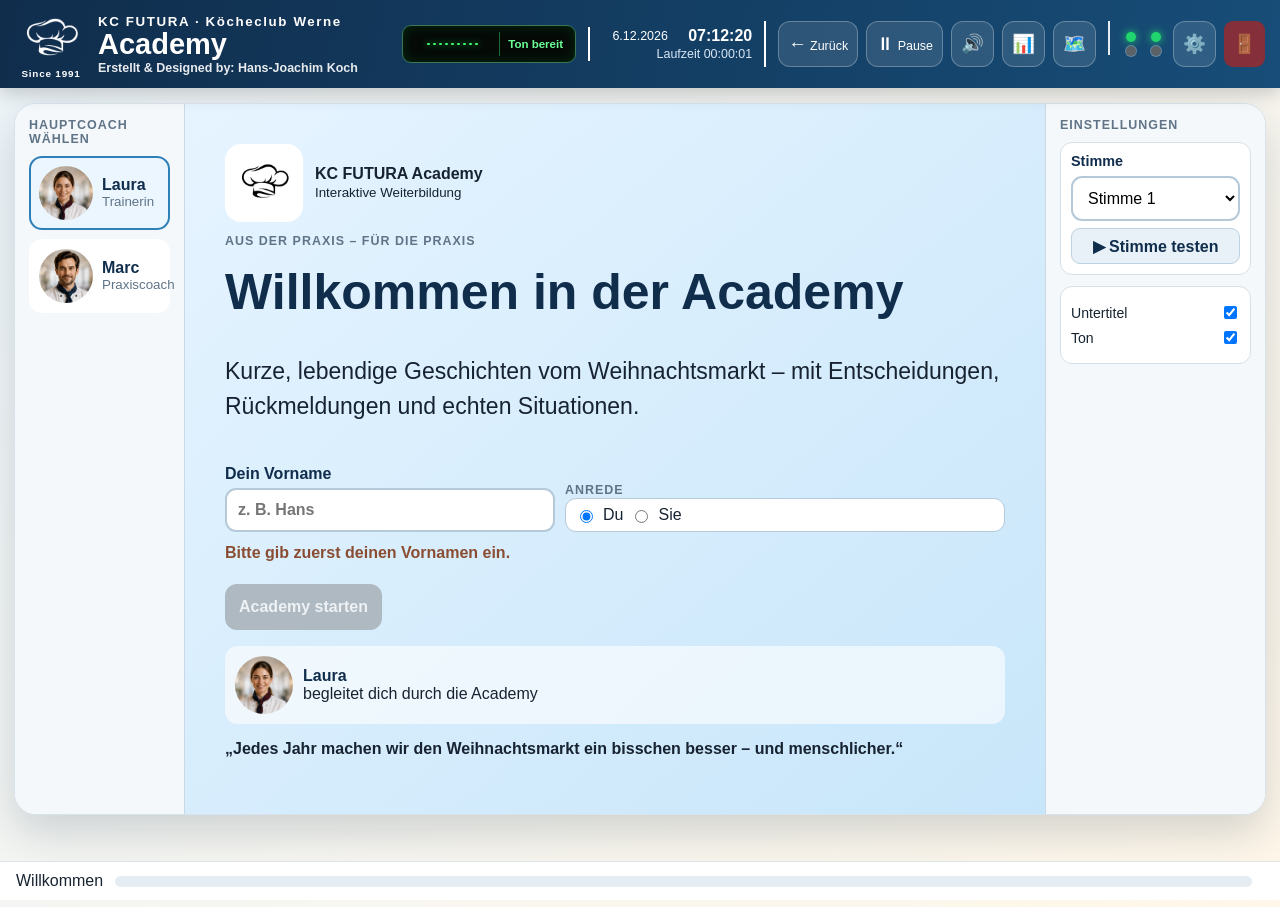
==== academy/index.html @ 73ff5594 "Add files via upload" ====
<!doctype html>
<html lang="de">
<head>
  <meta charset="utf-8">
  <meta name="viewport" content="width=device-width,initial-scale=1,viewport-fit=cover">
  <meta name="theme-color" content="#102d4c">
  <title>KC FUTURA Academy · Beta 1.6.6</title>
  <link rel="stylesheet" href="styles.css">
</head>
<body>
<div id="app" class="app-shell">
  <header class="topbar">
    <div class="brand">
      <div class="brand-logo"><img src="assets/kc_logo.webp" alt="Köcheclub Werne"><span>Since 1991</span></div>
      <div>
        <small>KC FUTURA · Köcheclub Werne</small>
        <h1>Academy</h1>
        <p>Erstellt &amp; Designed by: Hans-Joachim Koch</p>
      </div>
    </div>
    <div id="sceneProgress" class="scene-progress" aria-label="Szenenfortschritt" hidden></div>
    <div id="voiceMonitor" class="voice-monitor is-ready" role="status" aria-live="polite" aria-label="Audio- und Stimmenstatus">
      <div class="voice-scope" aria-hidden="true"><i></i><i></i><i></i><i></i><i></i><i></i><i></i><i></i><i></i></div>
      <span id="voiceMonitorText">Ton bereit</span>
    </div>
    <div class="time-core" aria-label="Zeitinformationen">
      <span id="dateDisplay">--.--.----</span>
      <strong id="clockDisplay">--:--:--</strong>
      <span id="elapsedDisplay">Laufzeit 00:00:00</span>
    </div>
    <div class="top-actions">
      <button id="backBtn" class="ghost" disabled>← Zurück</button>
      <button id="pauseBtn" class="ghost">⏸ Pause</button>
      <div class="sound-control-wrap"><button id="soundBtn" class="icon-btn" aria-label="Ton ein oder aus">🔊</button><div id="volumePopover" class="volume-popover" hidden><label for="headerVolume">Lautstärke <b id="headerVolumeValue">7/10</b></label><div class="volume-range-wrap"><input id="headerVolume" type="range" min="1" max="10" step="0.5" value="7" list="volumeTicks"><datalist id="volumeTicks"><option value="1"><option value="2"><option value="3"><option value="4"><option value="5"><option value="6"><option value="7"><option value="8"><option value="9"><option value="10"></datalist><div class="volume-ticks" aria-hidden="true"><i></i><i></i><i></i><i></i><i></i><i></i><i></i><i></i><i></i><i></i><i></i><i></i><i></i><i></i><i></i><i></i><i></i><i></i><i></i></div><div class="volume-scale"><span>1</span><span>2</span><span>3</span><span>4</span><span>5</span><span>6</span><span>7</span><span>8</span><span>9</span><span>10</span></div></div></div></div>
      <button id="dashboardBtn" class="icon-btn" aria-label="Mein Lernstand öffnen" title="Mein Lernstand">📊</button>
      <button id="roadmapBtn" class="icon-btn" aria-label="Academy-Roadmap öffnen" title="Academy-Roadmap">🗺️</button>
      
      <span class="status-separator" aria-hidden="true"></span><div class="db-status-cluster" aria-label="Datenbankstatus"><div class="db-status-pair" title="IndexedDB"><span id="indexedLed" class="status-led led-off"></span><span id="indexedTrafficLed" class="status-led traffic-led"></span></div><div class="db-status-pair" title="Supabase"><span id="supabaseLed" class="status-led led-off"></span><span id="supabaseTrafficLed" class="status-led traffic-led"></span></div></div><button id="settingsBtn" class="icon-btn" aria-label="Einstellungen öffnen" title="Einstellungen">⚙️</button>
      <button id="exitBtn" class="icon-btn danger" aria-label="Academy verlassen" title="Academy verlassen">🚪</button>
    </div>
  </header>
  <main id="screen" aria-live="polite"></main>
  <footer class="footerbar">
    <span id="progressLabel">Bereit</span>
    <div class="progress"><i id="progressBar"></i></div>
    <button id="repeatBtn" class="ghost" hidden>Noch einmal hören</button>
  </footer>
</div>

<div id="settingsModal" class="modal-shell" hidden>
  <div class="modal-card settings-modal" role="dialog" aria-modal="true" aria-labelledby="settingsTitle">
    <button id="settingsClose" class="modal-close" aria-label="Einstellungen schließen">×</button>
    <h2 id="settingsTitle">Meine Academy-Einstellungen</h2>
    <div class="settings-tabs user-settings-tabs">
      <button class="settings-tab active" data-tab="general">Lernen &amp; Ton</button>
      <button class="settings-tab" data-tab="design">Darstellung</button>
    </div>
    <section class="settings-pane active" data-pane="general">
      <div class="settings-grid">
        <label>Hauptcoach<select id="modalCoach"><option value="laura">Laura</option><option value="marc">Marc</option></select></label>
        <label>Anrede<select id="modalAddress"><option value="du">Du</option><option value="sie">Sie</option></select></label>
        <label>Sprechgeschwindigkeit<input id="modalRate" type="range" min="0.75" max="1.15" step="0.05" value="1"></label>
        <label class="checkline"><input id="modalSubtitles" type="checkbox"> Untertitel anzeigen</label>
        <label class="checkline"><input id="modalSound" type="checkbox"> Ton aktiv</label>
        <label>Lautstärke <b id="modalVolumeValue">7/10</b><input id="modalVolume" type="range" min="1" max="10" step="0.5" value="7"></label>
        <label>Quiz-Voreinstellung<select id="modalQuizMode"><option value="standard">Standard mit Ansage und 3-2-1</option><option value="short">Immer verkürzen und sofort freigeben</option></select></label>
        <label class="checkline"><input id="modalShuffleAnswers" type="checkbox"> Antworten pro Durchgang mischen</label>
        <label class="checkline"><input id="modalCountdown" type="checkbox"> Countdown 3-2-1 anzeigen</label>
        <label class="checkline"><input id="modalAutoContinue" type="checkbox"> Kapitel automatisch fortsetzen</label>
        <label class="checkline"><input id="modalSkipIntroductions" type="checkbox"> Figurenvorstellungen überspringen</label>
        <label class="checkline"><input id="modalOpenLast" type="checkbox"> Letzte Folge beim Start anbieten</label>
        <label>Startansicht<select id="modalEpisodeView"><option value="episodes">Nach Folgen</option><option value="categories">Nach Kategorien</option></select></label><label class="checkline"><input id="modalRememberView" type="checkbox"> Letzte Ansicht merken</label>
      </div>
      <div class="audio-tuv-card">
        <div><b>Programminterner Audio-TÜV</b><p id="audioTuvStatus" class="settings-note">Noch nicht geprüft.</p></div>
        <button id="runAudioTuv" class="secondary" type="button">Audio und Stimme prüfen</button>
      </div>
      <p class="settings-note">Änderungen gelten sofort und werden lokal gespeichert.</p>
    </section>
    <section class="settings-pane" data-pane="voice">
      <div class="voice-provider-row"><label>Sprachquelle<select id="voiceProvider"><option value="local">Gespeichertes Voice Pack / Aufnahme</option><option value="system">Gerätestimme (nur Notfall)</option><option value="elevenlabs">ElevenLabs</option><option value="openai">OpenAI TTS</option><option value="azure">Microsoft Azure Speech</option></select></label><button id="voiceExportConfig" class="secondary">Voice-Konfiguration exportieren</button></div>
      <div id="elevenLabsPanel" class="elevenlabs-panel" hidden>
        <h3>KC Voice Provider – vorbereitete Cloud-Anbindung</h3><p class="settings-note">Ein gemeinsamer Supabase-Zugang schützt die geheimen Anbieter-Schlüssel. In FUTURA werden nur Projekt-URL, veröffentlichbarer Schlüssel und die feste Stimme je Figur eingetragen.</p>
        <div class="elevenlabs-config-grid"><label>Supabase-Projekt-URL oder Funktions-URL<input id="elevenEndpoint" type="url" value="https://iddudrxuihdodnvejxcp.supabase.co" readonly title="Projekt-URL ist für Future Academy bereits eingetragen"></label><label>Supabase Publishable / Anon Key<input id="elevenAnonKey" type="password" autocomplete="off" placeholder="sb_publishable_… oder eyJ…"></label><label>Provider-Modell<select id="elevenModel"></select></label><label>Stimme der ausgewählten Figur<input id="elevenVoiceId" type="text" placeholder="Voice-ID oder Voice-Name"></label><label id="providerInstructionsLabel">Sprechregie / Stil<textarea id="providerInstructions" rows="3" placeholder="Natürlich, freundlich und klar auf Deutsch sprechen."></textarea></label><label>Ausgabeformat<select id="providerOutputFormat"></select></label></div>
        <div class="provider-summary" id="providerSummary"></div><div class="checkline-row"><label class="checkline"><input id="elevenAutoGenerate" type="checkbox"> Nach Textänderungen automatisch neu erzeugen</label></div><div class="provider-actions"><button id="elevenSaveConfig" class="secondary">Verbindung speichern</button><button id="elevenTest" class="secondary">Verbindung testen</button><button id="elevenGenerateCurrent" class="primary">Aktuelle Stimme neu erzeugen</button><button id="elevenGenerateAll" class="primary">Alle veralteten Stimmen aktualisieren</button></div><p id="elevenStatus" class="settings-note">Noch nicht eingerichtet. Anbieter-Schlüssel bleiben ausschließlich als Supabase Secrets gespeichert.</p>
      </div>
      <div class="voice-studio-grid">
        <div>
          <label>Figur<select id="voiceCharacter"></select></label>
          <label>Dialog<select id="voiceDialog"></select></label>
          <label>Text<textarea id="voiceText" rows="6" readonly></textarea></label>
        </div>
        <div class="recorder-card">
          <div id="recordingStatus" class="recording-status">Bereit</div>
          <div class="recorder-actions">
            <button id="recordStart" class="primary">● Aufnahme starten</button>
            <button id="recordStop" class="secondary" disabled>■ Stoppen</button>
            <button id="recordPlay" class="secondary" disabled>▶ Anhören</button>
            <button id="recordSave" class="primary" disabled>Speichern</button>
            <button id="recordDelete" class="ghost" disabled>Löschen</button>
          </div>
          <label class="upload-label">Audiodatei importieren<input id="audioUpload" type="file" accept="audio/*"></label>
          <p class="settings-note">Aufnahmen werden im Browser gespeichert und können später exportiert oder durch professionelle Audiodateien ersetzt werden. Bei fehlender Aufnahme nutzt FUTURA weiterhin die Gerätestimme.</p>
        </div>
      </div>
    </section>

    <section class="settings-pane" data-pane="character">
      <h3>KC Character Studio 1.0</h3>
      <p class="settings-note">Figurenprofile zentral prüfen und für spätere Folgen vorbereiten. Änderungen werden nur lokal in dieser Academy gespeichert.</p>
      <div class="character-studio-grid">
        <div class="character-list" id="characterStudioList"></div>
        <div class="character-editor">
          <img id="characterStudioImage" alt="Figurenvorschau">
          <label>Name<input id="characterStudioName" type="text"></label>
          <label>Rolle<input id="characterStudioRole" type="text"></label>
          <label>Vorstellung<textarea id="characterStudioIntro" rows="7"></textarea></label>
          <div class="actions"><button id="characterStudioPreview" class="secondary">▶ Vorstellung anhören</button><button id="characterStudioSave" class="primary">Profil speichern</button><button id="characterStudioReset" class="ghost-dark">Zurücksetzen</button></div>
        </div>
      </div>
    </section>
    <section class="settings-pane" data-pane="design">
      <h3>KC Design Core 0.1 – vorbereitet</h3>
      <p>Hier können später Farbschemata, Kontrast, Schriftgröße und saisonale Designs verwaltet werden.</p>
      <div class="theme-preview-row">
        <button class="theme-preview selected" data-theme="classic"><span></span>Klassisch Blau</button>
        <button class="theme-preview" data-theme="winter"><span></span>Winter</button>
        <button class="theme-preview" data-theme="contrast"><span></span>Hoher Kontrast</button>
      </div>
      <div class="design-controls"><label>Schriftgröße<input id="designFontScale" type="range" min="0.9" max="1.2" step="0.05" value="1"></label><label>Bewegungen reduzieren<input id="designReduceMotion" type="checkbox"></label></div>
    </section>
  </div>
</div>

<div id="dashboardModal" class="modal-shell" hidden>
  <div class="modal-card dashboard-modal" role="dialog" aria-modal="true" aria-labelledby="dashboardTitle">
    <button id="dashboardClose" class="modal-close" aria-label="Mein Lernstand schließen">×</button>
    <h2 id="dashboardTitle">Mein Lernstand</h2>
    <div id="dashboardContent"></div>
  </div>
</div>

<div id="roadmapModal" class="modal-shell" hidden>
  <div class="modal-card roadmap-modal" role="dialog" aria-modal="true" aria-labelledby="roadmapTitle">
    <button id="roadmapClose" class="modal-close" aria-label="Roadmap schließen">×</button>
    <h2 id="roadmapTitle">KC FUTURA Academy · Roadmap</h2>
    <p class="settings-note">Folgen, Entwicklungsstand und automatische Metadaten aus dem KC Scene Core.</p>
    <div id="roadmapContent"></div>
  </div>
</div>

<div id="docsModal" class="modal-shell" hidden>
  <div class="modal-card docs-modal" role="dialog" aria-modal="true" aria-labelledby="docsTitle">
    <button id="docsClose" class="modal-close" aria-label="Projektunterlagen schließen">×</button>
    <h2 id="docsTitle">KC FUTURA Academy · Projektunterlagen</h2>
    <p class="settings-note">Verbindliche Grundlagen für Entwicklung, Studio, TÜV und Roadmap.</p>
    <div id="docsContent" class="docs-grid"></div>
  </div>
</div>



<div id="kcUpdateBanner" class="kc-update-banner" hidden><b>Neue Academy-Version verfügbar.</b><span id="kcUpdateText"></span><button id="kcUpdateNow" class="primary">Neue Version laden</button></div>
<div id="diagnosticsModal" class="modal-shell" hidden><div class="modal-card compact diagnostics-modal" role="dialog" aria-modal="true" aria-labelledby="diagnosticsTitle"><button id="diagnosticsClose" class="modal-close" aria-label="Systemstatus schließen">×</button><h2 id="diagnosticsTitle">KC FUTURA · Systemstatus</h2><div id="diagnosticsContent" class="system-status-grid"></div><div class="actions diagnostics-actions"><button id="diagnosticsRun" class="primary">System prüfen</button><button id="diagnosticsSupportExport" class="secondary" hidden>Supportbericht erstellen</button><button id="diagnosticsSupportMail" class="secondary" hidden>Per E-Mail senden</button></div><p class="settings-note">Bei Problemen zuerst „System prüfen“ drücken. Danach den Supportbericht erstellen und per E-Mail senden.</p></div></div>
<div id="adminPinModal" class="modal-shell" hidden><div class="modal-card compact" role="dialog" aria-modal="true" aria-labelledby="adminPinTitle"><h2 id="adminPinTitle">Geschützter Academy-Bereich</h2><p>Bitte vierstelligen Superadmin-Code eingeben.</p><input id="adminPinInput" class="admin-pin-input" type="password" inputmode="numeric" pattern="[0-9]*" maxlength="4" autocomplete="off"><p id="adminPinError" class="admin-error" aria-live="polite"></p><div class="actions"><button id="adminPinCancel" class="secondary">Abbrechen</button><button id="adminPinConfirm" class="primary">Öffnen</button></div></div></div>
<div id="episodeEditorModal" class="modal-shell" hidden><div class="modal-card episode-editor-modal" role="dialog" aria-modal="true" aria-labelledby="episodeEditorTitle"><button id="episodeEditorClose" class="modal-close" aria-label="Baukasten schließen">×</button><h2 id="episodeEditorTitle">KC FUTURA Academy · Geschützter Bereich</h2><div class="admin-tabs"><button class="admin-tab active" data-admin-tab="episodes">Episoden</button><button class="admin-tab" data-admin-tab="systemtexts">Systemtexte</button><button class="admin-tab" data-admin-tab="voice">Einstellungen &amp; KC Voice Studio</button><button class="admin-tab" data-admin-tab="docs">Projektunterlagen</button><button class="admin-tab" data-admin-tab="reports">Teilnehmer &amp; Statistik</button><button class="admin-tab" data-admin-tab="system">Systemstatus</button><button class="admin-tab" data-admin-tab="database">Datenbank &amp; Sicherheit</button></div><section class="admin-pane active" data-admin-pane="episodes"><p class="settings-note">Folgen, Szenen, Sprecher, Texte, Fragen, Antworten und Extra-Tipps bearbeiten. Änderungen werden verschlüsselt lokal gespeichert.</p><div class="episode-editor-grid"><aside><h3>Episoden</h3><div id="episodeEditorList" class="episode-editor-list"></div></aside><aside><h3>Szenen</h3><div id="episodeEditorScenes" class="episode-editor-scenes"></div></aside><section id="episodeEditorForm" class="episode-editor-form"></section></div></section><section class="admin-pane" data-admin-pane="systemtexts"><div id="systemTextEditor"></div></section><section class="admin-pane" data-admin-pane="voice"><div class="admin-shortcuts"><button id="adminOpenSettings" class="primary">Einstellungen öffnen</button><button id="adminOpenVoice" class="secondary">Direkt zum KC Voice Studio</button></div><p class="settings-note">Provider, Voice-IDs, Testansagen und Voice Packs werden im vorhandenen Voice Studio verwaltet.</p></section><section class="admin-pane" data-admin-pane="docs"><div id="adminDocsContent" class="docs-grid"></div></section><section class="admin-pane" data-admin-pane="reports"><div id="adminLearningReport"></div></section><section class="admin-pane" data-admin-pane="database"><div id="databaseSecurityAdmin"></div></section><section class="admin-pane" data-admin-pane="system"><div id="adminSystemStatus" class="system-status-grid"></div><section class="performance-monitor" aria-labelledby="performanceMonitorTitle"><div class="performance-monitor-head"><h3 id="performanceMonitorTitle">Datenbank-Geschwindigkeit</h3><button id="performanceRefresh" class="secondary" type="button" title="Geschwindigkeit beider Datenbanken neu messen">Neu messen</button></div><div id="performanceGauges" class="performance-gauges" aria-live="polite"></div></section><section class="cloud-device-monitor" aria-labelledby="cloudDeviceMonitorTitle"><div class="performance-monitor-head"><div><h3 id="cloudDeviceMonitorTitle">Geräte &amp; Live-Synchronisation</h3><p class="settings-note">Gerätename, letzter Kontakt und Übertragungszähler der aktuellen Cloud-Sitzung.</p></div><button id="cloudDeviceRefresh" class="secondary" type="button" title="Geräteliste und Synchronisationswerte aktualisieren">Aktualisieren</button></div><div class="device-name-editor"><label>Gerätename<input id="cloudDeviceName" type="text" maxlength="60" placeholder="z. B. iPad Küche"></label><button id="cloudDeviceSave" class="primary" type="button" title="Gerätenamen verschlüsselt speichern und an Supabase melden">Gerätenamen speichern</button></div><div id="cloudSyncCounters" class="cloud-sync-counters" aria-live="polite"></div><div id="cloudDeviceList" class="cloud-device-list" aria-live="polite"></div><p class="settings-note">Hinweis: Ohne echtes Supabase-Superadmin-Konto zeigt RLS nur Geräte derselben anonymen Cloud-Sitzung. Eine vereinsweite Gesamtliste wird im nächsten Authentifizierungs-Sprint freigeschaltet.</p></section><div class="supabase-admin-card"><h3>Supabase-Onlineanbindung</h3><p class="settings-note status-ok"><b>Projekt erkannt:</b> Future Academy · iddudrxuihdodnvejxcp · Frankfurt</p><p class="settings-note">Hier werden nur die veröffentlichbare Projekt-URL und der Publishable Key gespeichert. Geheime Schlüssel gehören niemals in die Academy.</p><div class="cloud-assistant" id="cloudAssistant">
<div class="cloud-project-summary"><div><b>Projekt</b><span>Future Academy</span></div><div><b>Region</b><span>Frankfurt</span></div><div><b>Projekt-ID</b><span>iddudrxuihdodnvejxcp</span></div><div><b>Tabelle</b><span>academy_encrypted_events</span></div></div>
<div class="elevenlabs-config-grid cloud-config-grid"><label>Supabase-Projekt-URL<input id="supabaseProjectUrl" type="url" value="https://iddudrxuihdodnvejxcp.supabase.co" readonly title="Projekt-URL ist für Future Academy bereits eingetragen"></label><label>Supabase Publishable Key<div class="secret-input-wrap"><input id="supabasePublishableKey" type="password" autocomplete="off" placeholder="sb_publishable_…"><button id="supabaseKeyToggle" type="button" class="icon-button" title="Publishable Key anzeigen oder verbergen" aria-label="Publishable Key anzeigen oder verbergen">👁</button></div></label></div>
<div id="supabaseChecklist" class="cloud-checklist" aria-live="polite"><span data-check="url">○ Projekt-URL</span><span data-check="key">○ Publishable Key</span><span data-check="auth">○ Anonyme Anmeldung</span><span data-check="db">○ Datenbank</span><span data-check="rls">○ RLS</span><span data-check="sync">○ Synchronisation</span></div>
<div class="cloud-options"><label class="checkline"><input id="supabaseEnabled" type="checkbox"> Online-Synchronisation aktivieren</label><label class="checkline"><input id="supabaseAutoSync" type="checkbox" checked> Automatisch synchronisieren</label><label class="checkline"><input id="supabaseOfflineAllowed" type="checkbox" checked> Offline weiterarbeiten</label><label>Synchronisationsintervall<select id="supabaseSyncInterval"><option value="30">30 Sekunden</option><option value="60">1 Minute</option><option value="300">5 Minuten</option></select></label></div>
<div class="provider-actions"><button id="supabaseSave" class="primary" disabled>Verbindung speichern</button><button id="supabaseTest" class="secondary" disabled>Verbindung testen</button><button id="supabaseSyncNow" class="secondary" disabled>Jetzt synchronisieren</button></div>
<div id="supabaseTestDetails" class="cloud-test-details" hidden></div><p id="supabaseAdminMessage" class="settings-note" aria-live="polite">Bitte den Publishable Key einfügen.</p>
</div></div></section><p id="episodeEditorStatus" class="settings-note" aria-live="polite"></p></div></div>
<div id="participantChoiceModal" class="modal-shell" hidden><div class="modal-card compact participant-choice-modal" role="dialog" aria-modal="true" aria-labelledby="participantChoiceTitle"><h2 id="participantChoiceTitle">Teilnehmer auswählen</h2><p id="participantDuplicateCount"></p><p>Der Name ist nur eine Anzeige. Jede Person erhält intern eine eigene Teilnehmer-ID.</p><div class="participant-choice-actions"><button id="participantSame" class="secondary">Ich bin dieselbe Person</button><button id="participantDifferent" class="primary">Ich bin eine andere Person</button></div><div id="participantRecoveryArea" hidden><label>Wiederherstellungscode<input id="participantRecoveryCode" type="text" maxlength="20" placeholder="z. B. KALLE-4827"></label><button id="participantClaim" class="primary">Lernstand übernehmen</button></div><p id="participantChoiceError" class="admin-error" aria-live="polite"></p><button id="participantChoiceCancel" class="ghost-dark">Abbrechen</button></div></div><div id="participantCodeModal" class="modal-shell" hidden><div class="modal-card compact participant-code-modal" role="dialog" aria-modal="true" aria-labelledby="participantCodeTitle"><h2 id="participantCodeTitle">Dein persönlicher Wiederherstellungscode</h2><p>Bewahre diesen Code sicher auf. Damit kannst du deinen Lernstand später auf einem anderen Gerät übernehmen.</p><div id="participantCodeValue" class="participant-code-value"></div><div class="actions"><button id="participantCodeCopy" class="secondary">Code kopieren</button><button id="participantCodeContinue" class="primary">Weiter zur Academy</button></div></div></div><div id="exitModal" class="modal-shell" hidden>
  <div class="modal-card compact" role="dialog" aria-modal="true" aria-labelledby="exitTitle">
    <h2 id="exitTitle">Academy verlassen?</h2>
    <p>Der gespeicherte Fortschritt bleibt erhalten. Möchten Sie die Schulung wirklich verlassen?</p>
    <div class="actions">
      <button id="exitCancel" class="secondary">Zurück zur Academy</button>
      <button id="exitConfirm" class="danger-button">Ja, verlassen</button>
    </div>
  </div>
</div>

<script src="deployment-config.js?v=2.2.2"></script>
<script src="secure-storage-core.js?v=2.2.2"></script>
<script src="supabase-adapter.js?v=2.2.2"></script>
<script src="../cores/database-security-core/database-security-core.js?v=2.2.2"></script>
<script src="kc-voice-provider.js"></script>
<script>
KCSecureStorage.ready.then(()=>{
  const script=document.createElement('script');
  script.src='app.js?v=2.2.2';
  document.body.appendChild(script);
});
</script>

<script>
(function(){
 const LOCAL=window.KC_FUTURA_VERSION||{};
 const text=v=>`${v.academyVersion||'Academy'} · Core ${v.databaseCoreVersion||'—'} · Build ${v.build||'—'}`;
 window.KC_FUTURA_RELEASE=LOCAL;
 async function checkUpdate(){
   try{
     const r=await fetch('version.json?ts='+Date.now(),{cache:'no-store'}); if(!r.ok)return;
     const remote=await r.json(); window.KC_FUTURA_RELEASE=remote;
     document.querySelectorAll('[data-academy-release]').forEach(n=>n.textContent=remote.academyVersion||'Beta 2.2.2');
     const current=String(LOCAL.academyVersionNumber||'2.2.2');
     if(String(remote.academyVersionNumber||current)!==current){
       const b=document.getElementById('kcUpdateBanner'); if(b){b.hidden=false;document.getElementById('kcUpdateText').textContent=text(remote)}
     }
   }catch(e){console.warn('Updateprüfung nicht verfügbar',e)}
 }
 async function forceUpdate(){
   try{if('serviceWorker' in navigator){const regs=await navigator.serviceWorker.getRegistrations();for(const r of regs)await r.unregister()}}
   catch(e){}
   try{if('caches' in window){for(const k of await caches.keys())await caches.delete(k)}}catch(e){}
   const u=new URL(location.href);u.searchParams.set('update',Date.now());location.replace(u.toString());
 }
 document.addEventListener('DOMContentLoaded',()=>{checkUpdate();document.getElementById('kcUpdateNow')?.addEventListener('click',forceUpdate)});
 window.KCFuturaUpdater={checkUpdate,forceUpdate,version:LOCAL};
})();
</script>
</body>
</html>
---- academy/styles.css ----
:root{--navy:#102d4c;--navy2:#174d78;--blue:#dff0ff;--blue2:#b9dcf6;--gold:#d7a744;--green:#237a55;--ink:#172331;--muted:#607487;--line:#cbd9e5;--white:#fff;--shadow:0 18px 44px rgba(8,32,54,.17)}
*{box-sizing:border-box}html,body{margin:0;min-height:100%;font-family:Inter,Segoe UI,Arial,sans-serif;color:var(--ink);background:linear-gradient(135deg,#edf5fa,#fff7e9)}button,input,select{font:inherit;touch-action:manipulation}.app-shell{min-height:100vh}.topbar{display:flex;justify-content:space-between;align-items:center;gap:14px;padding:9px 15px;background:linear-gradient(100deg,var(--navy),var(--navy2));color:#fff;position:sticky;top:0;z-index:10;box-shadow:0 5px 18px #0003}.brand{display:flex;align-items:center;gap:10px}.brand img{width:46px;height:46px;object-fit:contain;background:#fff;border-radius:10px;padding:3px}.brand small{letter-spacing:.12em;font-weight:900}.brand h1{font-size:clamp(20px,2.8vw,29px);margin:0;line-height:1}.brand p{margin:2px 0 0;opacity:.84;font-size:.78rem}.top-actions{display:flex;gap:8px}.icon-btn,.ghost,.primary,.secondary,.choice{border:0;border-radius:12px;min-height:46px;padding:10px 14px;cursor:pointer}.icon-btn,.ghost{background:#ffffff1c;color:#fff;border:1px solid #ffffff45}.primary{background:linear-gradient(135deg,#2e8b61,#1e6848);color:#fff;font-weight:900;box-shadow:0 8px 20px #21704e47}.secondary{background:#eaf1f6;color:var(--navy);font-weight:800}.primary:disabled{background:#aeb9c2;color:#eef2f5;box-shadow:none;cursor:not-allowed;animation:none}.pulse{animation:pulse 1.55s infinite}@keyframes pulse{50%{box-shadow:0 0 0 9px #2b7a5724,0 8px 21px #21704e55;filter:brightness(1.08)}}
main{max-width:1440px;margin:auto;padding:15px 14px 92px}.panel{background:#fff;border:1px solid #d8e3eb;border-radius:22px;box-shadow:var(--shadow);overflow:hidden}.futura-start{display:grid;grid-template-columns:170px minmax(0,1fr) 220px;min-height:650px}.side-panel{padding:14px;background:#f5f8fb;border-right:1px solid var(--line)}.side-panel.right{border-right:0;border-left:1px solid var(--line)}.side-title{font-size:.78rem;text-transform:uppercase;letter-spacing:.08em;color:var(--muted);font-weight:900;margin:0 0 10px}.coach-option{display:grid;grid-template-columns:54px 1fr;gap:9px;align-items:center;width:100%;text-align:left;border:2px solid transparent;background:#fff;padding:8px;border-radius:13px;margin-bottom:9px;cursor:pointer}.coach-option img{width:54px;height:54px;border-radius:50%;object-fit:cover}.coach-option strong{display:block;color:var(--navy)}.coach-option small{display:block;color:var(--muted);line-height:1.25}.coach-option.selected{border-color:#2f80b7;background:#ebf6ff}.main-stage{background:linear-gradient(140deg,#e6f4ff,#c8e6fa);padding:clamp(22px,3.2vw,40px);display:flex;flex-direction:column;justify-content:center}.stage-brand{display:flex;align-items:center;gap:12px;margin-bottom:12px}.stage-brand img{width:78px;height:78px;object-fit:contain;background:#fff;border-radius:16px;padding:6px}.main-stage h2{font-size:clamp(29px,4.3vw,50px);color:var(--navy);margin:5px 0 10px}.lead{font-size:clamp(17px,2vw,23px);line-height:1.52}.identity-row{display:grid;grid-template-columns:minmax(180px,330px) auto;gap:10px;align-items:end;margin:18px 0 8px}.field{display:grid;gap:5px;font-weight:800;color:var(--navy)}.field input,.compact-select{width:100%;padding:11px;border:2px solid #b5c9d9;border-radius:11px;background:#fff}.address-row{display:flex;gap:7px;padding:7px 9px;border:1px solid #b5c9d9;border-radius:11px;background:#fff}.address-row label,.setting-line{display:flex;gap:7px;align-items:center}.name-hint{min-height:22px;color:#8a4d32;font-weight:700;margin:4px 0 10px}.name-hint.ready{color:var(--green)}.start-actions{display:flex;gap:10px;flex-wrap:wrap;margin-top:8px}.settings-stack{display:grid;gap:11px}.settings-card{background:#fff;border:1px solid #d5e0e8;border-radius:12px;padding:10px}.settings-card strong{display:block;color:var(--navy);margin-bottom:7px;font-size:.9rem}.setting-line{justify-content:space-between;font-size:.88rem;margin:6px 0}.coach-summary{margin-top:16px;display:flex;align-items:center;gap:10px;background:#ffffff9c;padding:10px;border-radius:13px}.coach-summary img{width:58px;height:58px;border-radius:50%;object-fit:cover}.coach-summary b{display:block;color:var(--navy)}
.hero{text-align:center;padding:clamp(22px,4vw,44px)}.hero h2{font-size:clamp(28px,4vw,46px);color:var(--navy);margin:5px 0}.cards{display:grid;grid-template-columns:repeat(auto-fit,minmax(235px,1fr));gap:15px;margin-top:20px}.card{background:#fff;border:1px solid #dce6ee;border-radius:17px;padding:16px;text-align:left;box-shadow:0 8px 24px #0d274214}.card img{width:100%;height:160px;object-fit:cover;border-radius:12px}.card.ready{border-top:6px solid var(--green)}.card.locked{opacity:.72}.tag{display:inline-block;margin-top:9px;padding:5px 9px;border-radius:99px;background:#e8f3ed;color:var(--green);font-size:12px;font-weight:900}.tag.build{background:#fff0d7;color:#986915}.card h3{color:var(--navy);margin:9px 0 6px}.characters{display:grid;grid-template-columns:repeat(auto-fit,minmax(120px,1fr));gap:10px}.character{background:#f4f8fb;border-radius:13px;padding:8px;text-align:center}.character img{width:100%;aspect-ratio:1/1;object-fit:cover;border-radius:10px}.character b{display:block;color:var(--navy);margin-top:6px}.overview-shell{padding:20px}.cast-intro{display:grid;grid-template-columns:repeat(auto-fit,minmax(130px,1fr));gap:12px;margin:16px 0}.cast-person{background:#f1f7fb;border:1px solid #d4e2ec;border-radius:14px;padding:9px;text-align:center}.cast-person img{width:92px;height:92px;border-radius:50%;object-fit:cover}.cast-person b{display:block;color:var(--navy);margin-top:6px}.cast-person small{display:block;color:var(--muted)}.overview-facts{display:grid;grid-template-columns:repeat(3,1fr);gap:10px;margin:14px 0}.overview-facts div{background:#eef5fa;border-radius:12px;padding:12px}.actions{display:flex;gap:10px;flex-wrap:wrap;margin-top:16px}
.scene-panel{padding:16px}.scene-grid{display:grid;grid-template-columns:minmax(180px,25%) minmax(290px,44%) minmax(210px,31%);gap:14px;align-items:start}.scene-portrait{width:100%;max-height:500px;aspect-ratio:4/5;object-fit:cover;border-radius:17px;box-shadow:0 12px 28px #0002}.scene-center,.coach-response{min-width:0}.speaker{font-weight:900;font-size:20px;color:var(--navy);margin-bottom:8px}.speech{font-size:clamp(18px,2vw,25px);line-height:1.45;background:#f8f3e9;border-left:6px solid var(--gold);padding:16px;border-radius:0 15px 15px 0}.choices{display:grid;gap:9px;margin-top:13px}.choice{background:#edf3f7;color:var(--ink);text-align:left;font-weight:800;border:2px solid transparent}.choice.correct{border-color:#4caf79;background:#e9f7ef}.choice.wrong{border-color:#d26b70;background:#fdecee}.coach-response{background:#eaf5fc;border:1px solid #b8d8ed;border-radius:16px;padding:13px;min-height:250px}.coach-response-head{display:flex;align-items:center;gap:9px;margin-bottom:9px}.coach-response-head img{width:58px;height:58px;border-radius:50%;object-fit:cover}.coach-response-head b{display:block;color:var(--navy)}.coach-response-head small{color:var(--muted)}.coach-response .placeholder{color:#607487;line-height:1.45}.feedback{padding:13px;border-radius:13px;background:#e9f7ef;border:2px solid #75b996;line-height:1.45}.feedback.bad{background:#fff4dd;border-color:#e2b65d}.guest-view{display:grid;grid-template-columns:58px 1fr;gap:9px;align-items:center;margin-top:10px;padding:10px;border-radius:12px;background:#fff}.guest-view img{width:58px;height:58px;object-fit:cover;border-radius:50%}.badge{font-size:38px}.footerbar{position:fixed;left:0;right:0;bottom:0;background:#fff;border-top:1px solid #dce4ea;padding:10px 16px;display:grid;grid-template-columns:auto 1fr auto;align-items:center;gap:12px;z-index:10}.progress{height:11px;background:#e6edf2;border-radius:99px;overflow:hidden}.progress i{display:block;height:100%;width:0;background:linear-gradient(90deg,var(--gold),var(--green));transition:width .35s}.footerbar .ghost{color:var(--navy);background:#eef3f7}.sr-only{position:absolute;width:1px;height:1px;padding:0;margin:-1px;overflow:hidden;clip:rect(0,0,0,0);white-space:nowrap;border:0}
@media(max-width:1050px){.futura-start{grid-template-columns:145px minmax(0,1fr) 190px}.side-panel{padding:10px}.coach-option{grid-template-columns:44px 1fr;padding:6px}.coach-option img{width:44px;height:44px}.main-stage{padding:24px}.scene-grid{grid-template-columns:180px minmax(300px,1fr) 230px}.speech{font-size:18px}}
@media(max-width:820px){.futura-start{grid-template-columns:120px minmax(0,1fr) 165px;min-height:590px}.coach-option{display:block;text-align:center}.coach-option img{width:48px;height:48px}.coach-option small{display:none}.side-title{font-size:.68rem}.main-stage h2{font-size:30px}.identity-row{grid-template-columns:1fr}.scene-grid{grid-template-columns:145px minmax(260px,1fr) 190px;gap:9px}.scene-panel{padding:10px}.coach-response{padding:9px}.coach-response-head img{width:44px;height:44px}.speech{padding:12px}.choice{padding:9px;min-height:42px}.overview-facts{grid-template-columns:1fr 1fr}}
@media(max-width:680px){.brand p{display:none}.futura-start{grid-template-columns:1fr}.side-panel{border:0!important;display:grid;grid-template-columns:1fr 1fr;gap:8px}.side-panel.right{grid-template-columns:repeat(2,1fr)}.side-title{grid-column:1/-1}.coach-option{display:grid;grid-template-columns:42px 1fr;text-align:left}.main-stage{order:-1}.scene-grid{grid-template-columns:110px 1fr}.coach-response{grid-column:1/-1;min-height:auto}.scene-portrait{max-height:260px}.overview-facts{grid-template-columns:1fr}.footerbar{grid-template-columns:1fr auto}.progress{grid-column:1/-1;grid-row:2}main{padding:10px 8px 112px}.topbar{padding:8px}.brand img{width:40px;height:40px}}

/* Academy 0.13: kompakte Kopfzeile, Time-Core, Szenenstatus und Quiz-Hervorhebung */
.topbar{display:grid;grid-template-columns:minmax(230px,1.2fr) auto auto auto;align-items:center}
.brand p{font-weight:700;opacity:.9}
.time-core{display:grid;grid-template-columns:auto auto;gap:2px 10px;align-items:center;text-align:right;font-size:.78rem;white-space:nowrap}
.time-core strong{font-size:1rem}.time-core span:last-child{grid-column:1/-1;color:#d9e8f5}
.scene-progress{display:flex;align-items:center;gap:5px;justify-content:center;min-width:190px;overflow:hidden}
.scene-progress small{margin-left:5px;white-space:nowrap;color:#d9e8f5}
.scene-dot{width:26px;height:26px;border-radius:50%;display:grid;place-items:center;background:#ffffff22;border:1px solid #ffffff66;color:#fff;font-size:.72rem;font-weight:900;flex:0 0 auto}
.scene-dot.active{background:var(--gold);color:#182536;border-color:#ffe5a6;box-shadow:0 0 0 3px #ffffff22}.scene-dot.done{background:#39a66d;border-color:#8fe0b5}
.fiction-note{font-size:.9rem;color:#536b7c;background:#f2f6f9;border-left:4px solid #8faabd;padding:8px 10px;border-radius:0 9px 9px 0}
.reading{outline:3px solid #f0bd4e!important;box-shadow:0 0 0 5px #f0bd4e33!important;transform:scale(1.015);transition:.18s ease}
.choice.reading{background:#fff7d9;border-color:#e0ad32}.choice.solution{box-shadow:0 0 0 4px #4caf7933}.choice:disabled{cursor:default}
.question-title{padding:8px;border-radius:9px;transition:.18s ease}
#solutionText,#guestText{display:inline-block;padding:2px 3px;border-radius:5px}
@media(max-width:1180px){.topbar{grid-template-columns:minmax(210px,1fr) auto auto}.scene-progress{grid-column:1/-1;grid-row:2;padding-top:4px}.time-core{font-size:.7rem}.top-actions{justify-self:end}}
@media(max-width:820px){.topbar{grid-template-columns:1fr auto}.time-core{display:none}.scene-progress{grid-column:1/-1;max-width:100%;justify-content:flex-start;overflow-x:auto}.top-actions{gap:4px}.top-actions .ghost,.icon-btn{min-height:40px;padding:7px 9px;font-size:.78rem}.brand p{font-size:.65rem}}
@media(max-width:560px){.topbar{position:sticky}.brand h1{font-size:19px}.brand small{font-size:.64rem}.scene-dot{width:23px;height:23px}.top-actions #homeBtn{display:none}}


/* Academy 0.14: anklickbare Szenen, echte Pause, Voice-Core */
.scene-dot{appearance:none;padding:0;cursor:pointer;font-family:inherit}
.scene-dot:hover,.scene-dot:focus-visible{transform:translateY(-1px);box-shadow:0 0 0 3px #ffffff33;outline:none}
.pause-overlay{position:fixed;inset:0;z-index:9999;background:#102d4ce8;display:grid;place-items:center;padding:20px;color:#fff;text-align:center;backdrop-filter:blur(5px)}
.pause-overlay>div{width:min(520px,92vw);background:#fff;color:#17324d;padding:30px;border-radius:20px;box-shadow:0 30px 70px #0006}
.pause-icon{font-size:54px}.academy-paused main,.academy-paused .footerbar{filter:blur(1px)}
@media(max-width:820px){.brand small{max-width:210px;display:block}.scene-dot{min-width:26px;min-height:26px}}


/* Academy 0.15: Character Core, Voice Core 2.0 und Logo-Freistellung */
.brand-logo{display:grid;justify-items:center;gap:1px;flex:0 0 auto}
.brand-logo img{width:72px!important;height:58px!important;object-fit:contain!important;background:transparent!important;border-radius:0!important;padding:0!important;filter:invert(1) brightness(2)}
.brand-logo span{font-size:.62rem;line-height:1;color:#fff;font-weight:900;letter-spacing:.08em;white-space:nowrap}
.brand{gap:11px}.brand>div:last-child{min-width:0}
.character{appearance:none;border:2px solid transparent;color:var(--ink);font:inherit;cursor:pointer;transition:.18s ease}
.character:hover,.character:focus-visible{transform:translateY(-2px);border-color:#8eb8d1;outline:none;box-shadow:0 8px 20px #0d27421f}
.character.selected{border-color:var(--gold);background:#fff8df;box-shadow:0 0 0 4px #f0bd4e2f}
.character em{display:block;margin-top:5px;color:#2b6d91;font-style:normal;font-weight:800;font-size:.76rem}
.character-intro{margin-top:13px;min-height:120px;border:1px solid #b9d2e2;background:#edf7fd;border-radius:15px;padding:12px;text-align:left}
.character-intro-inner{display:grid;grid-template-columns:82px 1fr;gap:12px;align-items:center}
.character-intro img{width:82px;height:82px;border-radius:50%;object-fit:cover}
.character-intro b{display:block;color:var(--navy);font-size:1.05rem}.character-intro small{display:block;color:var(--muted)}.character-intro p{margin:.4rem 0 0;line-height:1.45}
.mini-action{width:100%;margin-top:7px;padding:7px 8px;min-height:36px;border-radius:9px;background:#e7f1f7;color:var(--navy);font-weight:800;border:1px solid #bdd1df}
@media(max-width:820px){.brand-logo img{width:58px!important;height:46px!important}.brand-logo span{font-size:.52rem}.characters{grid-template-columns:repeat(4,minmax(92px,1fr))}.character-intro-inner{grid-template-columns:64px 1fr}.character-intro img{width:64px;height:64px}}
@media(max-width:560px){.characters{grid-template-columns:repeat(2,minmax(110px,1fr))}.brand-logo img{width:48px!important;height:38px!important}.brand-logo span{font-size:.45rem}}

/* Academy 0.16: Voice Studio, sichere Ausgangstür und vorbereiteter Design Core */
.icon-btn.danger{background:#842f39;color:#fff;border-color:#bd6c74}.icon-btn.danger:hover{background:#a13b47}
.modal-shell{position:fixed;inset:0;z-index:12000;background:#071a2bb8;display:grid;place-items:center;padding:18px;backdrop-filter:blur(5px)}
.modal-shell[hidden]{display:none}.modal-card{position:relative;width:min(980px,96vw);max-height:92vh;overflow:auto;background:#fff;color:var(--ink);border-radius:20px;padding:22px;box-shadow:0 30px 90px #0008}.modal-card.compact{width:min(520px,94vw)}
.modal-close{position:absolute;right:12px;top:10px;width:42px;height:42px;border-radius:50%;padding:0;background:#eaf0f4;color:#17324d;font-size:1.8rem;line-height:1}.modal-open{overflow:hidden}
.settings-tabs{display:flex;gap:8px;border-bottom:1px solid #d8e2e9;margin:10px 0 18px}.settings-tab{background:transparent;color:#38556c;border-radius:10px 10px 0 0;padding:10px 14px}.settings-tab.active{background:#173f65;color:#fff}.settings-pane{display:none}.settings-pane.active{display:block}
.settings-grid{display:grid;grid-template-columns:repeat(2,minmax(220px,1fr));gap:14px}.settings-grid label,.voice-studio-grid label{display:grid;gap:6px;font-weight:800;color:#24435d}.settings-grid select,.voice-studio-grid select,.voice-studio-grid textarea{width:100%;border:1px solid #b8cbd9;border-radius:10px;padding:10px;font:inherit;background:#fff}.checkline{display:flex!important;align-items:center;gap:9px}.checkline input{width:20px;height:20px}.settings-note{font-size:.88rem;color:#5d7180;line-height:1.45}
.voice-studio-grid{display:grid;grid-template-columns:minmax(280px,1fr) minmax(280px,.9fr);gap:18px}.recorder-card{background:#eef5fa;border:1px solid #c8dae6;border-radius:16px;padding:16px}.recording-status{font-weight:900;color:#173f65;padding:11px;background:#fff;border-radius:10px;margin-bottom:12px}.recorder-actions{display:grid;grid-template-columns:repeat(2,1fr);gap:8px}.upload-label{margin-top:12px;background:#fff;border:1px dashed #8ca8bb;border-radius:11px;padding:10px}.upload-label input{margin-top:7px;width:100%}
.danger-button{background:#9d3340;color:#fff}.danger-button:hover{background:#b63d4b}.theme-preview-row{display:grid;grid-template-columns:repeat(3,1fr);gap:10px}.theme-preview{background:#eef3f7;color:#17324d;border:2px solid transparent}.theme-preview span{display:block;height:38px;border-radius:8px;margin-bottom:7px;background:linear-gradient(135deg,#102d4c,#e2b34a)}.theme-preview[data-theme="winter"] span{background:linear-gradient(135deg,#e8f6ff,#2877a4)}.theme-preview[data-theme="contrast"] span{background:linear-gradient(135deg,#000 50%,#ffeb00 50%)}.theme-preview.selected{border-color:#e0ad32;background:#fff9df}
body[data-theme="winter"]{--navy:#17547a;--gold:#d7edf9;--green:#3a8ca5;background:#edf8ff}body[data-theme="contrast"]{--navy:#000;--gold:#ffeb00;--green:#00a84f;--ink:#000;background:#fff}body[data-theme="contrast"] .topbar{background:#000;color:#fff}body[data-theme="contrast"] button{border:2px solid currentColor}
@media(max-width:760px){.settings-grid,.voice-studio-grid{grid-template-columns:1fr}.settings-tabs{overflow-x:auto}.theme-preview-row{grid-template-columns:1fr}.modal-card{padding:18px 14px}.recorder-actions{grid-template-columns:1fr 1fr}}

/* Academy 0.17: Schulungsbild im Reklamationsmodul */
.training-media{margin:12px 0 14px;border-radius:14px;overflow:hidden;border:1px solid #b8d0df;background:#eef7fc}.training-media img{display:block;width:100%;max-height:300px;object-fit:contain}.card.ready{border-color:#78b894}.card.ready .tag{background:#dff6e8;color:#17623b}

/* Academy 0.19 Sprint 2: Dashboard, Character Studio, Design Core und Telemetrie */
.ghost-dark{background:#eef3f7;color:var(--navy);border:1px solid #b9cad6;font-weight:800}
.voice-provider-row{display:flex;gap:12px;align-items:end;justify-content:space-between;margin-bottom:14px;padding:12px;background:#f2f7fa;border-radius:13px}.voice-provider-row label{display:grid;gap:5px;font-weight:800;min-width:260px}.voice-provider-row select{padding:9px;border:1px solid #b8cbd9;border-radius:9px;background:#fff}
.character-studio-grid{display:grid;grid-template-columns:270px minmax(320px,1fr);gap:18px}.character-list{display:grid;gap:7px;max-height:590px;overflow:auto}.character-studio-item{display:grid;grid-template-columns:54px 1fr;gap:10px;align-items:center;text-align:left;padding:7px;border:2px solid transparent;border-radius:12px;background:#f1f6f9;color:var(--ink)}.character-studio-item img{width:54px;height:54px;border-radius:50%;object-fit:cover}.character-studio-item b,.character-studio-item small{display:block}.character-studio-item small{color:var(--muted)}.character-studio-item.selected{border-color:var(--gold);background:#fff8df}.character-editor{display:grid;grid-template-columns:130px 1fr;gap:12px;align-items:start}.character-editor>img{width:130px;height:160px;object-fit:cover;border-radius:15px;grid-row:1/4}.character-editor label{display:grid;gap:5px;font-weight:800;color:#24435d}.character-editor input,.character-editor textarea{width:100%;border:1px solid #b8cbd9;border-radius:10px;padding:9px;font:inherit}.character-editor .actions{grid-column:1/-1}
.design-controls{display:grid;grid-template-columns:1fr 1fr;gap:14px;margin-top:16px;padding:13px;background:#f2f6f9;border-radius:12px}.design-controls label{display:grid;gap:7px;font-weight:800}.design-controls input[type="checkbox"]{width:22px;height:22px}
.dashboard-modal{width:min(1120px,97vw)}.dashboard-kpis{display:grid;grid-template-columns:repeat(4,1fr);gap:12px;margin:12px 0 18px}.dashboard-kpis>div{background:linear-gradient(145deg,#eaf5fc,#fff);border:1px solid #c8dce9;border-radius:15px;padding:15px;text-align:center}.dashboard-kpis b{display:block;font-size:1.8rem;color:var(--navy)}.dashboard-kpis span{color:var(--muted);font-weight:700}.dashboard-grid{display:grid;grid-template-columns:repeat(2,minmax(300px,1fr));gap:14px}.dashboard-card{border:1px solid #cfdee8;border-radius:16px;padding:15px;background:#fbfdff}.dashboard-card h3{margin:0 0 12px;color:var(--navy)}.bar-row{display:grid;grid-template-columns:minmax(120px,1fr) minmax(120px,2fr) 45px;gap:8px;align-items:center;margin:9px 0}.bar-row>div{height:13px;background:#dfe9ef;border-radius:99px;overflow:hidden}.bar-row i{display:block;height:100%;background:linear-gradient(90deg,#2c7fab,#3fa36e);border-radius:99px}.donut{--value:0;width:170px;height:170px;border-radius:50%;margin:8px auto;display:grid;place-items:center;background:conic-gradient(var(--green) calc(var(--value)*1%),#e1e9ee 0);position:relative}.donut:after{content:"";position:absolute;inset:24px;border-radius:50%;background:#fff}.donut span{position:relative;z-index:1;font-size:1.55rem;font-weight:900;color:var(--navy);text-align:center}.donut small{display:block;font-size:.72rem;color:var(--muted)}.column-chart{height:165px;display:flex;align-items:end;gap:16px;justify-content:center;border-bottom:2px solid #adc0cd;padding:10px}.column-chart>div{height:100%;display:flex;flex-direction:column;justify-content:end;align-items:center;min-width:54px}.column-chart i{display:block;width:36px;background:linear-gradient(#56a6cb,#245e91);border-radius:7px 7px 0 0;min-height:8px}.column-chart span{font-weight:900;color:var(--navy)}.column-chart small{max-width:74px;overflow:hidden;text-overflow:ellipsis}.line-chart{width:100%;height:145px;color:#2e8b61;background:linear-gradient(#f4f9fb,#fff);border-radius:10px}.dashboard-recommendation{margin-top:14px;background:#fff8df;border-left:6px solid var(--gold);padding:13px;border-radius:10px}.dashboard-entry{justify-content:center;margin-bottom:4px}
.reduce-motion *,.reduce-motion *:before,.reduce-motion *:after{animation-duration:.001ms!important;animation-iteration-count:1!important;transition-duration:.001ms!important;scroll-behavior:auto!important}
body[data-theme="winter"] .main-stage{background:linear-gradient(145deg,#eaf8ff,#c5e9fb)}body[data-theme="winter"] .panel{border-color:#b4d8ea}body[data-theme="winter"] .card.ready{border-top-color:#3788a4}
body[data-theme="contrast"] .panel,body[data-theme="contrast"] .dashboard-card,body[data-theme="contrast"] .card{border:3px solid #000;box-shadow:none}body[data-theme="contrast"] .primary{background:#000;color:#ffeb00}body[data-theme="contrast"] .secondary{background:#ffeb00;color:#000}
@media(max-width:820px){.dashboard-kpis{grid-template-columns:1fr 1fr}.dashboard-grid{grid-template-columns:1fr}.character-studio-grid{grid-template-columns:1fr}.character-list{grid-template-columns:repeat(2,1fr);max-height:260px}.character-editor{grid-template-columns:90px 1fr}.character-editor>img{width:90px;height:112px}.voice-provider-row{align-items:stretch;flex-direction:column}.design-controls{grid-template-columns:1fr}}
@media(max-width:520px){.dashboard-kpis{grid-template-columns:1fr}.bar-row{grid-template-columns:1fr 45px}.bar-row>div{grid-column:1/-1;grid-row:2}.character-list{grid-template-columns:1fr}.character-editor{grid-template-columns:1fr}.character-editor>img{grid-row:auto;width:110px;height:135px}.top-actions #dashboardBtn{display:none}}


/* Academy 0.20 Sprint 3: Scene Core, Episoden-Roadmap und Dialogregie */
.roadmap-modal{width:min(1080px,97vw)}.roadmap-stats{display:grid;grid-template-columns:repeat(4,1fr);gap:10px;margin:12px 0 18px}.roadmap-stats>div{padding:13px;border-radius:14px;background:#edf6fb;border:1px solid #cadde8;text-align:center}.roadmap-stats b{display:block;font-size:1.55rem;color:var(--navy)}.roadmap-board{display:grid;grid-template-columns:repeat(4,1fr);gap:12px}.roadmap-column{background:#f4f8fb;border:1px solid #cfdee8;border-radius:15px;padding:12px;min-height:240px}.roadmap-column h3{margin:0 0 10px;color:var(--navy);font-size:1rem}.roadmap-item{background:#fff;border-radius:11px;padding:10px;margin:8px 0;border-left:5px solid #8ba5b8;box-shadow:0 3px 10px #0b2b4512}.roadmap-item.ready{border-color:#2f9965}.roadmap-item.progress{border-color:#d7a744}.roadmap-item.planned{border-color:#5d7ea0}.roadmap-item.idea{border-color:#9a82a7}.roadmap-item b,.roadmap-item small{display:block}.roadmap-item small{color:var(--muted);margin-top:4px}.episode-badge{display:inline-block;padding:3px 7px;border-radius:99px;background:#e5eff5;color:#284b66;font-size:.72rem;font-weight:900;margin-bottom:5px}.dialogue-indicator{display:inline-flex;gap:5px;align-items:center;font-size:.78rem;color:var(--muted);margin-top:6px}.metadata-strip{display:flex;gap:7px;flex-wrap:wrap;margin-top:8px}.metadata-strip span{padding:4px 7px;border-radius:8px;background:#edf4f8;font-size:.75rem;font-weight:800;color:#36566d}
@media(max-width:900px){.roadmap-board{grid-template-columns:1fr 1fr}.roadmap-stats{grid-template-columns:1fr 1fr}}@media(max-width:560px){.roadmap-board,.roadmap-stats{grid-template-columns:1fr}.top-actions #roadmapBtn{display:none}}


/* Sprint 4: Projektunterlagen */
.docs-modal{max-width:1040px;width:min(94vw,1040px)}
.docs-grid{display:grid;grid-template-columns:repeat(auto-fit,minmax(220px,1fr));gap:16px;margin-top:18px}
.doc-card{background:var(--card,#fff);border:1px solid rgba(16,45,76,.18);border-radius:18px;padding:18px;display:flex;flex-direction:column;min-height:220px;box-shadow:0 10px 24px rgba(0,0,0,.08)}
.doc-card h3{margin:.4rem 0}.doc-card p{flex:1;line-height:1.45}.doc-icon{font-size:2rem}.doc-link{text-align:center;text-decoration:none;display:inline-flex;justify-content:center;align-items:center;min-height:44px}
@media(max-width:820px){.docs-grid{grid-template-columns:1fr 1fr}.docs-modal{width:96vw}}
@media(max-width:560px){.docs-grid{grid-template-columns:1fr}}

/* Beta 1.0.2 – Reklamationsbilder mit gezielten Markierungen */
.reklamation-media-stack{display:grid;gap:15px;margin:14px 0}.reklamation-media{position:relative;margin:0;border:2px solid #c6d5df;border-radius:14px;overflow:hidden;background:#fff}.reklamation-media img{display:block;width:100%;height:auto}.reklamation-media figcaption{padding:9px 12px;background:#edf4f8;font-weight:800}.pulse-target{position:absolute;border:4px solid #ffc43d;border-radius:50%;animation:academyTargetPulse 1.25s ease-out infinite;pointer-events:none}.glow-target{position:absolute;border:4px solid #ffc43d;border-radius:10px;box-shadow:0 0 14px 5px rgba(255,196,61,.55);animation:academyTargetGlow 1.45s ease-in-out infinite;pointer-events:none}@keyframes academyTargetPulse{0%{box-shadow:0 0 0 0 rgba(255,196,61,.8)}70%{box-shadow:0 0 0 18px rgba(255,196,61,0)}100%{box-shadow:0 0 0 0 rgba(255,196,61,0)}}@keyframes academyTargetGlow{50%{box-shadow:0 0 25px 9px rgba(255,196,61,.85)}}


/* Beta 1.0.3 – echter Audio-Monitor und Audio-TÜV */
.voice-monitor{min-width:174px;height:38px;padding:5px 9px;border:1px solid #397854;border-radius:9px;background:#050a07;color:#6cff98;display:flex;align-items:center;gap:8px;box-shadow:inset 0 0 12px #00ff5522;font-size:.72rem;font-weight:900;white-space:nowrap}
.voice-scope{width:88px;height:24px;display:flex;align-items:center;justify-content:center;gap:3px;overflow:hidden;border-right:1px solid #1b6d38;padding-right:7px}
.voice-scope i{display:block;width:3px;height:2px;min-height:2px;border-radius:3px;background:#42ff74;box-shadow:0 0 6px #33ff66;transform-origin:center;animation:none}
.voice-monitor.is-speaking .voice-scope i{animation:voiceScopeWave .62s ease-in-out infinite alternate}
.voice-monitor.is-speaking .voice-scope i:nth-child(2n){animation-delay:-.18s}.voice-monitor.is-speaking .voice-scope i:nth-child(3n){animation-delay:-.34s}.voice-monitor.is-speaking .voice-scope i:nth-child(4n){animation-delay:-.46s}
.voice-monitor.is-pending .voice-scope i{height:4px;animation:voiceScopePending 1s ease-in-out infinite}
.voice-monitor.is-off{color:#aeb7b1;border-color:#4c5650}.voice-monitor.is-off .voice-scope i{background:#68736c;box-shadow:none;height:2px}
.voice-monitor.is-error{color:#ff8b8b;border-color:#a43c3c}.voice-monitor.is-error .voice-scope i{background:#ff4f4f;box-shadow:0 0 6px #ff3333;height:2px}
@keyframes voiceScopeWave{0%{height:3px}35%{height:20px}65%{height:8px}100%{height:15px}}
@keyframes voiceScopePending{0%,100%{opacity:.35}50%{opacity:1}}
.audio-tuv-card{margin-top:14px;padding:12px;border:1px solid #bfd2df;border-radius:12px;background:#f2f8fb;display:flex;align-items:center;justify-content:space-between;gap:16px}.audio-tuv-card p{margin:4px 0 0}.audio-tuv-card .tuv-pass{color:#13753b}.audio-tuv-card .tuv-fail{color:#a62424}
.card.ready{cursor:pointer}.card.ready:focus-within{outline:3px solid #f2c94c;outline-offset:3px}
@media(max-width:1100px){.voice-monitor{min-width:130px}.voice-monitor span{display:none}.voice-scope{border-right:0;padding-right:0}}
@media(max-width:760px){.voice-monitor{min-width:96px;padding:4px}.voice-scope{width:82px}.audio-tuv-card{align-items:stretch;flex-direction:column}}


/* Beta 1.1 – kompakte Academy, Extra-Tipp und tabletfreundliche Szenen */
.academy-home .characters{margin-bottom:12px}.character-strip{display:flex;gap:10px;overflow-x:auto;padding:6px 3px 12px;scroll-snap-type:x proximity}.character-strip .character{flex:0 0 132px;scroll-snap-align:start}.compact-cards{grid-template-columns:repeat(auto-fit,minmax(210px,1fr));gap:12px}.compact-cards .card{min-height:0;padding:10px;display:grid;grid-template-columns:70px 1fr;gap:10px;align-items:start;transition:transform .18s ease,box-shadow .18s ease}.compact-cards .card>img{width:70px;height:86px;object-fit:cover;border-radius:10px}.compact-cards .card h3{font-size:1rem;margin:4px 0}.compact-cards .card p{font-size:.83rem;margin:4px 0}.compact-cards .card button{padding:8px 10px}.compact-cards .card:hover,.compact-cards .card:focus-within{transform:scale(1.035);z-index:2;box-shadow:0 12px 28px #0a2d4928}.extra-tip{display:flex;gap:12px;align-items:flex-start;background:#fff8d8;border:2px solid #e4bd35;border-radius:14px;padding:12px}.tip-bulb{font-size:2rem;filter:grayscale(.5);opacity:.55}.extra-tip.active .tip-bulb{filter:none;opacity:1;animation:tipBulbPulse .85s ease-in-out infinite alternate}.extra-tip p{margin:4px 0}.extra-tip:not(.active){opacity:.85}@keyframes tipBulbPulse{from{transform:scale(.92);filter:drop-shadow(0 0 2px #ffd740)}to{transform:scale(1.14);filter:drop-shadow(0 0 13px #ffbf00)}}
.scene-grid{grid-template-columns:minmax(120px,18%) minmax(0,1fr) minmax(220px,27%);gap:14px}.scene-center .choices{display:grid;grid-template-columns:1fr;gap:8px}.scene-center .choice{padding:10px 12px}.scene-portrait{max-height:360px;object-fit:cover}.reklamation-media-stack{grid-template-columns:repeat(2,minmax(0,1fr));align-items:start}.reklamation-media figcaption{font-size:.8rem}.overview-shell{max-width:1080px}.cast-intro{display:flex;overflow-x:auto;gap:10px}.cast-person{min-width:115px}
@media(max-width:1050px){.scene-grid{grid-template-columns:120px minmax(0,1fr) 230px}.compact-cards{grid-template-columns:repeat(auto-fit,minmax(195px,1fr))}}
@media(max-width:820px){.scene-grid{grid-template-columns:105px minmax(0,1fr)}.scene-grid .coach-response{grid-column:1/-1}.reklamation-media-stack{grid-template-columns:1fr 1fr}.compact-cards{grid-template-columns:repeat(2,minmax(0,1fr))}}
@media(max-width:590px){.scene-grid{grid-template-columns:82px minmax(0,1fr);gap:9px}.scene-portrait{height:130px}.reklamation-media-stack,.compact-cards{grid-template-columns:1fr}.character-strip .character{flex-basis:112px}}
\n/* Beta 1.2 – ruhiges Kartenraster, rechte Werkzeugleiste */
.compact-cards{display:grid;grid-template-columns:repeat(auto-fill,minmax(245px,1fr));align-items:stretch}
.compact-cards .card{height:250px;min-height:250px;grid-template-columns:72px minmax(0,1fr);overflow:hidden}
.compact-cards .card-body{height:100%;display:grid;grid-template-rows:auto auto minmax(52px,1fr) auto 7px auto;align-content:stretch;min-width:0}
.compact-cards .card h3,.compact-cards .card p{overflow-wrap:anywhere}.compact-cards .card button{width:100%;min-height:42px;margin-top:0}
.card-duration{align-self:end}.card-progress{height:7px;background:#d9e2e8;border-radius:99px;overflow:hidden}.card-progress i{display:block;height:100%;background:#31a76b;border-radius:inherit}
@media(min-width:1120px){.topbar{padding-right:84px}.top-actions{position:fixed;right:10px;top:86px;z-index:80;display:flex;flex-direction:column;width:58px;background:#07111c;border:1px solid #35485b;border-radius:14px;padding:7px;box-shadow:0 10px 30px #0006}.top-actions button{width:44px;height:42px;padding:4px;font-size:0}.top-actions button::first-letter{font-size:1.25rem}.top-actions #backBtn,.top-actions #pauseBtn{font-size:0}.top-actions #backBtn::before{content:'←';font-size:1.3rem}.top-actions #pauseBtn::before{content:'⏸';font-size:1.15rem}.app-shell{padding-right:68px}}
@media(max-width:700px){.compact-cards{grid-template-columns:1fr}.compact-cards .card{height:230px;min-height:230px}}


/* Beta 1.3 – kompakter Start, einklappbare Figuren, aussagekräftige Diagramme */
.compact-home{padding:12px 16px 24px}.home-intro{display:flex;align-items:center;justify-content:space-between;gap:12px;margin-bottom:8px}.home-intro h2{font-size:clamp(1.65rem,3vw,2.35rem);margin:0;color:var(--navy)}.home-intro p{margin:.35rem 0;color:var(--muted);font-size:1rem}.character-collapsible{border:1px solid #cad9e4;border-radius:15px;background:#f8fbfd;margin:8px 0 14px;overflow:hidden}.character-section-head{display:flex;align-items:center;justify-content:space-between;background:#eaf2f7;padding:7px 10px}.section-toggle,.section-lock{border:0;background:transparent;color:var(--navy);font-weight:900;cursor:pointer;min-height:34px}.section-toggle{flex:1;text-align:left}.section-lock{font-size:1.1rem}.character-collapsible .fiction-note{margin:0;padding:8px 12px}.character-collapsible #characterArea{padding:0 10px 10px}.character-strip .character{height:278px;display:grid;grid-template-rows:122px auto auto auto;align-content:start}.character-strip .character img{width:100%;height:122px;aspect-ratio:auto;object-fit:cover;object-position:center 22%}.character-strip .character span{min-height:40px}.compact-cards .card{height:270px;min-height:270px}.card-topline{display:flex;align-items:center;justify-content:space-between;gap:6px;min-height:24px}.episode-number,.view-count{font-size:.72rem;font-weight:900;color:#365a74;background:#edf4f8;border-radius:99px;padding:3px 7px}.view-count{color:#17623b;background:#e4f5eb}.compact-cards .card-body{grid-template-rows:auto auto auto minmax(52px,1fr) auto 7px auto}.compact-cards .card h3{min-height:38px}.compact-cards .card p:not(.card-duration){min-height:52px}.dashboard-card{min-width:0;overflow:hidden}.chart-card{overflow:hidden}.column-chart{width:100%;max-width:100%;justify-content:flex-start;overflow-x:auto;overflow-y:hidden;padding:12px 8px 10px;gap:12px}.column-chart>div{flex:0 0 78px;min-width:78px}.column-chart small{display:block;width:76px;white-space:nowrap;overflow:hidden;text-overflow:ellipsis;text-align:center}.line-chart.meaningful{height:210px;overflow:visible}.line-chart.meaningful line{stroke:#cbdbe5;stroke-width:1}.line-chart.meaningful text{font-size:11px;fill:#526b7c}.line-chart.meaningful circle{fill:#fff;stroke:#2e8b61;stroke-width:4}.chart-explain{margin:-4px 0 8px;color:var(--muted);font-size:.86rem}.chart-legend{display:flex;justify-content:space-between;gap:8px;font-size:.78rem;color:var(--muted);font-weight:700}.top-actions{flex-wrap:nowrap}
@media(min-width:1120px){.topbar{padding-right:15px}.top-actions{position:static;display:flex;flex-direction:row;width:auto;background:transparent;border:0;border-radius:0;padding:0;box-shadow:none;margin-left:auto}.top-actions button{width:auto;height:auto;padding:9px 10px;font-size:0}.top-actions button::first-letter{font-size:1.15rem}.top-actions #backBtn,.top-actions #pauseBtn{font-size:.83rem}.top-actions #backBtn::before,.top-actions #pauseBtn::before{content:none}.app-shell{padding-right:0}}
@media(max-width:900px){.character-strip .character{flex-basis:124px;height:258px}.character-strip .character img{height:112px}.compact-cards .card{height:255px;min-height:255px}.top-actions{overflow-x:auto;max-width:50vw}}


/* Beta 1.4 – klare Kopfzeile, ruhige Karten, Quiz-Countdown und geschützter Baukasten */
.topbar{display:flex!important;align-items:center!important;flex-wrap:nowrap!important;min-height:88px;gap:12px}.brand{flex:1 1 auto;min-width:270px}.scene-progress{position:absolute;left:50%;bottom:3px;transform:translateX(-50%)}.voice-monitor{order:2;margin-left:auto}.time-core{order:3;border-left:2px solid #fff;padding-left:12px;min-width:164px}.top-actions{order:4!important;border-left:2px solid #fff;padding-left:12px;margin-left:0!important;display:flex!important;flex-direction:row!important;position:static!important;width:auto!important;background:transparent!important;border-radius:0!important;box-shadow:none!important}.top-actions button{min-width:40px!important;height:40px!important;padding:7px 9px!important}.top-actions #backBtn,.top-actions #pauseBtn{font-size:.78rem!important}.compact-cards .card{grid-template-columns:78px minmax(0,1fr)!important;height:260px;min-height:260px}.card-media{display:flex;flex-direction:column;align-items:center;gap:7px}.card-media img{width:70px!important;height:86px!important;object-fit:cover;border-radius:10px}.episode-play{width:38px;height:34px;min-height:34px;border-radius:9px;border:2px solid #1b6d46;background:#fff;color:#17623b;font-size:1.1rem;font-weight:900;cursor:pointer}.episode-play.repeat{color:#705b00;border-color:#b89a13}.episode-play:disabled{opacity:.45;cursor:not-allowed}.episode-views{font-size:.67rem;font-weight:800;color:#526b7c;text-align:center;line-height:1.2}.card-action-label{font-size:.78rem;font-weight:900;color:#31536a;align-self:end}.compact-cards .card-body{grid-template-rows:auto auto auto minmax(52px,1fr) auto 7px auto!important}.question-row{display:flex;align-items:center;justify-content:space-between;gap:10px}.question-row h3{margin-right:auto}.shorten-btn{border:1px solid #d0a326;background:#fff7d6;color:#6d5400;border-radius:9px;padding:6px 9px;font-weight:900;white-space:nowrap;cursor:pointer}.shorten-btn.active{background:#ffe14f}.quiz-countdown{height:0;display:grid;place-items:center;font-size:0;font-weight:1000;color:#fff;transition:.15s}.quiz-countdown.show{height:56px;font-size:2.5rem;background:#102d4c;border-radius:12px;margin:6px 0}.quiz-countdown.ready{height:42px;font-size:1.15rem;background:#237a55;border-radius:12px;margin:6px 0}.admin-pin-input{width:100%;font-size:2rem;letter-spacing:.5em;text-align:center;padding:12px;border:2px solid #9db4c4;border-radius:12px}.admin-error{color:#a62424;font-weight:900;min-height:24px}.episode-editor-modal{width:min(1380px,98vw)}.episode-editor-grid{display:grid;grid-template-columns:280px 230px minmax(420px,1fr);gap:14px}.episode-editor-list,.episode-editor-scenes{display:grid;gap:7px;max-height:68vh;overflow:auto}.episode-editor-module,.episode-editor-scene{display:grid;text-align:left;gap:3px;padding:9px;border:2px solid transparent;border-radius:10px;background:#eef4f8;color:#17324d}.episode-editor-module small{color:#607487}.episode-editor-module.selected,.episode-editor-scene.selected{border-color:#d7a744;background:#fff7db}.episode-editor-form{display:grid;gap:9px;max-height:72vh;overflow:auto;padding-right:6px}.episode-editor-form label{display:grid;gap:4px;font-weight:800;color:#24435d}.episode-editor-form input,.episode-editor-form select,.episode-editor-form textarea{width:100%;padding:9px;border:1px solid #adc1cf;border-radius:9px;font:inherit}.brand-logo{cursor:default;user-select:none;-webkit-user-select:none}
@media(max-width:1050px){.topbar{flex-wrap:wrap!important}.brand{min-width:230px}.voice-monitor{margin-left:0}.time-core{font-size:.72rem}.top-actions{overflow-x:auto;max-width:100%;order:5!important}.episode-editor-grid{grid-template-columns:220px 190px minmax(340px,1fr)}}
@media(max-width:760px){.topbar{align-items:flex-start!important}.voice-monitor{order:3}.time-core{order:4}.top-actions{order:5!important;width:100%!important;border-left:0!important;border-top:1px solid #fff;padding:7px 0 0!important}.episode-editor-grid{grid-template-columns:1fr}.episode-editor-list,.episode-editor-scenes{max-height:210px}.question-row{align-items:flex-start;flex-direction:column}.compact-cards .card{height:245px;min-height:245px}}

/* Beta 1.5.0 – gezielte Karten- und Quizkorrektur */
.compact-cards{grid-template-columns:repeat(auto-fill,minmax(190px,1fr))!important;align-items:stretch!important}
.compact-cards .card{display:grid!important;grid-template-columns:1fr!important;grid-template-rows:30px 150px minmax(132px,1fr)!important;height:330px!important;min-height:330px!important;max-height:330px!important;padding:10px!important;overflow:hidden!important;gap:6px!important}
.compact-cards .card-topline{display:flex!important;align-items:center!important;justify-content:space-between!important;min-width:0!important}
.episode-number{white-space:nowrap!important}.episode-views{font-size:.75rem!important;font-weight:900!important;color:#31536a!important;white-space:nowrap!important}
.compact-cards .card-media{display:grid!important;grid-template-rows:96px 32px 20px!important;justify-items:center!important;align-items:center!important;gap:2px!important}
.compact-cards .card-media img{width:104px!important;height:96px!important;object-fit:cover!important;border-radius:10px!important}
.compact-cards .episode-play{width:38px!important;height:30px!important;min-height:30px!important;padding:0!important;border-radius:9px!important}
.compact-cards .card-duration{font-size:.76rem!important;font-weight:900!important;color:#263f53!important;line-height:1!important;margin:0!important}
.compact-cards .card-body{display:grid!important;grid-template-rows:30px minmax(40px,auto) 1fr!important;align-content:start!important;gap:5px!important;min-width:0!important;overflow:hidden!important}
.compact-cards .card-body h3{font-size:1rem!important;line-height:1.12!important;margin:0!important;overflow-wrap:anywhere!important}
.compact-cards .card-body>p{font-size:.82rem!important;line-height:1.28!important;margin:0!important;overflow:hidden!important}
.compact-cards .card-progress,.compact-cards .card-action-label{display:none!important}
.choices-wrap{position:relative;min-height:160px}.quiz-countdown{position:absolute!important;right:10px!important;top:50%!important;transform:translateY(-50%)!important;width:64px!important;height:64px!important;margin:0!important;border-radius:50%!important;z-index:4!important;display:grid!important;place-items:center!important;font-size:0!important;pointer-events:none!important;opacity:0!important}
.quiz-countdown.show{height:64px!important;font-size:2.4rem!important;background:#102d4c!important;opacity:1!important}.quiz-countdown.ready{height:48px!important;width:96px!important;font-size:.95rem!important;border-radius:12px!important;background:#237a55!important;opacity:1!important}
.choices{padding-right:80px!important}
@media(max-width:900px){.compact-cards{grid-template-columns:repeat(auto-fill,minmax(170px,1fr))!important}.compact-cards .card{height:320px!important;min-height:320px!important;max-height:320px!important}.choices{padding-right:68px!important}}

/* Beta 1.6.0 – Folgen-/Kategorienansicht, Filter und konsolidierte Karten */
.home-intro{align-items:flex-start!important}.browse-controls{display:flex;align-items:center;gap:8px;flex-wrap:wrap;justify-content:flex-end}.view-toggle{display:inline-flex;border:1px solid #9eb4c4;border-radius:11px;overflow:hidden;background:#fff}.view-toggle button{border:0;background:#fff;color:#24435d;font-weight:900;padding:9px 12px;min-height:40px;cursor:pointer}.view-toggle button+button{border-left:1px solid #9eb4c4}.view-toggle button.active{background:#123b5c;color:#fff}.filter-toggle{border:2px solid #183c58;background:#fff;color:#183c58;border-radius:11px;padding:8px 12px;font-weight:900;min-height:40px;cursor:pointer}.filter-panel{display:grid;grid-template-columns:minmax(180px,1.4fr) repeat(4,minmax(140px,1fr)) auto;gap:9px;align-items:end;padding:10px;margin:6px 0 12px;border:1px solid #bad0dd;border-radius:13px;background:#f4f9fc}.filter-panel label{display:grid;gap:4px;font-size:.75rem;font-weight:900;color:#31536a}.filter-panel input,.filter-panel select{width:100%;min-width:0;padding:8px;border:1px solid #9eb4c4;border-radius:8px;background:#fff;font:inherit}.episode-results-head{display:flex;align-items:center;justify-content:space-between;margin:8px 1px;color:#36566d;font-size:.85rem}.episode-results-head span{background:#fff1b8;color:#6d5300;padding:4px 8px;border-radius:99px;font-weight:900}.empty-results{padding:24px;text-align:center;border:1px dashed #9db4c4;border-radius:14px;color:#526b7c;background:#f8fbfd}.category-group{margin:10px 0 16px}.category-group details{border:1px solid #b9ccd8;border-radius:14px;background:#f8fbfd;overflow:hidden}.category-group summary{display:flex;align-items:center;justify-content:space-between;gap:12px;padding:10px 13px;background:#e9f2f7;color:#153c58;font-weight:1000;cursor:pointer;list-style:none}.category-group summary::-webkit-details-marker{display:none}.category-group summary small{font-size:.78rem;background:#fff;padding:3px 8px;border-radius:99px;color:#49667a}.category-group .compact-cards{padding:12px}
.compact-cards{display:grid!important;grid-template-columns:repeat(auto-fill,minmax(310px,310px))!important;gap:12px!important;align-items:stretch!important;justify-content:start!important}.compact-cards .episode-card{width:310px!important;min-width:310px!important;max-width:310px!important;height:252px!important;min-height:252px!important;max-height:252px!important;display:grid!important;grid-template-rows:28px 1fr!important;padding:10px!important;gap:7px!important;overflow:hidden!important}.card-topline{display:flex!important;align-items:center!important;justify-content:space-between!important;gap:8px!important;min-width:0!important}.card-top-right{display:flex;align-items:center;gap:5px}.episode-done{font-size:.9rem}.episode-card-main{display:grid;grid-template-columns:82px minmax(0,1fr);gap:10px;min-height:0}.compact-cards .card-media{display:grid!important;grid-template-rows:92px 31px 20px 7px!important;align-content:start!important;justify-items:center!important;gap:4px!important;min-width:0}.compact-cards .card-media img{width:76px!important;height:92px!important;min-width:76px!important;max-width:76px!important;object-fit:cover!important;object-position:center 22%!important;border-radius:9px!important}.compact-cards .episode-play{width:38px!important;height:30px!important;min-height:30px!important;margin:0!important;padding:0!important}.compact-cards .card-duration{font-size:.72rem!important;line-height:1!important;font-weight:900!important;color:#314c60!important;white-space:nowrap}.compact-cards .card-progress{display:block!important;width:72px!important;height:7px!important;background:#d9e2e8!important;border-radius:99px!important;overflow:hidden!important}.compact-cards .card-progress i{display:block;height:100%;background:#30a76b;border-radius:99px}.compact-cards .card-body{display:grid!important;grid-template-rows:auto minmax(70px,1fr) auto!important;gap:6px!important;min-width:0!important;overflow:hidden!important;align-content:start!important}.compact-cards .card-body h3{font-size:1rem!important;line-height:1.15!important;margin:0!important;min-height:0!important;overflow-wrap:anywhere!important}.compact-cards .card-body>p{font-size:.82rem!important;line-height:1.28!important;margin:0!important;min-height:0!important;overflow:hidden!important;display:-webkit-box;-webkit-line-clamp:4;-webkit-box-orient:vertical}.category-chips{display:flex;gap:4px;flex-wrap:wrap;align-self:end}.category-chips span{font-size:.62rem;line-height:1.1;background:#edf4f8;color:#416176;border-radius:99px;padding:3px 6px;font-weight:800;max-width:100%;white-space:nowrap;overflow:hidden;text-overflow:ellipsis}.character-strip .character{flex:0 0 132px!important;width:132px!important;min-width:132px!important;max-width:132px!important;height:278px!important}.character-strip .character img{width:112px!important;height:122px!important;min-width:112px!important;max-width:112px!important;justify-self:center!important}
@media(max-width:1180px){.filter-panel{grid-template-columns:repeat(3,minmax(150px,1fr))}.compact-cards{grid-template-columns:repeat(auto-fill,minmax(290px,290px))!important}.compact-cards .episode-card{width:290px!important;min-width:290px!important;max-width:290px!important}}
@media(max-width:760px){.home-intro{flex-direction:column}.browse-controls{width:100%;justify-content:space-between}.filter-panel{grid-template-columns:1fr 1fr}.compact-cards{grid-template-columns:1fr!important}.compact-cards .episode-card{width:100%!important;min-width:0!important;max-width:none!important}.category-group .compact-cards{padding:8px}.category-chips{display:none}}
@media(max-width:480px){.filter-panel{grid-template-columns:1fr}.view-toggle button{padding:8px 9px}.episode-card-main{grid-template-columns:76px minmax(0,1fr)}}
/* Academy 1.6.2: einfache ElevenLabs-Voice-Pack-Anbindung */
.elevenlabs-panel{margin:0 0 16px;padding:15px;border:1px solid #bfd4e3;border-radius:14px;background:#f4f9fc}.elevenlabs-panel h3{margin:0 0 12px;color:#173f65}.elevenlabs-config-grid{display:grid;grid-template-columns:repeat(2,minmax(240px,1fr));gap:12px}.elevenlabs-config-grid label{display:grid;gap:6px;font-weight:800;color:#24435d}.elevenlabs-config-grid input,.elevenlabs-config-grid select{width:100%;border:1px solid #b8cbd9;border-radius:10px;padding:10px;font:inherit;background:#fff}.provider-actions{display:flex;gap:8px;flex-wrap:wrap;margin:12px 0}.checkline-row{margin-top:12px}.voice-stale{color:#a15a00!important;background:#fff6df!important}.voice-current{color:#176b3a!important;background:#e9f8ef!important}.voice-working{color:#173f65!important;background:#e7f2fa!important}@media(max-width:760px){.elevenlabs-config-grid{grid-template-columns:1fr}.provider-actions button{flex:1 1 210px}}

/* Beta 1.6.3 – Provider-Hub */
.provider-summary{display:flex;gap:10px;flex-wrap:wrap;margin:12px 0;padding:10px;border-radius:10px;background:#eaf3f8;color:#24435d}.provider-summary span{background:#fff;padding:6px 9px;border-radius:8px}.provider-summary code{font-weight:800}.elevenlabs-config-grid textarea{width:100%;resize:vertical;border:1px solid #b8cbd9;border-radius:10px;padding:10px;font:inherit;background:#fff}
.status-separator{width:2px;height:34px;background:#fff;opacity:.9;margin:0 4px}.db-status-cluster{display:flex;gap:7px;align-items:center}.db-status-pair{display:grid;grid-template-rows:10px 10px;gap:4px;padding:4px}.status-led{width:10px;height:10px;border-radius:50%;display:block;background:#5a6268;box-shadow:0 0 0 1px #ffffff55}.status-led.led-ok{background:#20d56d;box-shadow:0 0 8px #20d56d}.traffic-led{background:#5a6268}.traffic-led.is-active{background:#ffd33d;box-shadow:0 0 10px #ffd33d;animation:trafficFlash .22s steps(2) 3}@keyframes trafficFlash{50%{opacity:.22}}.admin-tabs{display:flex;gap:6px;flex-wrap:wrap;margin:8px 0 14px}.admin-tab{border:1px solid #9eb4c3;background:#edf4f8;color:#17324d;border-radius:9px;padding:8px 11px;font-weight:900;cursor:pointer}.admin-tab.active{background:#102d4c;color:#fff}.admin-pane{display:none}.admin-pane.active{display:block}.admin-shortcuts{display:flex;gap:10px;flex-wrap:wrap}.system-status-grid{display:grid;grid-template-columns:repeat(auto-fit,minmax(210px,1fr));gap:10px}.system-status-grid article{border:1px solid #cad9e4;border-radius:12px;padding:12px;background:#f8fbfd;display:grid;gap:5px}.status-ok{color:#17834d;font-weight:900}.status-warn{color:#a06b00;font-weight:900}#systemTextEditor{display:grid;gap:10px}#systemTextEditor label{display:grid;gap:4px;font-weight:800}#systemTextEditor textarea{width:100%;border:1px solid #adc1cf;border-radius:9px;padding:9px;font:inherit}

/* Beta 1.6.5: datengetriebene Figurengalerie in zwei Reihen */
.character-strip{display:grid!important;grid-template-columns:repeat(7,minmax(0,1fr))!important;gap:9px!important;overflow:visible!important;padding:6px 3px 10px!important}.character-strip .character{width:100%!important;min-width:0!important;max-width:none!important;height:242px!important;grid-template-rows:105px auto auto auto!important}.character-strip .character img{width:96px!important;min-width:96px!important;max-width:96px!important;height:105px!important}.character-strip .character span{min-height:34px!important;font-size:.77rem!important}.character-strip .character b{font-size:.9rem!important}.character-strip .character em{font-size:.72rem!important}@media(max-width:1150px){.character-strip{grid-template-columns:repeat(5,minmax(0,1fr))!important}}@media(max-width:820px){.character-strip{grid-template-columns:repeat(4,minmax(0,1fr))!important}.character-strip .character{height:228px!important}}@media(max-width:560px){.character-strip{grid-template-columns:repeat(2,minmax(0,1fr))!important}}

/* Beta 1.6.7 – konsolidierte Benutzersteuerung */
.sound-control-wrap{position:relative;display:inline-flex;align-items:center}.volume-popover{position:absolute;top:calc(100% + 9px);right:0;width:300px;padding:12px 14px;background:#0b1118;color:#fff;border:1px solid #4bd889;border-radius:12px;box-shadow:0 12px 30px #0008;z-index:80}.volume-popover label{display:flex;justify-content:space-between;font-weight:900;margin-bottom:7px}.volume-popover input{width:100%;accent-color:#43d47f}.volume-scale{display:grid;grid-template-columns:repeat(10,1fr);font-size:.68rem;color:#cfe6d9;text-align:center;margin-top:3px}.settings-grid label{align-content:start}.billiard-countdown{right:12px!important;top:calc(100% + 8px)!important;transform:none!important;width:112px!important;height:84px!important;background:transparent!important;overflow:visible}.billiard-countdown.show{width:112px!important;height:84px!important;background:transparent!important;opacity:1!important}.billiard-countdown span{width:62px;height:62px;border-radius:50%;display:grid;place-items:center;margin:auto;background:radial-gradient(circle at 34% 28%,#fff 0 14%,#f6e8c6 15% 34%,#142c4a 35% 100%);border:3px solid #fff;box-shadow:0 5px 15px #0006;color:#fff;font-size:2.2rem;text-shadow:0 2px 3px #000}.billiard-countdown small{display:block;margin-top:5px;background:#237a55;color:#fff;border-radius:8px;padding:5px 7px;font-size:.76rem;white-space:nowrap;box-shadow:0 3px 10px #0003}.diagnostics-modal{width:min(760px,94vw)}.user-settings-tabs{justify-content:flex-start}.tip-bulb{filter:drop-shadow(0 0 12px #ffd400)}.extra-tip.active .tip-bulb{animation:tipGlow .7s ease-in-out infinite alternate}@keyframes tipGlow{to{transform:scale(1.2);filter:brightness(1.7) drop-shadow(0 0 20px #ffd400)}}
@media(max-width:820px){.volume-popover{position:fixed;right:12px;top:72px;width:min(330px,calc(100vw - 24px))}.billiard-countdown{right:6px!important}.settings-grid{grid-template-columns:1fr!important}}

/* Beta 1.6.8 – aktive Filter, Kategorienfelder und ausgerichtete Lautstaerkeskalen */
.filter-toggle span{display:inline-grid;place-items:center;min-width:42px;margin-left:5px;padding:2px 7px;border-radius:99px;background:#e8eef2;color:#24435d;font-size:.75rem}.filter-toggle.has-active{background:#fff4c7;border-color:#d19b00;color:#6b4d00}.filter-toggle.has-active span{background:#d19b00;color:#fff}.filter-panel label{padding:7px;border-radius:10px;transition:background .16s,outline-color .16s;outline:1px solid transparent}.filter-panel label.filter-active{background:#fff1b8;outline-color:#d7a41c;color:#624900}.filter-panel label.filter-active input,.filter-panel label.filter-active select{border-color:#c79300;background:#fffdf3}.category-group{border:1px solid #b9ccd8;border-radius:14px;background:#f8fbfd;overflow:hidden}.category-head{display:grid;grid-template-columns:minmax(0,1fr) 46px;align-items:stretch;background:#e9f2f7}.category-toggle{border:0;background:transparent;color:#153c58;display:grid;grid-template-columns:24px minmax(0,1fr) auto;align-items:center;gap:7px;padding:10px 13px;text-align:left;font-weight:1000;cursor:pointer}.category-toggle small{font-size:.78rem;background:#fff;padding:3px 8px;border-radius:99px;color:#49667a}.category-lock{border:0;border-left:1px solid #bfd0dc;background:#f4f8fa;font-size:1.05rem;cursor:pointer}.category-group.is-locked .category-lock{background:#fff0bd}.category-group.is-collapsed .category-content{display:none}.category-content{padding:12px}.volume-range-wrap,.training-volume-range-wrap{position:relative;padding:0 8px}.volume-range-wrap input,.training-volume-range-wrap input{display:block;width:100%;margin:0}.volume-ticks,.training-volume-ticks{position:absolute;left:8px;right:8px;top:22px;height:7px;display:flex;justify-content:space-between;pointer-events:none}.volume-ticks i,.training-volume-ticks i{display:block;width:1px;height:4px;background:#9fc9ae}.volume-ticks i:nth-child(odd),.training-volume-ticks i:nth-child(odd){height:7px;background:#d8f1df}.volume-scale,.training-volume-scale{display:flex!important;justify-content:space-between!important;padding:0!important;margin-top:5px!important;text-align:center}.volume-scale span,.training-volume-scale span{width:1ch;transform:translateX(-.5ch)}.volume-scale span:first-child,.training-volume-scale span:first-child,.volume-scale span:last-child,.training-volume-scale span:last-child{transform:none}

/* Beta 1.7.1 – compact character cards, visible countdown and robust controls */
.character-strip .character{height:210px!important;grid-template-rows:92px auto auto 24px!important;padding:7px!important}
.character-strip .character img{height:92px!important;width:88px!important;min-width:88px!important;max-width:88px!important}
.character-strip .character span{min-height:28px!important;line-height:1.18!important}
.character-strip .character em{margin-top:1px!important}
.choices-wrap{padding-right:82px!important;min-height:150px!important}
.billiard-countdown{top:8px!important;right:8px!important;transform:none!important;width:68px!important;height:68px!important}
.billiard-countdown.show{width:68px!important;height:68px!important}
.billiard-countdown span{width:58px!important;height:58px!important;font-size:2rem!important}
.billiard-countdown small{position:absolute;top:64px;right:0;min-width:132px;text-align:center}
.category-toggle,.category-lock,.episode-play,.character{touch-action:manipulation}
@media(max-width:820px){.character-strip .character{height:198px!important}.choices-wrap{padding-right:70px!important}.billiard-countdown{right:2px!important;width:60px!important;height:60px!important}.billiard-countdown span{width:52px!important;height:52px!important}}
.supabase-admin-card{margin-top:18px;padding:18px;border:1px solid rgba(16,55,96,.18);border-radius:16px;background:#f7fbff}.supabase-admin-card h3{margin-top:0}.supabase-admin-card .checkline{display:flex;align-items:center;gap:8px;min-height:42px}.sync-status-ok{color:#087a3d;font-weight:800}.sync-status-error{color:#b42318;font-weight:800}.sync-status-warn{color:#9a6700;font-weight:800}
.cloud-assistant{display:grid;gap:16px}.cloud-project-summary{display:grid;grid-template-columns:repeat(4,minmax(0,1fr));gap:10px}.cloud-project-summary>div{padding:12px;border:1px solid rgba(16,55,96,.16);border-radius:12px;background:#fff;display:grid;gap:4px}.cloud-project-summary b{font-size:.78rem;text-transform:uppercase;color:#52677b}.cloud-project-summary span{font-weight:800;overflow-wrap:anywhere}.cloud-config-grid{grid-template-columns:minmax(260px,1fr) minmax(320px,1fr)}.secret-input-wrap{display:grid;grid-template-columns:1fr auto;gap:8px}.icon-button{min-width:44px;border:2px solid #173b5f;border-radius:10px;background:#fff;font-size:1.05rem}.cloud-options{display:grid;grid-template-columns:repeat(4,minmax(0,1fr));gap:12px;align-items:end}.cloud-checklist{display:grid;grid-template-columns:repeat(6,minmax(0,1fr));gap:8px}.cloud-checklist span{padding:9px 10px;border-radius:999px;background:#edf2f6;border:1px solid #cad5df;font-weight:800;text-align:center;font-size:.82rem}.cloud-checklist .check-ok{background:#e4f7eb;border-color:#55ad74;color:#087a3d}.cloud-checklist .check-error{background:#ffeded;border-color:#d66;color:#a4161a}.cloud-checklist .check-working{background:#fff4cf;border-color:#deb848;color:#805f00}.cloud-test-details{display:grid;gap:7px;padding:12px;border:1px solid #cbd7e3;border-radius:12px;background:#fff}.cloud-test-row{display:grid;grid-template-columns:minmax(190px,.8fr) 1.2fr;gap:12px;padding:7px 9px;border-radius:8px}.cloud-test-row.ok{background:#eaf8ef;color:#126b36}.cloud-test-row.fail{background:#fff0f0;color:#a4161a}.provider-actions button:disabled{opacity:.45;cursor:not-allowed;filter:grayscale(.35)}
@media(max-width:900px){.cloud-project-summary,.cloud-options{grid-template-columns:repeat(2,minmax(0,1fr))}.cloud-checklist{grid-template-columns:repeat(3,minmax(0,1fr))}.cloud-config-grid{grid-template-columns:1fr}}
@media(max-width:560px){.cloud-project-summary,.cloud-options,.cloud-checklist{grid-template-columns:1fr}.cloud-test-row{grid-template-columns:1fr}}

.performance-monitor{margin:14px 0 18px;padding:14px;border:1px solid #cad9e4;border-radius:16px;background:#f8fbfd}.performance-monitor-head{display:flex;justify-content:space-between;align-items:center;gap:12px;margin-bottom:10px}.performance-monitor-head h3{margin:0;color:var(--navy)}.performance-gauges{display:grid;grid-template-columns:repeat(2,minmax(220px,1fr));gap:16px}.speed-gauge-card{display:grid;grid-template-columns:150px 1fr;gap:16px;align-items:center;padding:14px;border:1px solid #cbd9e3;border-radius:14px;background:#fff}.speed-gauge{--gauge:0deg;position:relative;width:144px;height:144px;border-radius:50%;background:conic-gradient(from 225deg,#2fa66a 0 var(--gauge),#e7edf2 var(--gauge) 270deg,transparent 270deg 360deg);display:grid;place-items:center;box-shadow:inset 0 0 0 1px #c7d3dc,0 8px 18px #17324d18}.speed-gauge:before{content:"";position:absolute;width:104px;height:104px;border-radius:50%;background:#fff;box-shadow:inset 0 0 0 1px #d7e1e8}.speed-gauge-value{position:relative;z-index:1;text-align:center;display:grid;gap:2px}.speed-gauge-value b{font-size:1.65rem;color:var(--navy)}.speed-gauge-value small{font-size:.72rem;color:#607487}.speed-gauge-copy{display:grid;gap:6px}.speed-gauge-copy h4{margin:0;color:var(--navy);font-size:1.05rem}.speed-gauge-copy p{margin:0;color:#52677b}.speed-gauge-copy dl{margin:3px 0 0;display:grid;grid-template-columns:auto 1fr;gap:4px 9px;font-size:.84rem}.speed-gauge-copy dt{font-weight:800}.speed-gauge-copy dd{margin:0;overflow-wrap:anywhere}.speed-status-fast{color:#17834d;font-weight:900}.speed-status-medium{color:#a06b00;font-weight:900}.speed-status-slow{color:#b42318;font-weight:900}@media(max-width:760px){.performance-gauges{grid-template-columns:1fr}.speed-gauge-card{grid-template-columns:120px 1fr}.speed-gauge{width:116px;height:116px}.speed-gauge:before{width:82px;height:82px}.speed-gauge-value b{font-size:1.25rem}}

/* Beta 1.8.5 · Geräte- und Live-Synchronisationsmonitor */
.cloud-device-monitor{margin:14px 0 18px;padding:14px;border:1px solid #cad9e4;border-radius:16px;background:#f8fbfd}.device-name-editor{display:grid;grid-template-columns:minmax(220px,1fr) auto;gap:10px;align-items:end;margin:10px 0 14px}.device-name-editor label{display:grid;gap:5px;font-weight:800}.device-name-editor input{min-height:42px;border:1px solid #adc1cf;border-radius:9px;padding:8px 10px;font:inherit}.cloud-sync-counters{display:grid;grid-template-columns:repeat(4,minmax(120px,1fr));gap:10px;margin-bottom:12px}.cloud-counter{border:1px solid #cad9e4;border-radius:12px;background:#fff;padding:12px;display:grid;gap:3px}.cloud-counter b{font-size:1.35rem;color:var(--navy)}.cloud-counter span{font-size:.82rem;color:#607487;font-weight:800}.cloud-device-list{display:grid;gap:8px}.cloud-device-card{display:grid;grid-template-columns:auto minmax(150px,1fr) auto;gap:10px;align-items:center;border:1px solid #cad9e4;border-radius:12px;background:#fff;padding:10px 12px}.cloud-device-icon{font-size:1.55rem}.cloud-device-copy{display:grid;gap:2px}.cloud-device-copy b{color:var(--navy)}.cloud-device-copy small{color:#607487}.cloud-device-state{font-weight:900;color:#17834d}.cloud-device-state.offline{color:#a06b00}@media(max-width:760px){.device-name-editor{grid-template-columns:1fr}.cloud-sync-counters{grid-template-columns:repeat(2,minmax(110px,1fr))}.cloud-device-card{grid-template-columns:auto 1fr}.cloud-device-state{grid-column:2}}

/* Beta 1.8.5 · Teilnehmer-Assistent und Admin-Lernstatistik */
.participant-choice-actions{display:grid;grid-template-columns:1fr 1fr;gap:10px;margin:14px 0}.participant-choice-modal label{display:grid;gap:6px;font-weight:800;margin:12px 0}.participant-choice-modal input{min-height:44px;border:1px solid #adc1cf;border-radius:9px;padding:9px 11px;font:inherit;text-transform:uppercase}.participant-code-value{font-size:1.7rem;font-weight:1000;letter-spacing:.08em;text-align:center;padding:16px;border:2px dashed #2d7b59;border-radius:14px;background:#ecfaf2;color:#164d35;margin:14px 0}.admin-report-head{display:flex;justify-content:space-between;align-items:center;gap:12px}.admin-report-head h3{margin:0}.admin-report-filters{display:grid;grid-template-columns:repeat(5,minmax(140px,1fr)) auto;gap:9px;align-items:end;margin:12px 0}.admin-report-filters label{display:grid;gap:5px;padding:8px;border-radius:10px;font-weight:800;border:1px solid transparent}.admin-report-filters label.filter-active{background:#fff1b8;border-color:#d7a41c;color:#624900}.admin-report-filters select{min-height:40px;border:1px solid #adc1cf;border-radius:8px;padding:7px;background:#fff}.admin-report-kpis{display:grid;grid-template-columns:repeat(6,minmax(100px,1fr));gap:9px;margin:12px 0}.admin-report-kpis article{display:grid;gap:3px;padding:11px;border:1px solid #cad9e4;border-radius:12px;background:#fff}.admin-report-kpis b{font-size:1.3rem;color:var(--navy)}.admin-report-kpis span{font-size:.78rem;color:#607487;font-weight:800}.admin-report-table-wrap{overflow:auto;border:1px solid #cad9e4;border-radius:12px}.admin-report-table{width:100%;border-collapse:collapse;min-width:820px;background:#fff}.admin-report-table th,.admin-report-table td{padding:9px 10px;border-bottom:1px solid #e1e8ed;text-align:left;vertical-align:top}.admin-report-table th{background:#eaf2f7;color:#173b5f;position:sticky;top:0}.admin-report-table td small{display:block;color:#718493;margin-top:2px}@media(max-width:980px){.admin-report-filters{grid-template-columns:repeat(2,minmax(150px,1fr))}.admin-report-kpis{grid-template-columns:repeat(3,1fr)}}@media(max-width:560px){.participant-choice-actions,.admin-report-filters{grid-template-columns:1fr}.admin-report-kpis{grid-template-columns:repeat(2,1fr)}}

.db-admin-head{display:flex;justify-content:space-between;gap:12px;align-items:center}.db-kpis{display:grid;grid-template-columns:repeat(6,minmax(110px,1fr));gap:9px;margin:12px 0}.db-kpis article,.db-tool-card{border:1px solid #cad9e4;border-radius:12px;background:#fff;padding:12px}.db-kpis article{display:grid;gap:4px}.db-kpis b{font-size:1.25rem;color:#173b5f}.db-kpis span{font-size:.76rem;font-weight:800;color:#607487}.db-tools-grid{display:grid;grid-template-columns:repeat(2,minmax(280px,1fr));gap:12px}.db-tool-card{display:grid;gap:9px;align-content:start}.db-tool-card h4{margin:0;color:#173b5f}.db-tool-card label{display:grid;gap:5px;font-weight:800}.db-tool-card input,.db-tool-card select{padding:9px;border:1px solid #adc1cf;border-radius:8px}.danger-zone{border-color:#d99191;background:#fff8f8}.danger{background:#a4161a;color:#fff;border:0;border-radius:9px;padding:10px;font-weight:900}.db-bars{display:grid;gap:8px}.db-bars>div{display:grid;grid-template-columns:100px 1fr 55px;gap:8px;align-items:center}.db-bars i{height:14px;background:#e5edf2;border-radius:99px;overflow:hidden}.db-bars i b{display:block;height:100%;background:#245b84;border-radius:99px}.security-lock{min-height:100vh;display:grid;place-content:center;text-align:center;padding:30px;background:#102d4c;color:#fff}@media(max-width:950px){.db-kpis{grid-template-columns:repeat(3,1fr)}.db-tools-grid{grid-template-columns:1fr}}

/* Database operation feedback */
.kc-operation-overlay{position:fixed;inset:0;background:rgba(10,18,28,.62);display:flex;align-items:center;justify-content:center;z-index:100000;padding:18px}
.kc-operation-dialog{width:min(620px,96vw);background:#fff;border-radius:18px;box-shadow:0 24px 80px rgba(0,0,0,.35);padding:24px;color:#142033}
.kc-operation-dialog h3{margin:0 0 8px;font-size:1.35rem}
.kc-operation-message{margin:0 0 16px;color:#4b5d73}
.kc-operation-progress-track{height:18px;background:#e4ebf1;border-radius:999px;overflow:hidden;border:1px solid #c6d3df}
.kc-operation-progress-bar{height:100%;width:0;background:linear-gradient(90deg,#17689a,#2b8bbf);transition:width .2s ease}
.kc-operation-progress-row{display:flex;justify-content:space-between;gap:16px;margin-top:8px;font-weight:700}
.kc-operation-details{display:grid;grid-template-columns:repeat(3,1fr);gap:10px;margin-top:16px}
.kc-operation-details div{background:#f3f6f8;border-radius:10px;padding:10px;text-align:center}
.kc-operation-details small{display:block;color:#65768a;margin-bottom:4px}
.kc-operation-result{margin-top:16px;padding:12px 14px;border-radius:10px;font-weight:700}
.kc-operation-result.ok{background:#e7f7ed;color:#176331;border:1px solid #a8dbb9}
.kc-operation-result.error{background:#fdeaea;color:#8c1b1b;border:1px solid #efb0b0}
.kc-operation-result.partial{background:#fff5d8;color:#745600;border:1px solid #ead28c}
.kc-operation-actions{display:flex;justify-content:flex-end;margin-top:18px}
.kc-operation-actions button{min-width:140px}
.kc-operation-tech{margin-top:12px}
.kc-operation-tech pre{white-space:pre-wrap;max-height:180px;overflow:auto;background:#111923;color:#eef6ff;padding:10px;border-radius:8px;font-size:.82rem}
@media(max-width:600px){.kc-operation-details{grid-template-columns:1fr}.kc-operation-dialog{padding:18px}}
.db-live-monitor{display:grid;grid-template-columns:repeat(4,minmax(150px,1fr));gap:10px;margin:12px 0}.db-live-monitor>div{display:grid;grid-template-columns:18px 1fr;column-gap:8px;align-items:center;background:#f7fafc;border:1px solid #cad9e4;border-radius:12px;padding:12px}.db-live-monitor b{color:#173b5f}.db-live-monitor small{grid-column:2;color:#607487;margin-top:3px}.db-light{width:13px;height:13px;border-radius:50%;display:inline-block;box-shadow:0 0 0 3px rgba(0,0,0,.05)}.db-light.green{background:#1ea65a}.db-light.yellow{background:#e3a008}.db-light.red{background:#c53030}.db-test-history{display:grid;gap:8px}.db-test-history article{display:grid;grid-template-columns:16px 1fr auto;gap:10px;align-items:center;border:1px solid #d8e2ea;border-radius:10px;padding:10px;background:#fbfdff}.db-test-history small{display:block;color:#64768a;margin-top:2px}.db-test-history p{margin:4px 0 0}.kc-operation-actions{gap:10px;flex-wrap:wrap}.kc-op-export{margin-right:auto}@media(max-width:800px){.db-live-monitor{grid-template-columns:1fr 1fr}}@media(max-width:520px){.db-live-monitor{grid-template-columns:1fr}.db-test-history article{grid-template-columns:16px 1fr}.db-test-history button{grid-column:2}}

/* Database Cockpit 0.4 – geführte Prüfstrecke */
.db-guided-tests{display:grid;grid-template-columns:150px 1fr;gap:18px;align-items:center;border:1px solid #b9cedd;border-radius:16px;padding:16px;background:#f8fbfd;margin:12px 0}.db-health-ring{--score:0;width:128px;height:128px;border-radius:50%;display:grid;place-content:center;text-align:center;background:conic-gradient(#1f7a4d calc(var(--score)*1%),#dce7ed 0);position:relative}.db-health-ring:before{content:"";position:absolute;inset:11px;border-radius:50%;background:#fff}.db-health-ring strong,.db-health-ring span{position:relative;z-index:1}.db-health-ring strong{font-size:1.65rem;color:#173b5f}.db-health-ring span{font-size:.72rem;font-weight:800;color:#607487;max-width:90px}.db-guided-main{display:grid;gap:8px}.db-guided-main h4,.db-guided-main p{margin:0}.db-run-all{font-size:1.05rem;padding:13px}.db-test-sequence{display:grid;grid-template-columns:repeat(5,1fr);gap:8px;margin:10px 0 14px}.db-test-sequence article{display:flex;align-items:center;gap:8px;border:1px solid #cad9e4;border-radius:10px;padding:9px;background:#fff;font-size:.8rem;font-weight:800}.db-test-sequence b,.numbered>span{display:inline-grid;place-items:center;min-width:25px;height:25px;border-radius:50%;background:#173b5f;color:#fff}.numbered{display:flex!important;align-items:center;gap:8px;text-align:left}.numbered>span{flex:0 0 25px}.db-health-ring[style*="--score:100"]{background:conic-gradient(#1f7a4d 100%,#dce7ed 0)}
@media(max-width:900px){.db-test-sequence{grid-template-columns:1fr 1fr}.db-guided-tests{grid-template-columns:1fr}.db-health-ring{margin:auto}}@media(max-width:520px){.db-test-sequence{grid-template-columns:1fr}}

/* Database & Security Control Center 2.1 */
.db-maintenance{margin-top:1rem}.db-maintenance-grid{display:grid;grid-template-columns:repeat(2,minmax(0,1fr));gap:.65rem}.db-maintenance-grid button{width:100%}.db-recommendations{margin-top:.8rem;padding:.8rem 1rem;border:1px solid var(--line,#d7dde5);border-radius:12px;background:rgba(255,193,7,.08)}.db-recommendations p{margin:.3rem 0 0}.diagnostics-result{grid-column:1/-1;border-width:2px}.db-test-sequence{grid-template-columns:repeat(5,minmax(0,1fr))}.db-test-sequence article{min-width:0}.db-test-sequence article span{font-size:.78rem}@media(max-width:720px){.db-maintenance-grid{grid-template-columns:1fr}.db-test-sequence{grid-template-columns:repeat(2,minmax(0,1fr))}.db-guided-tests{grid-template-columns:1fr}.db-live-monitor{grid-template-columns:1fr 1fr}}

/* Beta 2.2.2 – Tablet-Stabilisierung und Updatehinweis */
.kc-update-banner{position:fixed;left:50%;top:14px;transform:translateX(-50%);z-index:9999;display:flex;align-items:center;gap:12px;max-width:min(92vw,760px);padding:12px 16px;border:2px solid #d59b00;border-radius:14px;background:#fff8dc;color:#17283a;box-shadow:0 8px 28px rgba(0,0,0,.22)}
.kc-update-banner[hidden]{display:none}.kc-update-banner span{flex:1;font-size:.92rem}.kc-update-banner button{white-space:nowrap}
@media (pointer:coarse) and (min-width:700px){button,.primary,.secondary,input,select{min-height:48px}.choice-card{min-height:92px}.welcome-grid{gap:20px}.modal-card{max-width:min(94vw,980px)}.diagnostics-modal{max-width:720px}.system-status-grid{gap:14px}.system-status-grid>article{padding:16px}.actions{gap:14px}.settings-note{font-size:.96rem}}
@media (max-width:900px) and (orientation:landscape){.welcome-grid{grid-template-columns:minmax(0,1.35fr) minmax(280px,.85fr)}.welcome-card{padding:20px}.club-card{align-self:stretch}.start-actions{flex-wrap:wrap}}
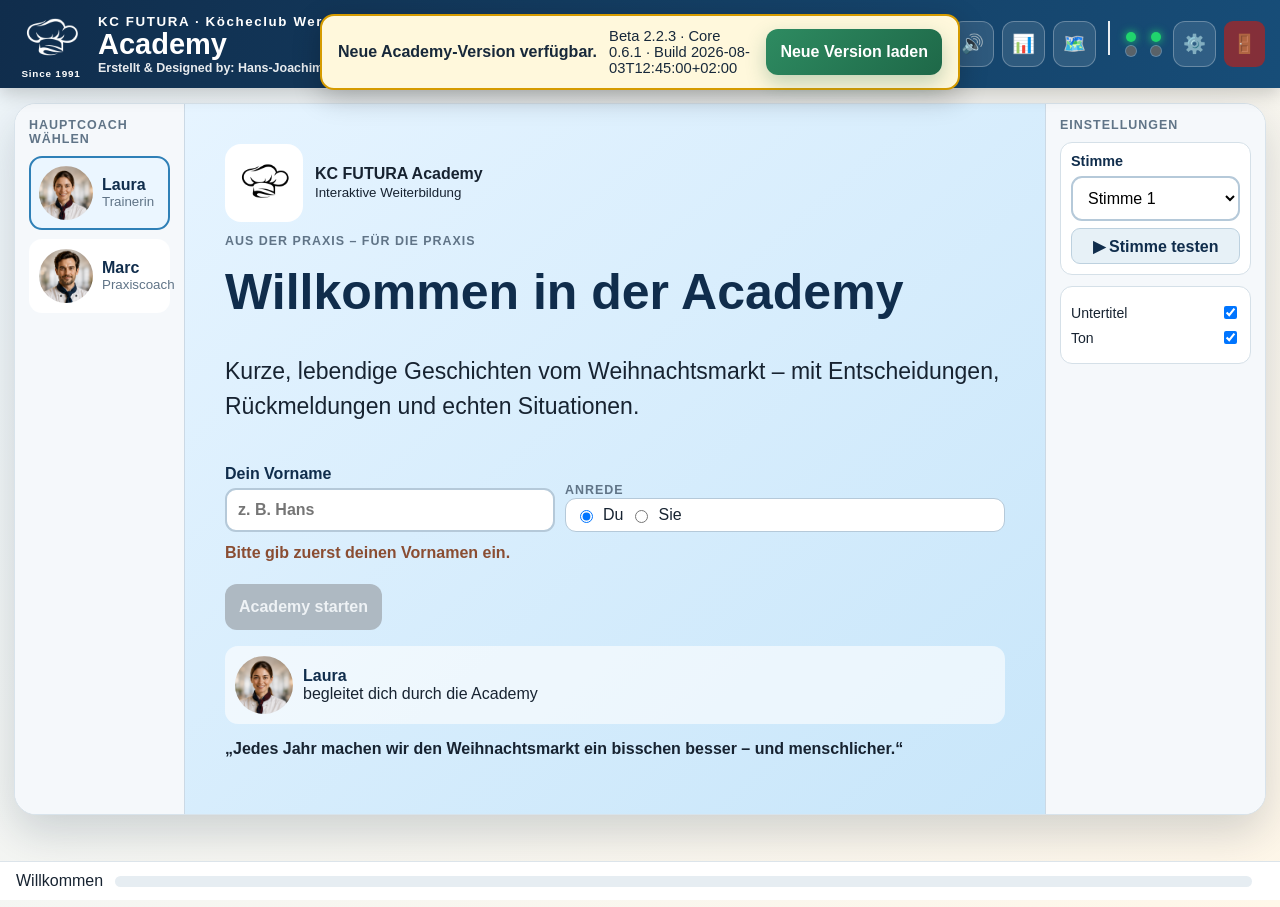
==== commit babcebe0: "Add files via upload" ====
--- a/academy/index.html
+++ b/academy/index.html
@@ -204,7 +204,7 @@
    try{
      const r=await fetch('version.json?ts='+Date.now(),{cache:'no-store'}); if(!r.ok)return;
      const remote=await r.json(); window.KC_FUTURA_RELEASE=remote;
-     document.querySelectorAll('[data-academy-release]').forEach(n=>n.textContent=remote.academyVersion||'Beta 2.2.2');
+     document.querySelectorAll('[data-academy-release]').forEach(n=>n.textContent=remote.academyVersion||'Beta 2.2.3');
      const current=String(LOCAL.academyVersionNumber||'2.2.2');
      if(String(remote.academyVersionNumber||current)!==current){
        const b=document.getElementById('kcUpdateBanner'); if(b){b.hidden=false;document.getElementById('kcUpdateText').textContent=text(remote)}
--- a/academy/styles.css
+++ b/academy/styles.css
@@ -238,7 +238,7 @@
 /* Database & Security Control Center 2.1 */
 .db-maintenance{margin-top:1rem}.db-maintenance-grid{display:grid;grid-template-columns:repeat(2,minmax(0,1fr));gap:.65rem}.db-maintenance-grid button{width:100%}.db-recommendations{margin-top:.8rem;padding:.8rem 1rem;border:1px solid var(--line,#d7dde5);border-radius:12px;background:rgba(255,193,7,.08)}.db-recommendations p{margin:.3rem 0 0}.diagnostics-result{grid-column:1/-1;border-width:2px}.db-test-sequence{grid-template-columns:repeat(5,minmax(0,1fr))}.db-test-sequence article{min-width:0}.db-test-sequence article span{font-size:.78rem}@media(max-width:720px){.db-maintenance-grid{grid-template-columns:1fr}.db-test-sequence{grid-template-columns:repeat(2,minmax(0,1fr))}.db-guided-tests{grid-template-columns:1fr}.db-live-monitor{grid-template-columns:1fr 1fr}}
 
-/* Beta 2.2.2 – Tablet-Stabilisierung und Updatehinweis */
+/* Beta 2.2.3 – Tablet-Stabilisierung und Updatehinweis */
 .kc-update-banner{position:fixed;left:50%;top:14px;transform:translateX(-50%);z-index:9999;display:flex;align-items:center;gap:12px;max-width:min(92vw,760px);padding:12px 16px;border:2px solid #d59b00;border-radius:14px;background:#fff8dc;color:#17283a;box-shadow:0 8px 28px rgba(0,0,0,.22)}
 .kc-update-banner[hidden]{display:none}.kc-update-banner span{flex:1;font-size:.92rem}.kc-update-banner button{white-space:nowrap}
 @media (pointer:coarse) and (min-width:700px){button,.primary,.secondary,input,select{min-height:48px}.choice-card{min-height:92px}.welcome-grid{gap:20px}.modal-card{max-width:min(94vw,980px)}.diagnostics-modal{max-width:720px}.system-status-grid{gap:14px}.system-status-grid>article{padding:16px}.actions{gap:14px}.settings-note{font-size:.96rem}}
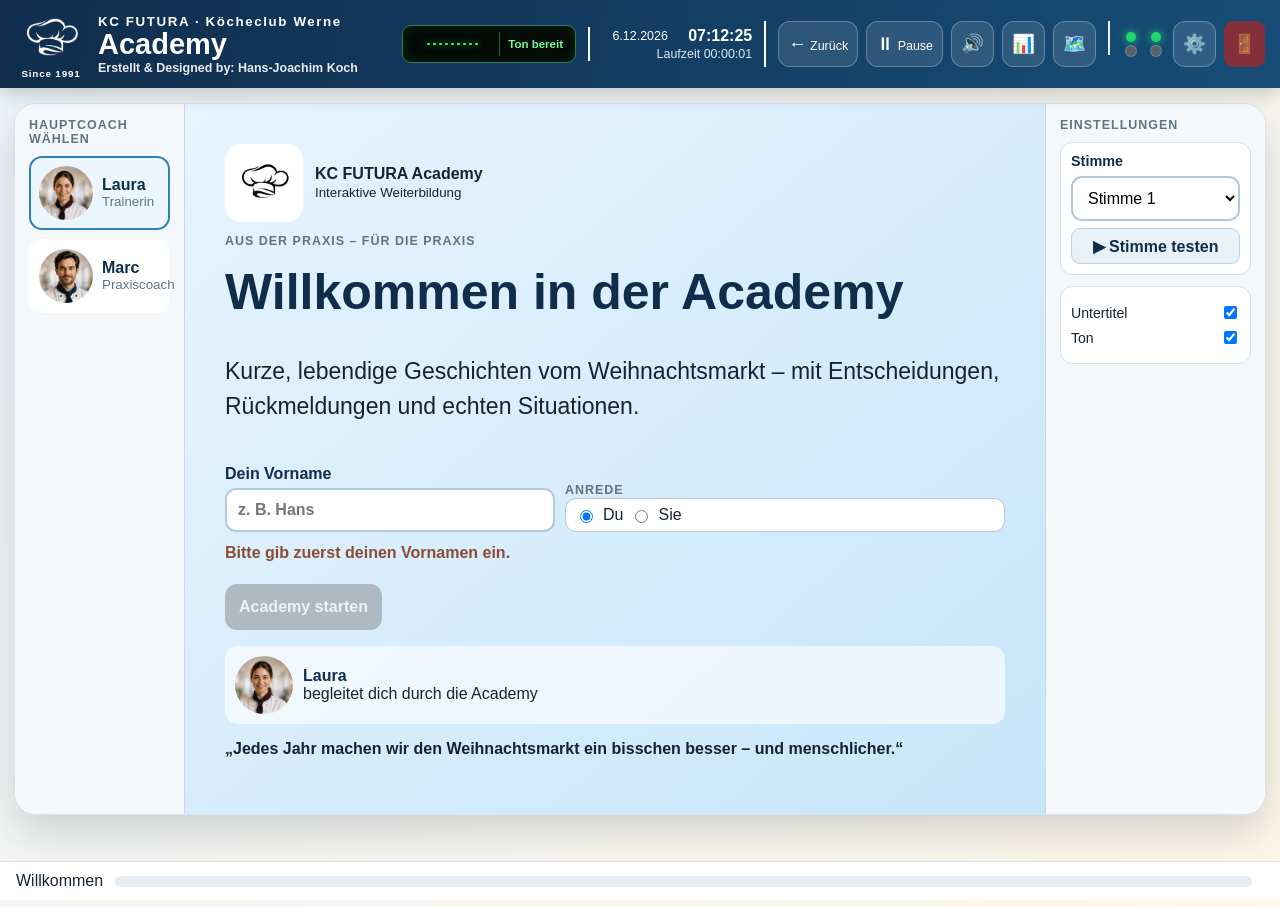
==== commit 29860132: "Add files via upload" ====
--- a/academy/index.html
+++ b/academy/index.html
@@ -182,44 +182,20 @@
   </div>
 </div>
 
-<script src="deployment-config.js?v=2.2.2"></script>
-<script src="secure-storage-core.js?v=2.2.2"></script>
-<script src="supabase-adapter.js?v=2.2.2"></script>
-<script src="../cores/database-security-core/database-security-core.js?v=2.2.2"></script>
+<script src="deployment-config.js?v=2.2.4"></script>
+<script src="secure-storage-core.js?v=2.2.4"></script>
+<script src="supabase-adapter.js?v=2.2.4"></script>
+<script src="../cores/database-security-core/database-security-core.js?v=2.2.4"></script>
 <script src="kc-voice-provider.js"></script>
 <script>
 KCSecureStorage.ready.then(()=>{
   const script=document.createElement('script');
-  script.src='app.js?v=2.2.2';
+  script.src='app.js?v=2.2.4';
   document.body.appendChild(script);
 });
 </script>
 
-<script>
-(function(){
- const LOCAL=window.KC_FUTURA_VERSION||{};
- const text=v=>`${v.academyVersion||'Academy'} · Core ${v.databaseCoreVersion||'—'} · Build ${v.build||'—'}`;
- window.KC_FUTURA_RELEASE=LOCAL;
- async function checkUpdate(){
-   try{
-     const r=await fetch('version.json?ts='+Date.now(),{cache:'no-store'}); if(!r.ok)return;
-     const remote=await r.json(); window.KC_FUTURA_RELEASE=remote;
-     document.querySelectorAll('[data-academy-release]').forEach(n=>n.textContent=remote.academyVersion||'Beta 2.2.3');
-     const current=String(LOCAL.academyVersionNumber||'2.2.2');
-     if(String(remote.academyVersionNumber||current)!==current){
-       const b=document.getElementById('kcUpdateBanner'); if(b){b.hidden=false;document.getElementById('kcUpdateText').textContent=text(remote)}
-     }
-   }catch(e){console.warn('Updateprüfung nicht verfügbar',e)}
- }
- async function forceUpdate(){
-   try{if('serviceWorker' in navigator){const regs=await navigator.serviceWorker.getRegistrations();for(const r of regs)await r.unregister()}}
-   catch(e){}
-   try{if('caches' in window){for(const k of await caches.keys())await caches.delete(k)}}catch(e){}
-   const u=new URL(location.href);u.searchParams.set('update',Date.now());location.replace(u.toString());
- }
- document.addEventListener('DOMContentLoaded',()=>{checkUpdate();document.getElementById('kcUpdateNow')?.addEventListener('click',forceUpdate)});
- window.KCFuturaUpdater={checkUpdate,forceUpdate,version:LOCAL};
-})();
-</script>
+<script src="version-update-release-core.js?v=2.2.4"></script>
+
 </body>
 </html>
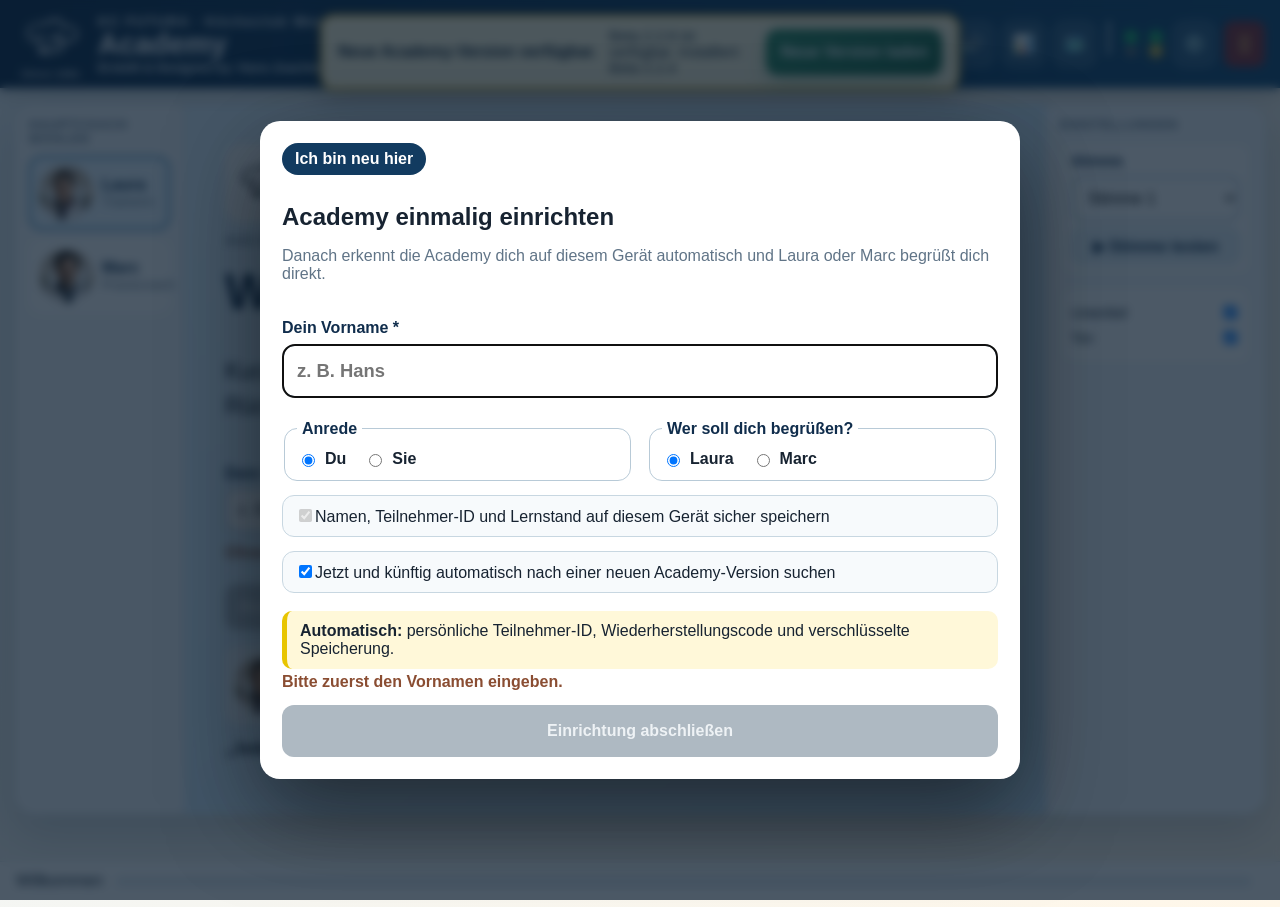
==== commit c653e907: "Add files via upload" ====
--- a/academy/index.html
+++ b/academy/index.html
@@ -171,7 +171,7 @@
 <div class="provider-actions"><button id="supabaseSave" class="primary" disabled>Verbindung speichern</button><button id="supabaseTest" class="secondary" disabled>Verbindung testen</button><button id="supabaseSyncNow" class="secondary" disabled>Jetzt synchronisieren</button></div>
 <div id="supabaseTestDetails" class="cloud-test-details" hidden></div><p id="supabaseAdminMessage" class="settings-note" aria-live="polite">Bitte den Publishable Key einfügen.</p>
 </div></div></section><p id="episodeEditorStatus" class="settings-note" aria-live="polite"></p></div></div>
-<div id="participantChoiceModal" class="modal-shell" hidden><div class="modal-card compact participant-choice-modal" role="dialog" aria-modal="true" aria-labelledby="participantChoiceTitle"><h2 id="participantChoiceTitle">Teilnehmer auswählen</h2><p id="participantDuplicateCount"></p><p>Der Name ist nur eine Anzeige. Jede Person erhält intern eine eigene Teilnehmer-ID.</p><div class="participant-choice-actions"><button id="participantSame" class="secondary">Ich bin dieselbe Person</button><button id="participantDifferent" class="primary">Ich bin eine andere Person</button></div><div id="participantRecoveryArea" hidden><label>Wiederherstellungscode<input id="participantRecoveryCode" type="text" maxlength="20" placeholder="z. B. KALLE-4827"></label><button id="participantClaim" class="primary">Lernstand übernehmen</button></div><p id="participantChoiceError" class="admin-error" aria-live="polite"></p><button id="participantChoiceCancel" class="ghost-dark">Abbrechen</button></div></div><div id="participantCodeModal" class="modal-shell" hidden><div class="modal-card compact participant-code-modal" role="dialog" aria-modal="true" aria-labelledby="participantCodeTitle"><h2 id="participantCodeTitle">Dein persönlicher Wiederherstellungscode</h2><p>Bewahre diesen Code sicher auf. Damit kannst du deinen Lernstand später auf einem anderen Gerät übernehmen.</p><div id="participantCodeValue" class="participant-code-value"></div><div class="actions"><button id="participantCodeCopy" class="secondary">Code kopieren</button><button id="participantCodeContinue" class="primary">Weiter zur Academy</button></div></div></div><div id="exitModal" class="modal-shell" hidden>
+<div id="firstRunModal" class="modal-shell" hidden><div class="modal-card first-run-modal" role="dialog" aria-modal="true" aria-labelledby="firstRunTitle"><div class="first-run-badge">Ich bin neu hier</div><h2 id="firstRunTitle">Academy einmalig einrichten</h2><p class="first-run-lead">Danach erkennt die Academy dich auf diesem Gerät automatisch und Laura oder Marc begrüßt dich direkt.</p><div class="first-run-grid"><label class="field first-run-name">Dein Vorname *<input id="firstRunName" type="text" maxlength="40" autocomplete="given-name" placeholder="z. B. Hans"></label><fieldset class="first-run-fieldset"><legend>Anrede</legend><label><input type="radio" name="firstRunAddress" value="du" checked> Du</label><label><input type="radio" name="firstRunAddress" value="sie"> Sie</label></fieldset><fieldset class="first-run-fieldset"><legend>Wer soll dich begrüßen?</legend><label><input type="radio" name="firstRunCoach" value="laura" checked> Laura</label><label><input type="radio" name="firstRunCoach" value="marc"> Marc</label></fieldset><label class="form-check first-run-check"><input id="firstRunSave" class="form-check-input" type="checkbox" checked disabled><span class="form-check-label">Namen, Teilnehmer-ID und Lernstand auf diesem Gerät sicher speichern</span></label><label class="form-check first-run-check"><input id="firstRunUpdateCheck" class="form-check-input" type="checkbox" checked><span class="form-check-label">Jetzt und künftig automatisch nach einer neuen Academy-Version suchen</span></label></div><div class="first-run-note"><b>Automatisch:</b> persönliche Teilnehmer-ID, Wiederherstellungscode und verschlüsselte Speicherung.</div><p id="firstRunHint" class="name-hint">Bitte zuerst den Vornamen eingeben.</p><button id="firstRunContinue" class="primary" disabled>Einrichtung abschließen</button></div></div><div id="participantChoiceModal" class="modal-shell" hidden><div class="modal-card compact participant-choice-modal" role="dialog" aria-modal="true" aria-labelledby="participantChoiceTitle"><h2 id="participantChoiceTitle">Diesen Namen gibt es bereits</h2><p id="participantDuplicateCount"></p><p>Wähle „Das bin ich“, um deinen vorhandenen Lernstand mit dem Wiederherstellungscode zu übernehmen. Sonst verwende bitte einen anderen Namen.</p><div class="participant-choice-actions"><button id="participantSame" class="secondary">Das bin ich</button><button id="participantDifferent" class="primary">Anderen Namen verwenden</button></div><div id="participantRecoveryArea" hidden><label>Wiederherstellungscode<input id="participantRecoveryCode" type="text" maxlength="20" placeholder="z. B. KALLE-4827"></label><button id="participantClaim" class="primary">Lernstand übernehmen</button></div><p id="participantChoiceError" class="admin-error" aria-live="polite"></p><button id="participantChoiceCancel" class="ghost-dark">Abbrechen</button></div></div><div id="participantCodeModal" class="modal-shell" hidden><div class="modal-card compact participant-code-modal" role="dialog" aria-modal="true" aria-labelledby="participantCodeTitle"><h2 id="participantCodeTitle">Dein persönlicher Wiederherstellungscode</h2><p>Bewahre diesen Code sicher auf. Damit kannst du deinen Lernstand später auf einem anderen Gerät übernehmen.</p><div id="participantCodeValue" class="participant-code-value"></div><div class="actions"><button id="participantCodeCopy" class="secondary">Code kopieren</button><button id="participantCodeContinue" class="primary">Weiter zur Academy</button></div></div></div><div id="exitModal" class="modal-shell" hidden>
   <div class="modal-card compact" role="dialog" aria-modal="true" aria-labelledby="exitTitle">
     <h2 id="exitTitle">Academy verlassen?</h2>
     <p>Der gespeicherte Fortschritt bleibt erhalten. Möchten Sie die Schulung wirklich verlassen?</p>
@@ -182,10 +182,11 @@
   </div>
 </div>
 
-<script src="deployment-config.js?v=2.2.4"></script>
-<script src="secure-storage-core.js?v=2.2.4"></script>
-<script src="supabase-adapter.js?v=2.2.4"></script>
-<script src="../cores/database-security-core/database-security-core.js?v=2.2.4"></script>
+<script src="deployment-config.js?v=2.3.0"></script>
+<script src="secure-storage-core.js?v=2.3.0"></script>
+<script src="../shared/participant-data-core.js?v=2.3.0"></script>
+<script src="supabase-adapter.js?v=2.3.0"></script>
+<script src="../cores/database-security-core/database-security-core.js?v=2.3.0"></script>
 <script src="kc-voice-provider.js"></script>
 <script>
 KCSecureStorage.ready.then(()=>{
@@ -195,7 +196,7 @@
 });
 </script>
 
-<script src="version-update-release-core.js?v=2.2.4"></script>
+<script src="version-update-release-core.js?v=2.3.0"></script>
 
 </body>
 </html>
--- a/academy/styles.css
+++ b/academy/styles.css
@@ -243,3 +243,19 @@
 .kc-update-banner[hidden]{display:none}.kc-update-banner span{flex:1;font-size:.92rem}.kc-update-banner button{white-space:nowrap}
 @media (pointer:coarse) and (min-width:700px){button,.primary,.secondary,input,select{min-height:48px}.choice-card{min-height:92px}.welcome-grid{gap:20px}.modal-card{max-width:min(94vw,980px)}.diagnostics-modal{max-width:720px}.system-status-grid{gap:14px}.system-status-grid>article{padding:16px}.actions{gap:14px}.settings-note{font-size:.96rem}}
 @media (max-width:900px) and (orientation:landscape){.welcome-grid{grid-template-columns:minmax(0,1.35fr) minmax(280px,.85fr)}.welcome-card{padding:20px}.club-card{align-self:stretch}.start-actions{flex-wrap:wrap}}
+
+.first-run-modal{max-width:520px}.first-run-badge{display:inline-block;background:#123b60;color:#fff;border-radius:999px;padding:7px 13px;font-weight:900;margin-bottom:8px}.first-run-name{display:grid;gap:7px;font-weight:900;margin:18px 0 8px}.first-run-name input{min-height:54px;border:2px solid #4c718f;border-radius:12px;padding:10px 13px;font-size:1.15rem}.first-run-modal .primary{width:100%;min-height:52px}.release-progress{height:12px;border-radius:999px;background:#dce7ee;overflow:hidden}.release-progress>div{height:100%;width:0;background:#178ac0;transition:width .2s}.release-result-list{margin-top:10px}.release-result-list p{margin:5px 0;font-weight:700}
+
+/* Beta 2.2.6: geführte Ersteinrichtung und sichere Diagrammgrenzen */
+.first-run-modal{max-width:min(92vw,760px)}
+.first-run-lead{margin-top:-4px;color:var(--muted)}
+.first-run-grid{display:grid;grid-template-columns:1fr 1fr;gap:14px;margin:18px 0}
+.first-run-name{grid-column:1/-1}
+.first-run-fieldset{border:1px solid #b8cad7;border-radius:13px;padding:12px;display:flex;gap:18px;flex-wrap:wrap}
+.first-run-fieldset legend{font-weight:900;color:var(--navy);padding:0 5px}
+.first-run-fieldset label{display:flex;align-items:center;gap:7px;font-weight:800}
+.first-run-check{grid-column:1/-1;padding:10px 12px;border:1px solid #c8d7e1;border-radius:12px;background:#f7fafc}
+.first-run-note{padding:11px 13px;border-left:5px solid #e8c500;background:#fff8d9;border-radius:10px}
+.line-chart.meaningful{overflow:hidden!important;max-width:100%;display:block}
+.chart-card{contain:paint}
+@media(max-width:700px){.first-run-grid{grid-template-columns:1fr}.first-run-name,.first-run-check{grid-column:auto}}
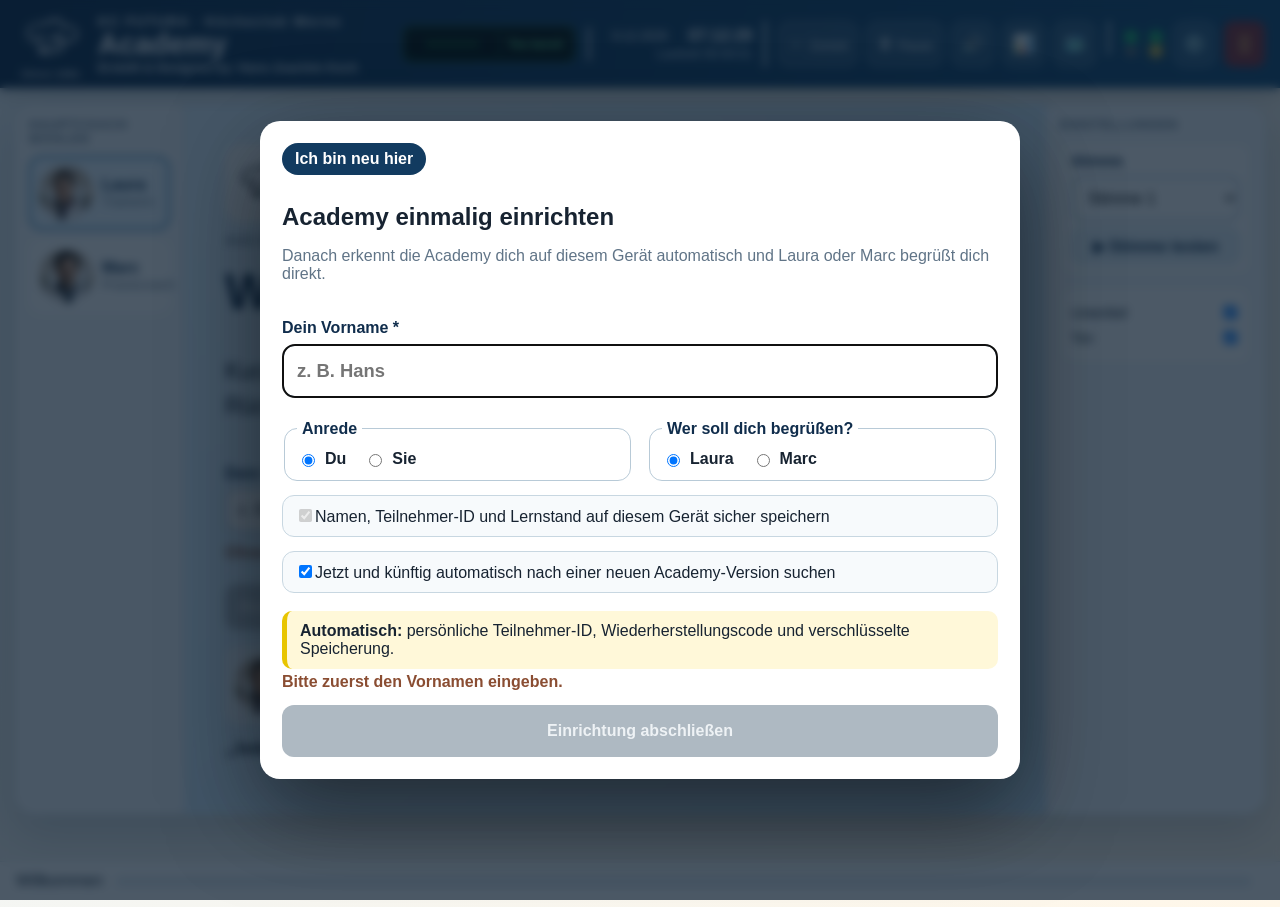
==== commit b747d7c9: "Add files via upload" ====
--- a/academy/index.html
+++ b/academy/index.html
@@ -163,7 +163,7 @@
 <div id="kcUpdateBanner" class="kc-update-banner" hidden><b>Neue Academy-Version verfügbar.</b><span id="kcUpdateText"></span><button id="kcUpdateNow" class="primary">Neue Version laden</button></div>
 <div id="diagnosticsModal" class="modal-shell" hidden><div class="modal-card compact diagnostics-modal" role="dialog" aria-modal="true" aria-labelledby="diagnosticsTitle"><button id="diagnosticsClose" class="modal-close" aria-label="Systemstatus schließen">×</button><h2 id="diagnosticsTitle">KC FUTURA · Systemstatus</h2><div id="diagnosticsContent" class="system-status-grid"></div><div class="actions diagnostics-actions"><button id="diagnosticsRun" class="primary">System prüfen</button><button id="diagnosticsSupportExport" class="secondary" hidden>Supportbericht erstellen</button><button id="diagnosticsSupportMail" class="secondary" hidden>Per E-Mail senden</button></div><p class="settings-note">Bei Problemen zuerst „System prüfen“ drücken. Danach den Supportbericht erstellen und per E-Mail senden.</p></div></div>
 <div id="adminPinModal" class="modal-shell" hidden><div class="modal-card compact" role="dialog" aria-modal="true" aria-labelledby="adminPinTitle"><h2 id="adminPinTitle">Geschützter Academy-Bereich</h2><p>Bitte vierstelligen Superadmin-Code eingeben.</p><input id="adminPinInput" class="admin-pin-input" type="password" inputmode="numeric" pattern="[0-9]*" maxlength="4" autocomplete="off"><p id="adminPinError" class="admin-error" aria-live="polite"></p><div class="actions"><button id="adminPinCancel" class="secondary">Abbrechen</button><button id="adminPinConfirm" class="primary">Öffnen</button></div></div></div>
-<div id="episodeEditorModal" class="modal-shell" hidden><div class="modal-card episode-editor-modal" role="dialog" aria-modal="true" aria-labelledby="episodeEditorTitle"><button id="episodeEditorClose" class="modal-close" aria-label="Baukasten schließen">×</button><h2 id="episodeEditorTitle">KC FUTURA Academy · Geschützter Bereich</h2><div class="admin-tabs"><button class="admin-tab active" data-admin-tab="episodes">Episoden</button><button class="admin-tab" data-admin-tab="systemtexts">Systemtexte</button><button class="admin-tab" data-admin-tab="voice">Einstellungen &amp; KC Voice Studio</button><button class="admin-tab" data-admin-tab="docs">Projektunterlagen</button><button class="admin-tab" data-admin-tab="reports">Teilnehmer &amp; Statistik</button><button class="admin-tab" data-admin-tab="system">Systemstatus</button><button class="admin-tab" data-admin-tab="database">Datenbank &amp; Sicherheit</button></div><section class="admin-pane active" data-admin-pane="episodes"><p class="settings-note">Folgen, Szenen, Sprecher, Texte, Fragen, Antworten und Extra-Tipps bearbeiten. Änderungen werden verschlüsselt lokal gespeichert.</p><div class="episode-editor-grid"><aside><h3>Episoden</h3><div id="episodeEditorList" class="episode-editor-list"></div></aside><aside><h3>Szenen</h3><div id="episodeEditorScenes" class="episode-editor-scenes"></div></aside><section id="episodeEditorForm" class="episode-editor-form"></section></div></section><section class="admin-pane" data-admin-pane="systemtexts"><div id="systemTextEditor"></div></section><section class="admin-pane" data-admin-pane="voice"><div class="admin-shortcuts"><button id="adminOpenSettings" class="primary">Einstellungen öffnen</button><button id="adminOpenVoice" class="secondary">Direkt zum KC Voice Studio</button></div><p class="settings-note">Provider, Voice-IDs, Testansagen und Voice Packs werden im vorhandenen Voice Studio verwaltet.</p></section><section class="admin-pane" data-admin-pane="docs"><div id="adminDocsContent" class="docs-grid"></div></section><section class="admin-pane" data-admin-pane="reports"><div id="adminLearningReport"></div></section><section class="admin-pane" data-admin-pane="database"><div id="databaseSecurityAdmin"></div></section><section class="admin-pane" data-admin-pane="system"><div id="adminSystemStatus" class="system-status-grid"></div><section class="performance-monitor" aria-labelledby="performanceMonitorTitle"><div class="performance-monitor-head"><h3 id="performanceMonitorTitle">Datenbank-Geschwindigkeit</h3><button id="performanceRefresh" class="secondary" type="button" title="Geschwindigkeit beider Datenbanken neu messen">Neu messen</button></div><div id="performanceGauges" class="performance-gauges" aria-live="polite"></div></section><section class="cloud-device-monitor" aria-labelledby="cloudDeviceMonitorTitle"><div class="performance-monitor-head"><div><h3 id="cloudDeviceMonitorTitle">Geräte &amp; Live-Synchronisation</h3><p class="settings-note">Gerätename, letzter Kontakt und Übertragungszähler der aktuellen Cloud-Sitzung.</p></div><button id="cloudDeviceRefresh" class="secondary" type="button" title="Geräteliste und Synchronisationswerte aktualisieren">Aktualisieren</button></div><div class="device-name-editor"><label>Gerätename<input id="cloudDeviceName" type="text" maxlength="60" placeholder="z. B. iPad Küche"></label><button id="cloudDeviceSave" class="primary" type="button" title="Gerätenamen verschlüsselt speichern und an Supabase melden">Gerätenamen speichern</button></div><div id="cloudSyncCounters" class="cloud-sync-counters" aria-live="polite"></div><div id="cloudDeviceList" class="cloud-device-list" aria-live="polite"></div><p class="settings-note">Hinweis: Ohne echtes Supabase-Superadmin-Konto zeigt RLS nur Geräte derselben anonymen Cloud-Sitzung. Eine vereinsweite Gesamtliste wird im nächsten Authentifizierungs-Sprint freigeschaltet.</p></section><div class="supabase-admin-card"><h3>Supabase-Onlineanbindung</h3><p class="settings-note status-ok"><b>Projekt erkannt:</b> Future Academy · iddudrxuihdodnvejxcp · Frankfurt</p><p class="settings-note">Hier werden nur die veröffentlichbare Projekt-URL und der Publishable Key gespeichert. Geheime Schlüssel gehören niemals in die Academy.</p><div class="cloud-assistant" id="cloudAssistant">
+<div id="episodeEditorModal" class="modal-shell" hidden><div class="modal-card episode-editor-modal" role="dialog" aria-modal="true" aria-labelledby="episodeEditorTitle"><button id="episodeEditorClose" class="modal-close" aria-label="Baukasten schließen">×</button><h2 id="episodeEditorTitle">KC FUTURA Academy · Geschützter Bereich</h2><div class="admin-tabs"><button class="admin-tab active" data-admin-tab="episodes">Episoden</button><button class="admin-tab" data-admin-tab="systemtexts">Systemtexte</button><button class="admin-tab" data-admin-tab="voice">Einstellungen &amp; KC Voice Studio</button><button class="admin-tab" data-admin-tab="docs">Projektunterlagen</button><button class="admin-tab" data-admin-tab="reports">Teilnehmer &amp; Statistik</button><button class="admin-tab" data-admin-tab="system">Systemstatus</button><button class="admin-tab" data-admin-tab="database">Datenbank &amp; Sicherheit</button><button class="admin-tab" data-admin-tab="quality">Installation &amp; Qualität</button><button class="admin-tab" data-admin-tab="dbnetwork">Datenbank-Netzwerk</button><button class="admin-tab" data-admin-tab="configuration">Systemkonfiguration</button></div><section class="admin-pane active" data-admin-pane="episodes"><p class="settings-note">Folgen, Szenen, Sprecher, Texte, Fragen, Antworten und Extra-Tipps bearbeiten. Änderungen werden verschlüsselt lokal gespeichert.</p><div class="episode-editor-grid"><aside><h3>Episoden</h3><div id="episodeEditorList" class="episode-editor-list"></div></aside><aside><h3>Szenen</h3><div id="episodeEditorScenes" class="episode-editor-scenes"></div></aside><section id="episodeEditorForm" class="episode-editor-form"></section></div></section><section class="admin-pane" data-admin-pane="systemtexts"><div id="systemTextEditor"></div></section><section class="admin-pane" data-admin-pane="voice"><div class="admin-shortcuts"><button id="adminOpenSettings" class="primary">Einstellungen öffnen</button><button id="adminOpenVoice" class="secondary">Direkt zum KC Voice Studio</button></div><p class="settings-note">Provider, Voice-IDs, Testansagen und Voice Packs werden im vorhandenen Voice Studio verwaltet.</p></section><section class="admin-pane" data-admin-pane="docs"><div id="adminDocsContent" class="docs-grid"></div></section><section class="admin-pane" data-admin-pane="reports"><div id="adminLearningReport"></div></section><section class="admin-pane" data-admin-pane="database"><div id="databaseSecurityAdmin"></div></section><section class="admin-pane" data-admin-pane="quality"><div id="installationQualityAdmin"></div></section><section class="admin-pane" data-admin-pane="dbnetwork"><div id="universalDatabaseNetworkAdmin"></div></section><section class="admin-pane" data-admin-pane="configuration"><div id="systemConfigurationAdmin"></div></section><section class="admin-pane" data-admin-pane="system"><div id="adminSystemStatus" class="system-status-grid"></div><section class="performance-monitor" aria-labelledby="performanceMonitorTitle"><div class="performance-monitor-head"><h3 id="performanceMonitorTitle">Datenbank-Geschwindigkeit</h3><button id="performanceRefresh" class="secondary" type="button" title="Geschwindigkeit beider Datenbanken neu messen">Neu messen</button></div><div id="performanceGauges" class="performance-gauges" aria-live="polite"></div></section><section class="cloud-device-monitor" aria-labelledby="cloudDeviceMonitorTitle"><div class="performance-monitor-head"><div><h3 id="cloudDeviceMonitorTitle">Geräte &amp; Live-Synchronisation</h3><p class="settings-note">Gerätename, letzter Kontakt und Übertragungszähler der aktuellen Cloud-Sitzung.</p></div><button id="cloudDeviceRefresh" class="secondary" type="button" title="Geräteliste und Synchronisationswerte aktualisieren">Aktualisieren</button></div><div class="device-name-editor"><label>Gerätename<input id="cloudDeviceName" type="text" maxlength="60" placeholder="z. B. iPad Küche"></label><button id="cloudDeviceSave" class="primary" type="button" title="Gerätenamen verschlüsselt speichern und an Supabase melden">Gerätenamen speichern</button></div><div id="cloudSyncCounters" class="cloud-sync-counters" aria-live="polite"></div><div id="cloudDeviceList" class="cloud-device-list" aria-live="polite"></div><p class="settings-note">Hinweis: Ohne echtes Supabase-Superadmin-Konto zeigt RLS nur Geräte derselben anonymen Cloud-Sitzung. Eine vereinsweite Gesamtliste wird im nächsten Authentifizierungs-Sprint freigeschaltet.</p></section><div class="supabase-admin-card"><h3>Supabase-Onlineanbindung</h3><p class="settings-note status-ok"><b>Projekt erkannt:</b> Future Academy · iddudrxuihdodnvejxcp · Frankfurt</p><p class="settings-note">Hier werden nur die veröffentlichbare Projekt-URL und der Publishable Key gespeichert. Geheime Schlüssel gehören niemals in die Academy.</p><div class="cloud-assistant" id="cloudAssistant">
 <div class="cloud-project-summary"><div><b>Projekt</b><span>Future Academy</span></div><div><b>Region</b><span>Frankfurt</span></div><div><b>Projekt-ID</b><span>iddudrxuihdodnvejxcp</span></div><div><b>Tabelle</b><span>academy_encrypted_events</span></div></div>
 <div class="elevenlabs-config-grid cloud-config-grid"><label>Supabase-Projekt-URL<input id="supabaseProjectUrl" type="url" value="https://iddudrxuihdodnvejxcp.supabase.co" readonly title="Projekt-URL ist für Future Academy bereits eingetragen"></label><label>Supabase Publishable Key<div class="secret-input-wrap"><input id="supabasePublishableKey" type="password" autocomplete="off" placeholder="sb_publishable_…"><button id="supabaseKeyToggle" type="button" class="icon-button" title="Publishable Key anzeigen oder verbergen" aria-label="Publishable Key anzeigen oder verbergen">👁</button></div></label></div>
 <div id="supabaseChecklist" class="cloud-checklist" aria-live="polite"><span data-check="url">○ Projekt-URL</span><span data-check="key">○ Publishable Key</span><span data-check="auth">○ Anonyme Anmeldung</span><span data-check="db">○ Datenbank</span><span data-check="rls">○ RLS</span><span data-check="sync">○ Synchronisation</span></div>
@@ -182,21 +182,26 @@
   </div>
 </div>
 
-<script src="deployment-config.js?v=2.3.0"></script>
-<script src="secure-storage-core.js?v=2.3.0"></script>
-<script src="../shared/participant-data-core.js?v=2.3.0"></script>
-<script src="supabase-adapter.js?v=2.3.0"></script>
-<script src="../cores/database-security-core/database-security-core.js?v=2.3.0"></script>
+<script src="deployment-config.js?v=2.5.1"></script>
+<script src="secure-storage-core.js?v=2.5.1"></script>
+<script src="../shared/participant-data-core.js?v=2.5.1"></script>
+<script src="../shared/spoken-text-core.js?v=2.5.1"></script>
+<script src="supabase-adapter.js?v=2.5.1"></script>
+<script src="../cores/database-security-core/database-security-core.js?v=2.5.1"></script>
+<script src="../cores/universal-database-connector-core/universal-database-connector-core.js?v=2.5.1"></script>
 <script src="kc-voice-provider.js"></script>
 <script>
 KCSecureStorage.ready.then(()=>{
   const script=document.createElement('script');
-  script.src='app.js?v=2.2.4';
+  script.src='app.js?v=2.5.1';
   document.body.appendChild(script);
 });
 </script>
 
-<script src="version-update-release-core.js?v=2.3.0"></script>
+<script src="configuration-core.js?v=2.5.1"></script>
+<script src="installation-manager-core.js?v=2.5.1"></script>
+<script src="project-health-regression-core.js?v=2.5.1"></script>
+<script src="version-update-release-core.js?v=2.5.1"></script>
 
 </body>
 </html>
--- a/academy/styles.css
+++ b/academy/styles.css
@@ -259,3 +259,8 @@
 .line-chart.meaningful{overflow:hidden!important;max-width:100%;display:block}
 .chart-card{contain:paint}
 @media(max-width:700px){.first-run-grid{grid-template-columns:1fr}.first-run-name,.first-run-check{grid-column:auto}}
+
+.spoken-editor-head{display:flex;justify-content:space-between;align-items:end;gap:18px;flex-wrap:wrap}.spoken-editor-head input{min-width:min(340px,100%)}.spoken-text-group{margin:18px 0;padding:16px;border:1px solid #cbd9e2;border-radius:16px;background:#f8fbfd}.spoken-text-group h4{margin:0 0 12px}.spoken-text-row{display:grid;grid-template-columns:minmax(180px,260px) 1fr auto;gap:12px;align-items:start;margin:10px 0}.spoken-text-row span{display:flex;flex-direction:column;gap:3px}.spoken-text-row em{font-size:.78rem;color:#8a5d00}.spoken-text-row textarea{width:100%;min-height:78px}@media(max-width:760px){.spoken-text-row{grid-template-columns:1fr}.spoken-text-row button{justify-self:start}}
+
+.traffic-led.is-maintenance{background:#248cff;box-shadow:0 0 11px #248cff;animation:dbMaintenancePulse 1s ease-in-out infinite}@keyframes dbMaintenancePulse{50%{opacity:.35}}
+.udc-head{display:flex;justify-content:space-between;gap:12px;align-items:flex-start;flex-wrap:wrap}.udc-head p{max-width:760px}.udc-network{display:grid;grid-template-columns:repeat(auto-fit,minmax(220px,1fr));gap:10px;margin:12px 0}.udc-adapter-card{display:grid;grid-template-columns:18px 1fr auto;gap:10px;align-items:center;border:1px solid #c5d5e1;border-radius:12px;padding:11px;background:#f8fbfd}.udc-adapter-card div:nth-child(2){display:grid;gap:2px}.udc-adapter-card small,.udc-adapter-card span{font-size:.86rem;color:#52677a}.udc-adapter-card button{border:1px solid #9eb4c3;border-radius:8px;background:#fff;padding:7px 9px;font-weight:800}.udc-led{width:13px;height:13px;border-radius:50%;background:#8a969f}.udc-led.ok{background:#20b765;box-shadow:0 0 8px #20b765}.udc-led.error{background:#d84545;box-shadow:0 0 8px #d84545}.udc-led.busy{background:#248cff;box-shadow:0 0 8px #248cff}.udc-led.off{background:#9aa5ad}.udc-panel{border:1px solid #cad9e4;border-radius:12px;padding:12px;margin-top:10px;background:#fff}.udc-panel table{width:100%;border-collapse:collapse}.udc-panel th,.udc-panel td{text-align:left;border-bottom:1px solid #e2eaf0;padding:7px}.udc-form{display:flex;gap:12px;align-items:end;flex-wrap:wrap}.udc-form label{display:grid;gap:5px;font-weight:800}.udc-form select{border:1px solid #adc1cf;border-radius:8px;padding:8px}
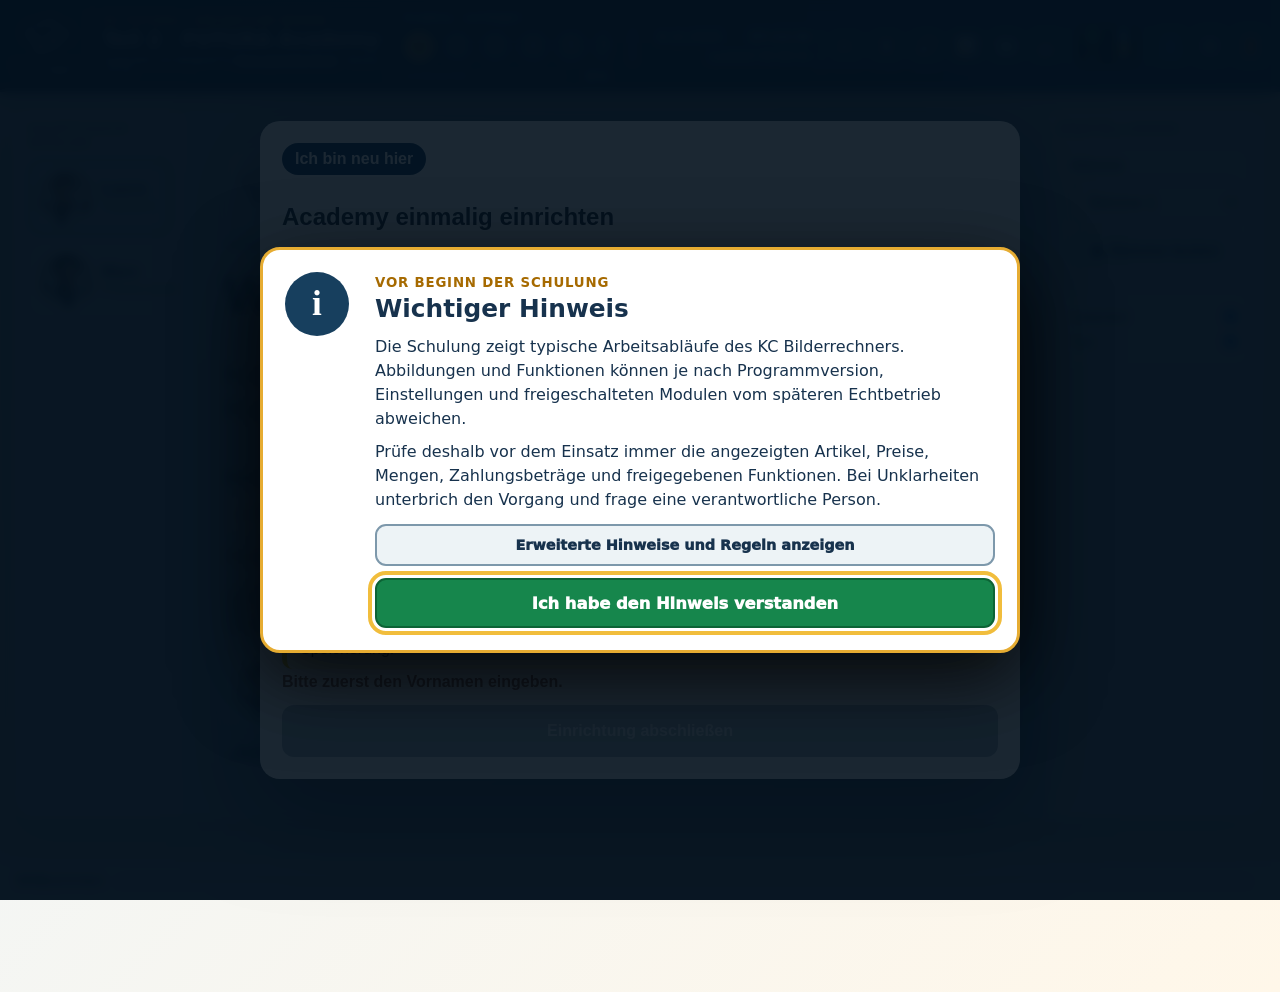
==== commit d5e747c5: "Update to Stand 04-09-2026 (Avatare repariert) Co-Authored-By: Claude Opus 5 <noreply@anthropic.com>" ====
--- a/academy/index.html
+++ b/academy/index.html
@@ -4,17 +4,18 @@
   <meta charset="utf-8">
   <meta name="viewport" content="width=device-width,initial-scale=1,viewport-fit=cover">
   <meta name="theme-color" content="#102d4c">
-  <title>KC FUTURA Academy · Beta 1.6.6</title>
+  <title>KC FUTURA · Teil 2 Academy · Beta 2.6.15</title>
   <link rel="stylesheet" href="styles.css">
+  <link rel="stylesheet" href="../shared/unified-header.css">
 </head>
 <body>
 <div id="app" class="app-shell">
   <header class="topbar">
     <div class="brand">
-      <div class="brand-logo"><img src="assets/kc_logo.webp" alt="Köcheclub Werne"><span>Since 1991</span></div>
+      <div class="brand-logo"><img src="assets/kc_logo.webp" alt="Köcheclub Werne"><span>seit 1991</span></div>
       <div>
         <small>KC FUTURA · Köcheclub Werne</small>
-        <h1>Academy</h1>
+        <h1>Teil 2 · Academy</h1>
         <p>Erstellt &amp; Designed by: Hans-Joachim Koch</p>
       </div>
     </div>
@@ -63,6 +64,7 @@
         <label class="checkline"><input id="modalSubtitles" type="checkbox"> Untertitel anzeigen</label>
         <label class="checkline"><input id="modalSound" type="checkbox"> Ton aktiv</label>
         <label>Lautstärke <b id="modalVolumeValue">7/10</b><input id="modalVolume" type="range" min="1" max="10" step="0.5" value="7"></label>
+        <label>Quiz-Schwierigkeit<select id="modalDifficultyMode"><option value="auto">Automatisch (empfohlen)</option><option value="beginner">Anfänger</option><option value="advanced">Fortgeschritten</option><option value="expert">Experte</option></select></label>
         <label>Quiz-Voreinstellung<select id="modalQuizMode"><option value="standard">Standard mit Ansage und 3-2-1</option><option value="short">Immer verkürzen und sofort freigeben</option></select></label>
         <label class="checkline"><input id="modalShuffleAnswers" type="checkbox"> Antworten pro Durchgang mischen</label>
         <label class="checkline"><input id="modalCountdown" type="checkbox"> Countdown 3-2-1 anzeigen</label>
@@ -171,7 +173,7 @@
 <div class="provider-actions"><button id="supabaseSave" class="primary" disabled>Verbindung speichern</button><button id="supabaseTest" class="secondary" disabled>Verbindung testen</button><button id="supabaseSyncNow" class="secondary" disabled>Jetzt synchronisieren</button></div>
 <div id="supabaseTestDetails" class="cloud-test-details" hidden></div><p id="supabaseAdminMessage" class="settings-note" aria-live="polite">Bitte den Publishable Key einfügen.</p>
 </div></div></section><p id="episodeEditorStatus" class="settings-note" aria-live="polite"></p></div></div>
-<div id="firstRunModal" class="modal-shell" hidden><div class="modal-card first-run-modal" role="dialog" aria-modal="true" aria-labelledby="firstRunTitle"><div class="first-run-badge">Ich bin neu hier</div><h2 id="firstRunTitle">Academy einmalig einrichten</h2><p class="first-run-lead">Danach erkennt die Academy dich auf diesem Gerät automatisch und Laura oder Marc begrüßt dich direkt.</p><div class="first-run-grid"><label class="field first-run-name">Dein Vorname *<input id="firstRunName" type="text" maxlength="40" autocomplete="given-name" placeholder="z. B. Hans"></label><fieldset class="first-run-fieldset"><legend>Anrede</legend><label><input type="radio" name="firstRunAddress" value="du" checked> Du</label><label><input type="radio" name="firstRunAddress" value="sie"> Sie</label></fieldset><fieldset class="first-run-fieldset"><legend>Wer soll dich begrüßen?</legend><label><input type="radio" name="firstRunCoach" value="laura" checked> Laura</label><label><input type="radio" name="firstRunCoach" value="marc"> Marc</label></fieldset><label class="form-check first-run-check"><input id="firstRunSave" class="form-check-input" type="checkbox" checked disabled><span class="form-check-label">Namen, Teilnehmer-ID und Lernstand auf diesem Gerät sicher speichern</span></label><label class="form-check first-run-check"><input id="firstRunUpdateCheck" class="form-check-input" type="checkbox" checked><span class="form-check-label">Jetzt und künftig automatisch nach einer neuen Academy-Version suchen</span></label></div><div class="first-run-note"><b>Automatisch:</b> persönliche Teilnehmer-ID, Wiederherstellungscode und verschlüsselte Speicherung.</div><p id="firstRunHint" class="name-hint">Bitte zuerst den Vornamen eingeben.</p><button id="firstRunContinue" class="primary" disabled>Einrichtung abschließen</button></div></div><div id="participantChoiceModal" class="modal-shell" hidden><div class="modal-card compact participant-choice-modal" role="dialog" aria-modal="true" aria-labelledby="participantChoiceTitle"><h2 id="participantChoiceTitle">Diesen Namen gibt es bereits</h2><p id="participantDuplicateCount"></p><p>Wähle „Das bin ich“, um deinen vorhandenen Lernstand mit dem Wiederherstellungscode zu übernehmen. Sonst verwende bitte einen anderen Namen.</p><div class="participant-choice-actions"><button id="participantSame" class="secondary">Das bin ich</button><button id="participantDifferent" class="primary">Anderen Namen verwenden</button></div><div id="participantRecoveryArea" hidden><label>Wiederherstellungscode<input id="participantRecoveryCode" type="text" maxlength="20" placeholder="z. B. KALLE-4827"></label><button id="participantClaim" class="primary">Lernstand übernehmen</button></div><p id="participantChoiceError" class="admin-error" aria-live="polite"></p><button id="participantChoiceCancel" class="ghost-dark">Abbrechen</button></div></div><div id="participantCodeModal" class="modal-shell" hidden><div class="modal-card compact participant-code-modal" role="dialog" aria-modal="true" aria-labelledby="participantCodeTitle"><h2 id="participantCodeTitle">Dein persönlicher Wiederherstellungscode</h2><p>Bewahre diesen Code sicher auf. Damit kannst du deinen Lernstand später auf einem anderen Gerät übernehmen.</p><div id="participantCodeValue" class="participant-code-value"></div><div class="actions"><button id="participantCodeCopy" class="secondary">Code kopieren</button><button id="participantCodeContinue" class="primary">Weiter zur Academy</button></div></div></div><div id="exitModal" class="modal-shell" hidden>
+<div id="firstRunModal" class="modal-shell" hidden><div class="modal-card first-run-modal" role="dialog" aria-modal="true" aria-labelledby="firstRunTitle"><div class="first-run-badge">Ich bin neu hier</div><h2 id="firstRunTitle">Academy einmalig einrichten</h2><p class="first-run-lead" id="firstRunLead">Danach erkennt die Academy dich auf diesem Gerät automatisch und Laura oder Marc begrüßt dich direkt.</p><div class="first-run-grid"><label class="field first-run-name" id="firstRunNameLabel">Dein Vorname *<input id="firstRunName" type="text" maxlength="40" autocomplete="given-name" placeholder="z. B. Hans"></label><fieldset class="first-run-fieldset"><legend>Anrede</legend><label><input type="radio" name="firstRunAddress" value="du" checked> Du</label><label><input type="radio" name="firstRunAddress" value="sie"> Sie</label></fieldset><fieldset class="first-run-fieldset"><legend id="firstRunCoachLegend">Wer soll dich begrüßen?</legend><label><input type="radio" name="firstRunCoach" value="laura" checked> Laura</label><label><input type="radio" name="firstRunCoach" value="marc"> Marc</label></fieldset><label class="form-check first-run-check"><input id="firstRunSave" class="form-check-input" type="checkbox" checked disabled><span class="form-check-label">Namen, Teilnehmer-ID und Lernstand auf diesem Gerät sicher speichern</span></label><label class="form-check first-run-check"><input id="firstRunUpdateCheck" class="form-check-input" type="checkbox" checked><span class="form-check-label">Jetzt und künftig automatisch nach einer neuen Academy-Version suchen</span></label></div><div class="first-run-note"><b>Automatisch:</b> persönliche Teilnehmer-ID, Wiederherstellungscode und verschlüsselte Speicherung.</div><p id="firstRunHint" class="name-hint">Bitte zuerst den Vornamen eingeben.</p><button id="firstRunContinue" class="primary" disabled>Einrichtung abschließen</button></div></div><div id="participantChoiceModal" class="modal-shell" hidden><div class="modal-card compact participant-choice-modal" role="dialog" aria-modal="true" aria-labelledby="participantChoiceTitle"><h2 id="participantChoiceTitle">Diesen Namen gibt es bereits</h2><p id="participantDuplicateCount"></p><p id="participantChoiceHint">Wähle „Das bin ich“, um deinen vorhandenen Lernstand mit dem Wiederherstellungscode zu übernehmen. Sonst verwende bitte einen anderen Namen.</p><div class="participant-choice-actions"><button id="participantSame" class="secondary">Das bin ich</button><button id="participantDifferent" class="primary">Anderen Namen verwenden</button></div><div id="participantRecoveryArea" hidden><label>Wiederherstellungscode<input id="participantRecoveryCode" type="text" maxlength="20" placeholder="z. B. KALLE-4827"></label><button id="participantClaim" class="primary">Lernstand übernehmen</button></div><p id="participantChoiceError" class="admin-error" aria-live="polite"></p><button id="participantChoiceCancel" class="ghost-dark">Abbrechen</button></div></div><div id="participantCodeModal" class="modal-shell" hidden><div class="modal-card compact participant-code-modal" role="dialog" aria-modal="true" aria-labelledby="participantCodeTitle"><h2 id="participantCodeTitle">Dein persönlicher Wiederherstellungscode</h2><p id="participantCodeHint">Bewahre diesen Code sicher auf. Damit kannst du deinen Lernstand später auf einem anderen Gerät übernehmen.</p><div id="participantCodeValue" class="participant-code-value"></div><div class="actions"><button id="participantCodeCopy" class="secondary">Code kopieren</button><button id="participantCodeContinue" class="primary">Weiter zur Academy</button></div></div></div><div id="exitModal" class="modal-shell" hidden>
   <div class="modal-card compact" role="dialog" aria-modal="true" aria-labelledby="exitTitle">
     <h2 id="exitTitle">Academy verlassen?</h2>
     <p>Der gespeicherte Fortschritt bleibt erhalten. Möchten Sie die Schulung wirklich verlassen?</p>
@@ -182,26 +184,37 @@
   </div>
 </div>
 
-<script src="deployment-config.js?v=2.5.1"></script>
-<script src="secure-storage-core.js?v=2.5.1"></script>
-<script src="../shared/participant-data-core.js?v=2.5.1"></script>
-<script src="../shared/spoken-text-core.js?v=2.5.1"></script>
-<script src="supabase-adapter.js?v=2.5.1"></script>
-<script src="../cores/database-security-core/database-security-core.js?v=2.5.1"></script>
-<script src="../cores/universal-database-connector-core/universal-database-connector-core.js?v=2.5.1"></script>
+<script src="deployment-config.js?v=2.6.15"></script>
+<script src="secure-storage-core.js?v=2.6.15-r1"></script>
+<script src="../cores/learning-progress-core/learning-progress-core.js?v=1.0.0"></script>
+<script src="../cores/codex-core/codex-core.js?v=1.0.0"></script>
+<script src="../shared/participant-data-core.js?v=2.6.15"></script>
+<script src="../shared/spoken-text-core.js?v=2.6.15"></script>
+<script src="../shared/adaptive-quiz-catalog.js?v=2.6.15"></script>
+<script src="../shared/rueckstellprobe-quiz.js?v=2.6.15"></script>
+<script src="../shared/mantaplatte-quiz.js?v=2.6.15"></script>
+<script src="../shared/adaptive-quiz-core.js?v=2.6.15"></script>
+<script src="supabase-adapter.js?v=2.6.15"></script>
+<script src="../cores/database-security-core/database-security-core.js?v=2.6.15"></script>
+<script src="../cores/universal-database-connector-core/universal-database-connector-core.js?v=2.6.15"></script>
 <script src="kc-voice-provider.js"></script>
+<script src="staffel-1-immersion-v2.js?v=2.1.0"></script>
+<script src="../shared/merksatz-pool.js"></script>
+<script src="../shared/merksatz-core.js"></script>
 <script>
 KCSecureStorage.ready.then(()=>{
   const script=document.createElement('script');
-  script.src='app.js?v=2.5.1';
+  script.src='app.js?v=2.6.15-immersion-ui-3';
   document.body.appendChild(script);
 });
 </script>
 
-<script src="configuration-core.js?v=2.5.1"></script>
-<script src="installation-manager-core.js?v=2.5.1"></script>
-<script src="project-health-regression-core.js?v=2.5.1"></script>
-<script src="version-update-release-core.js?v=2.5.1"></script>
-
+<script src="configuration-core.js?v=2.6.15"></script>
+<script src="installation-manager-core.js?v=2.6.15"></script>
+<script src="project-health-regression-core.js?v=2.6.15"></script>
+<script src="version-update-release-core.js?v=2.6.15"></script>
+
+<script src="../shared/global-search-catalog.js?v=2.6.15"></script>
+<script src="../shared/unified-header.js"></script>
 </body>
 </html>
--- a/academy/styles.css
+++ b/academy/styles.css
@@ -99,6 +99,7 @@
 
 /* Beta 1.0.3 – echter Audio-Monitor und Audio-TÜV */
 .voice-monitor{min-width:174px;height:38px;padding:5px 9px;border:1px solid #397854;border-radius:9px;background:#050a07;color:#6cff98;display:flex;align-items:center;gap:8px;box-shadow:inset 0 0 12px #00ff5522;font-size:.72rem;font-weight:900;white-space:nowrap}
+.voice-monitor{visibility:hidden;opacity:0;transition:opacity .15s}.voice-monitor.is-speaking,.voice-monitor.is-pending,.voice-monitor.is-error{visibility:visible;opacity:1}
 .voice-scope{width:88px;height:24px;display:flex;align-items:center;justify-content:center;gap:3px;overflow:hidden;border-right:1px solid #1b6d38;padding-right:7px}
 .voice-scope i{display:block;width:3px;height:2px;min-height:2px;border-radius:3px;background:#42ff74;box-shadow:0 0 6px #33ff66;transform-origin:center;animation:none}
 .voice-monitor.is-speaking .voice-scope i{animation:voiceScopeWave .62s ease-in-out infinite alternate}
@@ -242,6 +243,19 @@
 .kc-update-banner{position:fixed;left:50%;top:14px;transform:translateX(-50%);z-index:9999;display:flex;align-items:center;gap:12px;max-width:min(92vw,760px);padding:12px 16px;border:2px solid #d59b00;border-radius:14px;background:#fff8dc;color:#17283a;box-shadow:0 8px 28px rgba(0,0,0,.22)}
 .kc-update-banner[hidden]{display:none}.kc-update-banner span{flex:1;font-size:.92rem}.kc-update-banner button{white-space:nowrap}
 @media (pointer:coarse) and (min-width:700px){button,.primary,.secondary,input,select{min-height:48px}.choice-card{min-height:92px}.welcome-grid{gap:20px}.modal-card{max-width:min(94vw,980px)}.diagnostics-modal{max-width:720px}.system-status-grid{gap:14px}.system-status-grid>article{padding:16px}.actions{gap:14px}.settings-note{font-size:.96rem}}
+
+/* Immersion V2: optionale Szenenerklärung und verlässlicher Quizablauf */
+.scene-explanation{margin-top:10px;padding:12px;border:1px solid #b8d8ed;border-radius:12px;background:#f7fbfe;color:#173b56;line-height:1.45}
+.scene-explanation>b{display:block;margin-bottom:6px;color:var(--navy)}
+.scene-explanation p{margin:0 0 10px}
+.scene-explanation-actions{display:grid;grid-template-columns:1fr 1fr;gap:7px}
+.scene-explanation-actions button{min-height:42px;padding:7px 8px;font-size:.78rem}
+.scene-explanation-actions button.active{background:#dff3e7;border-color:#48a873}
+.choice{display:grid!important;grid-template-columns:32px minmax(0,1fr);align-items:center;text-align:left;column-gap:9px}
+.choice-letter{width:28px;height:28px;border-radius:50%;display:grid;place-items:center;background:#173b56;color:#fff;font-weight:1000}
+.quiz-countdown.ready{width:150px!important;height:52px!important;right:0!important;opacity:1!important}
+.quiz-countdown.ready small{position:static!important;margin:0!important;min-width:0!important;background:transparent!important;box-shadow:none!important;font-size:.82rem!important;white-space:normal!important}
+@media(max-width:820px){.scene-explanation-actions{grid-template-columns:1fr}.coach-response{min-height:auto}.quiz-countdown.ready{width:125px!important}}
 @media (max-width:900px) and (orientation:landscape){.welcome-grid{grid-template-columns:minmax(0,1.35fr) minmax(280px,.85fr)}.welcome-card{padding:20px}.club-card{align-self:stretch}.start-actions{flex-wrap:wrap}}
 
 .first-run-modal{max-width:520px}.first-run-badge{display:inline-block;background:#123b60;color:#fff;border-radius:999px;padding:7px 13px;font-weight:900;margin-bottom:8px}.first-run-name{display:grid;gap:7px;font-weight:900;margin:18px 0 8px}.first-run-name input{min-height:54px;border:2px solid #4c718f;border-radius:12px;padding:10px 13px;font-size:1.15rem}.first-run-modal .primary{width:100%;min-height:52px}.release-progress{height:12px;border-radius:999px;background:#dce7ee;overflow:hidden}.release-progress>div{height:100%;width:0;background:#178ac0;transition:width .2s}.release-result-list{margin-top:10px}.release-result-list p{margin:5px 0;font-weight:700}
@@ -264,3 +278,43 @@
 
 .traffic-led.is-maintenance{background:#248cff;box-shadow:0 0 11px #248cff;animation:dbMaintenancePulse 1s ease-in-out infinite}@keyframes dbMaintenancePulse{50%{opacity:.35}}
 .udc-head{display:flex;justify-content:space-between;gap:12px;align-items:flex-start;flex-wrap:wrap}.udc-head p{max-width:760px}.udc-network{display:grid;grid-template-columns:repeat(auto-fit,minmax(220px,1fr));gap:10px;margin:12px 0}.udc-adapter-card{display:grid;grid-template-columns:18px 1fr auto;gap:10px;align-items:center;border:1px solid #c5d5e1;border-radius:12px;padding:11px;background:#f8fbfd}.udc-adapter-card div:nth-child(2){display:grid;gap:2px}.udc-adapter-card small,.udc-adapter-card span{font-size:.86rem;color:#52677a}.udc-adapter-card button{border:1px solid #9eb4c3;border-radius:8px;background:#fff;padding:7px 9px;font-weight:800}.udc-led{width:13px;height:13px;border-radius:50%;background:#8a969f}.udc-led.ok{background:#20b765;box-shadow:0 0 8px #20b765}.udc-led.error{background:#d84545;box-shadow:0 0 8px #d84545}.udc-led.busy{background:#248cff;box-shadow:0 0 8px #248cff}.udc-led.off{background:#9aa5ad}.udc-panel{border:1px solid #cad9e4;border-radius:12px;padding:12px;margin-top:10px;background:#fff}.udc-panel table{width:100%;border-collapse:collapse}.udc-panel th,.udc-panel td{text-align:left;border-bottom:1px solid #e2eaf0;padding:7px}.udc-form{display:flex;gap:12px;align-items:end;flex-wrap:wrap}.udc-form label{display:grid;gap:5px;font-weight:800}.udc-form select{border:1px solid #adc1cf;border-radius:8px;padding:8px}
+
+/* Beta 2.6.0 – adaptive Quizstufen */
+.quiz-level-editor{border:1px solid #b9c9d5;border-radius:12px;padding:12px;background:#f8fbfd}.quiz-level-editor legend{font-weight:900;color:#173b56}.quiz-level-editor .compact{gap:8px;flex-wrap:wrap}.quiz-level-editor .compact button{min-height:42px}
+
+
+/* Beta 2.6.1 – bedienerfreundlicher Quiz-Autoreneditor */
+.quiz-author-card{border:1px solid #b9cbd8;border-radius:16px;padding:16px;background:#f8fbfd;margin:14px 0}.quiz-author-head{display:flex;justify-content:space-between;gap:14px;align-items:flex-start;flex-wrap:wrap}.quiz-author-head h4,.quiz-author-head p{margin:0}.quiz-auto-badge{background:#e8f5ed;color:#176331;border:1px solid #abd7bb;border-radius:999px;padding:6px 10px;font-weight:900;font-size:.8rem}.quiz-level-tabs{display:grid;grid-template-columns:repeat(3,1fr);gap:8px;margin:13px 0}.quiz-level-tabs button{min-height:46px;border:1px solid #9db3c2;border-radius:11px;background:#fff;font-weight:900;color:#173b56}.quiz-level-tabs button.active{background:#173b56;color:#fff;border-color:#173b56}.quiz-level-summary{display:flex;justify-content:space-between;align-items:center;border-left:5px solid #d8b400;background:#fff8d9;border-radius:9px;padding:9px 12px}.quiz-level-summary span{color:#5d6e7c;font-weight:800}.quiz-choice-editor{display:grid;gap:9px;margin:12px 0}.quiz-choice-row{display:grid;grid-template-columns:28px 30px 1fr 42px;gap:8px;align-items:center}.quiz-choice-row>span{display:grid;place-items:center;width:30px;height:30px;border-radius:50%;background:#e7eef3;font-weight:900}.quiz-choice-row input[type=text],.quiz-choice-row input:not([type]){min-height:44px;border:1px solid #a9bdca;border-radius:9px;padding:8px 10px}.quiz-choice-row button{min-height:40px;border:1px solid #d0a5a5;background:#fff5f5;color:#8b2222;border-radius:8px;font-size:1.2rem}.quiz-add-answer{justify-self:start}.quiz-copy-actions{margin-top:10px}.quiz-quality-panel{margin-top:12px;padding:11px 13px;border:1px solid #c7d6df;background:#fff;border-radius:11px}.quiz-quality-panel b,.quiz-quality-panel small{display:block}.quiz-quality-panel ul{margin:7px 0;padding-left:20px}.quiz-quality-panel small{margin-top:6px;color:#607487}@media(max-width:720px){.quiz-level-tabs{grid-template-columns:1fr}.quiz-choice-row{grid-template-columns:26px 28px 1fr}.quiz-choice-row button{grid-column:3;justify-self:end;width:42px}.quiz-copy-actions button{width:100%}}
+
+/* Folge 23 – interaktiver Tagesabschluss */
+.episode-checklist{margin:16px 0;padding:14px;border:2px solid #b8cddd;border-radius:14px;background:#f7fbfe}.episode-checklist legend{padding:0 8px;font-weight:900;color:#173b56}.episode-checklist p{margin:0 0 10px;color:#52677a}.episode-checklist>div{display:grid;grid-template-columns:repeat(2,minmax(0,1fr));gap:8px}.episode-checklist label{display:flex;align-items:center;gap:9px;min-height:42px;padding:8px 10px;border:1px solid #cbd9e3;border-radius:9px;background:#fff;font-weight:750;cursor:pointer}.episode-checklist input{width:20px;height:20px;accent-color:#159447}.episode-checklist label:has(input:checked){border-color:#55ad74;background:#e8f7ed;color:#116b37}.episode-checklist small{display:block;margin-top:10px;font-weight:900;color:#52677a}.episode-checklist.complete{border-color:#28a65d;box-shadow:0 0 0 4px rgba(40,166,93,.12)}.episode-checklist.complete small{color:#116b37}@media(max-width:720px){.episode-checklist>div{grid-template-columns:1fr}}
+.academy-reward{display:flex;align-items:center;justify-content:space-between;gap:18px;margin:0 0 14px;padding:14px 18px;border:2px solid #dca716;border-radius:16px;background:linear-gradient(100deg,#fff8d7,#fff);box-shadow:0 5px 18px #173d5714}.academy-reward h3,.academy-reward p{margin:3px 0}.academy-reward button{white-space:nowrap}@media(max-width:720px){.academy-reward{align-items:stretch;flex-direction:column}.academy-reward button{width:100%}}
+
+/* 02.09.2026 (Betreiber): "Wenn etwas aktiviert werden kann wie Buttons, dann sollen sie
+   gruen leuchten und pulsieren - sonst weiss man nicht, wie und wo es weitergeht."
+   Anlass war die Szenenerklaerung: dort sind "Szene vorlesen" und "Ueberspringen" die
+   einzigen bedienbaren Knoepfe, sehen aber grau und unscheinbar aus, waehrend der
+   Weiter-Knopf gesperrt und ebenfalls grau ist. Auf dem Bildschirm zeigt also nichts,
+   wo es weitergeht.
+   Regel ab jetzt: Was jetzt gedrueckt werden kann, traegt .jetzt-dran und leuchtet gruen
+   und pulsiert. Was gesperrt ist, bleibt grau und ruhig. Ein gesperrter Knopf verliert das
+   Leuchten immer - auch wenn die Klasse versehentlich stehen bleibt. */
+button.jetzt-dran:not(:disabled){
+  background:linear-gradient(135deg,#2e8b61,#1e6848);
+  color:#fff;font-weight:900;border-color:#1e6848;
+  box-shadow:0 8px 20px #21704e47;
+  animation:pulse 1.55s infinite;
+}
+button.jetzt-dran:disabled{animation:none}
+/* Antwortknoepfe pulsieren NICHT: drei gruen pulsierende Antworten wuerden aussehen, als
+   waeren alle drei richtig. Sie bekommen stattdessen einen gruenen Rand, sobald sie
+   waehlbar sind - sichtbar, aber ohne falsche Aussage. */
+.choice.jetzt-waehlbar:not(:disabled){border-color:#2e8b61;box-shadow:0 0 0 3px #2e8b6122}
+
+/* 02.09.2026: Ansage auf der Abschlussseite, wenn eine Folge ein Pausenspiel freischaltet. */
+.freigeschaltet{background:#eaf7f0;border:2px solid #2e8b61;border-radius:14px;padding:12px 14px;margin:12px 0}
+.freigeschaltet small{display:block;margin-top:5px;font-weight:600;opacity:.8}
+
+/* 02.09.2026: Die Spielewelt im Pause-Fenster braucht etwas mehr Platz und darf scrollen. */
+#pauseOverlay>div{max-width:min(1120px,94vw);max-height:92vh;overflow:auto}
+#pauseOverlay .kc-spielewelt{text-align:left;margin-top:14px}
--- a/shared/unified-header.css
+++ b/shared/unified-header.css
@@ -0,0 +1,73 @@
+:root{--kc-head:#102d4c;--kc-head2:#174d78;--kc-gold:#d7a744;--kc-green:#39d27d}
+.kc-unified-active .app-shell>.topbar,.kc-unified-active .shell>#app>.topbar{display:none!important}
+.kc-unified-header{position:sticky;top:0;z-index:9000;height:92px;padding:8px 12px;background:linear-gradient(100deg,var(--kc-head),var(--kc-head2));color:#fff;display:grid;grid-template-columns:minmax(470px,.9fr) minmax(270px,1.35fr) auto auto auto;gap:12px;align-items:center;box-shadow:0 5px 18px #0004;font-family:Segoe UI,system-ui,Arial,sans-serif}
+.kc-brand{display:grid;grid-template-columns:68px 1fr;gap:11px;align-items:center;min-width:0}.kc-chef-mark{text-align:center}.kc-chef-mark img{display:block;width:64px;height:48px;object-fit:contain;margin:auto;background:transparent;filter:brightness(0) invert(1)}.kc-chef-mark span{display:block;border-top:1px solid #fff;margin-top:2px;padding-top:2px;font-size:.59rem;letter-spacing:.16em}.kc-brand-copy{border-left:1px solid #fff;padding-left:11px;min-width:0}.kc-brand-copy small{display:block;color:var(--kc-gold);font-size:.67rem;font-weight:900;letter-spacing:.09em;text-transform:uppercase}.kc-brand-copy h1{font-size:clamp(1.08rem,1.7vw,1.55rem);line-height:1.05;margin:3px 0}.kc-brand-copy p{font-size:.67rem;margin:2px 0;color:#fff}.kc-developer{border:0;background:transparent;padding:0;color:#fff;text-decoration:underline;text-underline-offset:2px;cursor:pointer;font:inherit;font-weight:800}
+.kc-dynamic-zone{position:relative;height:76px;border-left:1px solid #fff;padding:3px 8px 20px 12px;display:grid;grid-template-rows:1fr auto;align-items:end;overflow:hidden}.kc-dynamic-message{align-self:start;font-size:.68rem;color:#d8e8f2;white-space:nowrap;overflow:hidden;text-overflow:ellipsis}.kc-chapter-row{display:flex;align-items:center;gap:8px;overflow-x:auto;padding-bottom:1px}.kc-dynamic-progress{position:absolute;left:12px;right:8px;bottom:0;height:16px;display:grid;grid-template-columns:auto 1fr auto;align-items:center;gap:7px}.kc-dynamic-progress small{font-size:.57rem;color:#d9e8f2}.kc-dynamic-progress>span{height:5px;background:#ffffff25;border-radius:99px;overflow:hidden}.kc-dynamic-progress i{display:block;height:100%;background:var(--kc-gold);width:0}.kc-dynamic-progress b{font-size:.65rem}.kc-chapter{box-sizing:border-box!important;width:30px!important;min-width:30px!important;max-width:30px!important;height:30px!important;min-height:30px!important;max-height:30px!important;aspect-ratio:1/1!important;padding:0!important;flex:0 0 30px;border-radius:50%!important;display:grid!important;place-items:center!important;line-height:1!important;border:1px solid #ffffff88;background:#ffffff1c;color:#fff;font-weight:900;font-size:.72rem}.kc-chapter span{display:grid;place-items:center;width:100%;height:100%}.kc-chapter.current{background:var(--kc-gold);color:#182536}.kc-chapter.done{background:#39a66d}.kc-chapter.done::after{content:'✓'}.kc-chapter.done span{display:none}
+.kc-voice-wrap{position:relative;min-width:0}.kc-osc{visibility:hidden;opacity:0;width:166px;height:38px;padding:5px 8px;border:1px solid #397854;border-radius:9px;background:#050a07;color:#6cff98;display:flex;align-items:center;gap:7px;font-size:.69rem;font-weight:900;transition:.15s;cursor:pointer}.kc-osc.show{visibility:visible;opacity:1}.kc-wave{width:78px;height:23px;display:flex;align-items:center;gap:3px;border-right:1px solid #1b6d38;padding-right:7px}.kc-wave i{width:3px;height:2px;background:#42ff74;border-radius:3px;box-shadow:0 0 6px #33ff66}.kc-osc.speaking .kc-wave i{animation:kcWave .62s ease-in-out infinite alternate}.kc-osc.speaking .kc-wave i:nth-child(2n){animation-delay:-.18s}.kc-osc.speaking .kc-wave i:nth-child(3n){animation-delay:-.34s}@keyframes kcWave{0%{height:3px}35%{height:20px}65%{height:8px}100%{height:15px}}
+.kc-popover{position:absolute;right:0;top:46px;width:300px;background:#fff;color:#17324d;border-radius:13px;padding:13px;box-shadow:0 18px 50px #0008;z-index:20}.kc-popover[hidden],.kc-modal-shell[hidden]{display:none}.kc-popover h3{margin:0 0 9px}.kc-audio-grid{display:grid;gap:9px}.kc-audio-grid label{display:grid;gap:4px;font-size:.78rem;font-weight:800}.kc-audio-grid input,.kc-audio-grid select{width:100%}.kc-quick-row{display:flex;gap:7px}.kc-quick-row button{flex:1}
+.kc-time{border-left:1px solid #fff;padding-left:12px;display:grid;grid-template-columns:auto auto;gap:5px 12px;min-width:205px;text-align:right}.kc-time strong,.kc-time span{font-size:.95rem}.kc-time .kc-elapsed{grid-column:1/-1;font-size:.9rem}
+.kc-controls{border-left:1px solid #fff;padding-left:10px;display:flex;align-items:center;gap:6px}.kc-icon{width:39px;height:39px;min-width:39px;padding:0;border:1px solid #ffffff55;border-radius:10px;background:#ffffff18;color:#fff;display:grid;place-items:center;font-size:1.05rem;cursor:pointer;text-decoration:none}.kc-icon:hover,.kc-icon:focus-visible{outline:2px solid #ffd66f;outline-offset:1px}.kc-sep{height:34px;border-left:1px solid #fff;margin:0 3px}
+.kc-db-row{display:flex;align-items:center}.kc-db-group{display:flex;gap:7px;align-items:center;padding:3px 5px;border:1px solid #ffffff55;border-radius:10px;background:#061a2a;color:#fff;cursor:pointer}.kc-db-group:hover,.kc-db-group:focus-visible{outline:2px solid #ffd66f}.kc-db-block{width:27px;display:grid;grid-template-rows:11px 8px 8px;gap:3px;justify-items:center;padding:1px;color:#fff}.kc-db-block small{font-size:.47rem;line-height:1}.kc-led{display:block;border-radius:50%}.kc-led.status{width:11px;height:11px;background:#808991}.kc-led.traffic{width:8px;height:8px;background:#34434d}.kc-led.green{background:#39d27d;box-shadow:0 0 7px #39d27d}.kc-led.red{background:#ff5757;box-shadow:0 0 7px #ff5757}.kc-led.blue{background:#55aaff;box-shadow:0 0 7px #55aaff}.kc-led.yellow{background:#ffc43d;box-shadow:0 0 7px #ffc43d}.kc-led.traffic.flash{background:#ffd33d;box-shadow:0 0 12px #ffd33d,0 0 4px #fff;animation:kcTraffic .34s steps(2,end)}@keyframes kcTraffic{50%{opacity:.28}}
+[data-tooltip]{position:relative}[data-tooltip]:hover::after,[data-tooltip]:focus-visible::after{content:attr(data-tooltip);position:absolute;top:calc(100% + 8px);left:50%;transform:translateX(-50%);z-index:50;background:#07111c;color:#fff;border:1px solid #ffffff55;border-radius:7px;padding:6px 8px;font-size:.7rem;white-space:nowrap;pointer-events:none}
+.kc-modal-shell{position:fixed;inset:0;z-index:10000;background:#0009;display:grid;place-items:center;padding:18px}.kc-modal{width:min(780px,96vw);max-height:88vh;overflow:auto;background:#fff;color:#17324d;border-radius:18px;padding:22px;box-shadow:0 25px 80px #0009}.kc-modal-head{display:flex;justify-content:space-between;gap:12px;align-items:center}.kc-modal-head h2{margin:0}.kc-close{width:39px;height:39px;border:0;border-radius:9px;font-size:1.4rem}.kc-vita{display:grid;grid-template-columns:190px 1fr;gap:20px;margin-top:18px}.kc-vita-photo{width:190px;height:245px;border-radius:14px;object-fit:cover;object-position:center top}.kc-modal-actions{display:flex;gap:9px;flex-wrap:wrap;margin-top:15px}.kc-modal button{padding:10px 13px;border:1px solid #abc0cf;border-radius:9px;font-weight:800;cursor:pointer}.kc-modal .primary{background:#176b9d;color:#fff}.kc-info-grid{display:grid;grid-template-columns:1fr 1fr;gap:9px}.kc-info-grid div{background:#eef4f8;padding:10px;border-radius:9px}.kc-user-summary{display:flex;gap:12px;align-items:center;margin:14px 0;padding:13px;background:linear-gradient(135deg,#e8f4fb,#f7fbfd);border-radius:13px}.kc-user-summary>span{width:48px;height:48px;border-radius:50%;display:grid;place-items:center;background:#173f5e;color:#fff;font-size:1.3rem}.kc-user-summary b,.kc-user-summary small{display:block}.kc-user-grid{display:grid;grid-template-columns:1fr 1fr;gap:14px}.kc-user-grid section{display:grid;gap:9px;padding:14px;border:1px solid #cedce6;border-radius:13px;background:#f8fbfd}.kc-user-grid h3{margin:0}.kc-user-grid label{display:grid;gap:4px;font-weight:800}.kc-user-grid input,.kc-user-grid select{padding:9px;border:1px solid #abc0cf;border-radius:8px}.kc-user-grid .kc-check{display:flex;align-items:center}.kc-db-health,.kc-learning-top,.kc-pause-question{display:flex;align-items:center;gap:18px;margin:18px 0}.kc-pause-question>span{font-size:3rem}.kc-health-ring{--score:0%;width:112px;height:112px;flex:0 0 auto;border-radius:50%;display:grid;place-items:center;background:conic-gradient(#2d9d67 var(--score),#dce6ec 0);position:relative}.kc-health-ring::before{content:'';position:absolute;inset:11px;background:#fff;border-radius:50%}.kc-health-ring b{position:relative;font-size:1.1rem}.kc-health-ring.ok{box-shadow:0 0 0 5px #35a76e25}.kc-chart-grid{display:grid;grid-template-columns:1fr 1fr;gap:10px}.kc-chart-grid article{display:grid;grid-template-columns:1fr auto;gap:4px;padding:11px;background:#eef4f8;border-radius:10px}.kc-chart-grid article span,.kc-chart-grid article div{grid-column:1/-1}.kc-chart-grid article div{height:8px;background:#d6e2e9;border-radius:99px;overflow:hidden}.kc-chart-grid article i{display:block;height:100%;background:#2784b8}.kc-progress-table{width:100%;border-collapse:collapse;margin-top:15px}.kc-progress-table th,.kc-progress-table td{text-align:left;padding:8px;border-bottom:1px solid #d6e0e7}.kc-roadmap{display:grid;gap:5px;margin-top:16px}.kc-roadmap>a{display:grid;grid-template-columns:48px 1fr;gap:11px;align-items:center;padding:11px;border:2px solid #d2dee6;border-radius:12px;color:#17324d;text-decoration:none}.kc-roadmap>a>span{width:42px;height:42px;border-radius:50%;display:grid;place-items:center;background:#173f5e;color:#fff;font-weight:900}.kc-roadmap>a.current{border-color:#d7a744;background:#fff8e3}.kc-roadmap>a.done{border-color:#38a56e;background:#edf8f2}.kc-roadmap>a.done>span{background:#38a56e}.kc-roadmap>a small,.kc-roadmap>a b{display:block}.kc-roadmap>i{text-align:center}.kc-volume-value{float:right}.kc-volume-scale{display:flex;justify-content:space-between;font-size:.65rem;margin-top:-7px}.kc-paused main,.kc-paused .shell{filter:brightness(.4);pointer-events:none}.kc-paused::after{content:'Pause';position:fixed;inset:50% auto auto 50%;transform:translate(-50%,-50%);z-index:9990;color:#fff;font-size:3rem;font-weight:900;text-shadow:0 4px 18px #000}
+#kcLearningModal .kc-modal{width:min(1040px,96vw)}.kc-stat-cards{display:grid;grid-template-columns:repeat(4,1fr);gap:10px;margin:15px 0}.kc-stat-cards article{padding:13px;text-align:center;border:1px solid #cbdbe6;border-radius:11px;background:#f5f9fc}.kc-stat-cards b{display:block;font-size:1.25rem}.kc-stat-cards span{font-size:.75rem}.kc-learning-tabs{display:flex;gap:7px;margin-bottom:12px}.kc-learning-tabs button{background:#edf3f7}.kc-learning-tabs button.active{background:#173f5e;color:#fff}.kc-learning-overview{display:grid;grid-template-columns:1.45fr .8fr;gap:12px}.kc-learning-overview>section{border:1px solid #cbdbe6;border-radius:12px;padding:13px}.kc-learning-overview h3{margin:0 0 11px}.kc-topic-bars{display:grid;gap:9px}.kc-topic-bars>div{display:grid;grid-template-columns:minmax(170px,1fr) 1.4fr 45px;gap:8px;align-items:center;font-size:.78rem}.kc-topic-bars i{height:8px;background:#dce7ed;border-radius:99px;overflow:hidden}.kc-topic-bars i b{display:block;height:100%;background:linear-gradient(90deg,#2784b8,#38a56e)}.kc-learning-ring{text-align:center}.kc-learning-ring .kc-health-ring{margin:10px auto}.kc-learning-ring p{font-size:.8rem}.kc-recommendation{display:grid;gap:4px;margin-top:14px;padding:12px;border-left:5px solid #d7a744;background:#fff7db;border-radius:8px}.kc-system-grid{display:grid;grid-template-columns:1fr 1fr;gap:10px;margin:15px 0}.kc-system-grid article{display:grid;gap:5px;padding:13px;border:1px solid #cbdbe6;border-radius:11px;background:#f7fafc}.kc-system-grid strong.ok,.kc-system-result b{color:#16814d}.kc-system-grid strong.bad{color:#b22b35}.kc-system-grid small{font-size:.75rem}.kc-system-result{display:flex;align-items:center;gap:18px;padding:13px;border:1px solid #cbdbe6;border-radius:11px;background:#f7fafc}.kc-system-result #kcSystemResult{display:grid;gap:6px}.kc-system-help{color:#607487;font-size:.8rem}.kc-system-grid+.kc-system-result .kc-health-ring{width:92px;height:92px}
+@media(max-width:1500px) and (min-width:1101px){.kc-unified-header{grid-template-columns:370px minmax(215px,1fr) 0 180px auto;gap:8px}.kc-brand-copy h1{font-size:1.23rem}.kc-brand-copy p{font-size:.59rem}.kc-voice-wrap{width:0}.kc-osc{position:absolute;right:0;top:-19px;z-index:6}.kc-time{min-width:180px;padding-left:8px}.kc-time strong,.kc-time span{font-size:.78rem}.kc-time .kc-elapsed{font-size:.74rem}.kc-controls{gap:4px;padding-left:7px}.kc-icon{width:36px;height:36px;min-width:36px}.kc-db-group{gap:4px;padding:2px 3px}.kc-sep{margin:0 1px}}
+.kc-vita-photo{box-sizing:border-box;border:5px solid #fff;outline:3px solid #d6a83f;background:#fff;box-shadow:0 0 0 7px #173f5e,0 14px 30px #102d4459}
+.kc-audio-grid button:disabled{opacity:.38;filter:grayscale(1);cursor:not-allowed;box-shadow:none}
+@media(max-width:1100px){.kc-unified-header{height:auto;grid-template-columns:minmax(300px,1fr) minmax(150px,.8fr) auto auto}.kc-controls{grid-column:1/-1;justify-content:flex-end;border-left:0;border-top:1px solid #ffffff55;padding:7px 0 0}.kc-dynamic-zone{min-height:64px}}@media(max-width:760px){.kc-unified-header{grid-template-columns:1fr auto}.kc-dynamic-zone{grid-column:1/-1;order:5}.kc-time{display:none}.kc-controls{overflow:visible;justify-content:flex-start;gap:3px;flex-wrap:nowrap}.kc-controls .kc-icon{width:32px;min-width:32px;height:32px;border-radius:8px;font-size:.92rem}.kc-controls .kc-sep{height:29px;margin:0}.kc-controls .kc-db-group{padding:1px 2px;gap:2px}.kc-brand{grid-template-columns:54px 1fr}.kc-chef-mark img{width:50px}.kc-vita,.kc-user-grid{grid-template-columns:1fr}.kc-vita-photo{width:150px;height:190px}.kc-osc{width:120px}.kc-osc span{display:none}.kc-wave{border-right:0}.kc-chart-grid{grid-template-columns:1fr}.kc-progress-table{font-size:.75rem}.kc-stat-cards{grid-template-columns:1fr 1fr}.kc-learning-overview{grid-template-columns:1fr}}
+
+/* Pausenspiele */
+.kc-pause-game-shell iframe{display:block;width:100%;height:min(760px,82vh);border:0;border-radius:16px;background:#2d170e}.kc-pause-game-shell.slot{padding:5px;overflow:hidden}.kc-pause-game-shell.slot>section{width:min(1080px,99vw);height:calc(100dvh - 10px);max-height:none;overflow:hidden;padding:0;background:transparent;box-shadow:none}.kc-pause-game-shell.slot iframe{height:100%;border-radius:14px}
+.kc-pause-games{display:flex;justify-content:center;gap:10px;flex-wrap:wrap;margin-top:5px}.kc-pause-games button{min-width:210px;padding:11px 15px;border:1px solid #d5e4ed;border-radius:11px;background:#fff;color:#17324d;font-weight:900;cursor:pointer}.kc-pause-games button:disabled{opacity:.58;cursor:not-allowed}.kc-pause-game-shell{position:fixed;inset:0;z-index:14000;display:grid;place-items:center;padding:16px;background:rgba(4,16,27,.93);overflow:auto}.kc-pause-game-shell>section{width:min(1120px,98vw);max-height:96vh;overflow:auto;padding:16px;border-radius:20px;background:#e8f1f6;box-shadow:0 25px 90px #000b}.kc-pause-game-head{display:flex;align-items:center;justify-content:space-between;gap:14px;margin-bottom:12px;color:#17324d}.kc-pause-game-head h2,.kc-pause-game-head small{margin:0}.kc-pause-game-head button{min-height:46px;padding:10px 15px;border:2px solid #173f5e;border-radius:11px;background:#173f5e;color:#fff;font-weight:900;cursor:pointer}#pauseOverlay .kc-pause-games{margin:12px 0}#pauseOverlay .kc-pause-games button{color:#17324d}@media(max-width:620px){.kc-pause-games{display:grid;width:100%}.kc-pause-games button{width:100%;min-width:0}.kc-pause-game-head{align-items:stretch;flex-direction:column-reverse}.kc-pause-game-head button{width:100%}}
+.kc-search-trigger{font-size:1.45rem!important}.kc-global-search{position:fixed;z-index:14500;left:50%;top:98px;transform:translateX(-50%);width:min(760px,calc(100vw - 20px));max-height:calc(100dvh - 108px);overflow:hidden;padding:10px;border:2px solid #d9a435;border-radius:15px;background:#f4f8fb;color:#17324d;box-shadow:0 18px 55px #0009;font-family:Segoe UI,system-ui,Arial,sans-serif}.kc-global-search[hidden]{display:none}.kc-search-box{display:grid;grid-template-columns:auto minmax(0,1fr) 42px auto;align-items:center;gap:7px}.kc-search-box>span{font-size:1.6rem;font-weight:900}.kc-search-box input{width:100%;height:44px;padding:8px 10px;border:2px solid #7e9bb1;border-radius:10px;font-size:1rem}.kc-search-box input::-webkit-search-cancel-button{display:none}.kc-search-box button{height:42px;border-radius:9px;font-weight:900;cursor:pointer}.kc-search-box #kcGlobalSearchClear{border:2px solid #a71414;background:#d92222;color:#fff;font-size:1.65rem;line-height:1}.kc-search-box #kcGlobalSearchClear[hidden]{visibility:hidden;display:block}.kc-search-box #kcGlobalSearchClose{border:1px solid #7893a8;background:#e7eef3;color:#17324d;padding:0 11px}.kc-search-status{padding:7px 3px 5px;color:#536d80;font-size:.82rem;font-weight:800}.kc-search-results{display:grid;gap:6px;max-height:calc(100dvh - 205px);overflow:auto}.kc-search-result{display:grid;gap:2px;width:100%;padding:9px 11px;border:1px solid #b9ccd9;border-radius:10px;background:#fff;color:#17324d;text-align:left;cursor:pointer}.kc-search-result:hover,.kc-search-result:focus-visible{border-color:#1572a8;background:#eaf6fd;outline:2px solid #1572a8}.kc-search-result span{color:#a05e00;font-size:.72rem;font-weight:900}.kc-search-result b{font-size:.92rem}.kc-search-result small{color:#526a7b;white-space:nowrap;overflow:hidden;text-overflow:ellipsis}@media(max-width:720px),(pointer:coarse){.kc-global-search{top:94px;width:calc(100vw - 8px);padding:7px}.kc-search-box{grid-template-columns:auto minmax(0,1fr) 42px}.kc-search-box>span{display:none}.kc-search-box #kcGlobalSearchClose{grid-column:1/-1;height:36px}.kc-search-box input{font-size:16px}.kc-search-results{max-height:calc(100dvh - 235px)}}
+.kc-disclaimer-shell{position:fixed;inset:0;z-index:16000;display:grid;place-items:center;padding:14px;background:rgba(3,16,28,.9);font-family:Segoe UI,system-ui,Arial,sans-serif}.kc-disclaimer-shell[hidden]{display:none}.kc-disclaimer{display:grid;grid-template-columns:72px 1fr;gap:18px;width:min(760px,calc(100vw - 20px));max-height:calc(100dvh - 24px);overflow:auto;padding:22px;border:3px solid #e6ac32;border-radius:20px;background:#fff;color:#17324d;box-shadow:0 25px 80px #000c}.kc-disclaimer-symbol{width:64px;height:64px;border-radius:50%;display:grid;place-items:center;background:#173f5e;color:#fff;font:900 2.2rem Georgia,serif}.kc-disclaimer small{color:#a66a00;font-weight:900;text-transform:uppercase;letter-spacing:.06em}.kc-disclaimer h2{margin:3px 0 12px;font-size:1.55rem}.kc-disclaimer h3{margin:6px 0 10px}.kc-disclaimer p{line-height:1.5;margin:9px 0}.kc-disclaimer ol{margin:10px 0;padding-left:22px;line-height:1.45}.kc-disclaimer-long{padding:12px;border:1px solid #bed0dc;border-radius:12px;background:#f3f7fa}.kc-disclaimer button{display:block;width:100%;min-height:50px;margin-top:12px;border:2px solid #0c6335;border-radius:11px;background:#16864c;color:#fff;font-weight:950;font-size:1.02rem;cursor:pointer}.kc-disclaimer button.kc-disclaimer-secondary{min-height:42px;border-color:#7d98ab;background:#edf3f6;color:#17324d;font-size:.9rem}.kc-disclaimer button:focus-visible{outline:4px solid #f1bd3c;outline-offset:3px}@media(max-width:620px){.kc-disclaimer{grid-template-columns:1fr;padding:16px}.kc-disclaimer-symbol{width:48px;height:48px;font-size:1.7rem}.kc-disclaimer h2{font-size:1.25rem}.kc-disclaimer p,.kc-disclaimer li{font-size:.9rem}}
+
+/* 2.6.8 – stabile Kapitelnavigation, Pause und Latenzanzeigen */
+.kc-chapter-row{overflow:hidden!important;min-height:34px;padding:2px 1px!important}.kc-chapter{cursor:pointer;outline-offset:-2px!important;transition:background .15s,transform .15s}.kc-chapter:hover,.kc-chapter:focus-visible{transform:scale(1.04);outline:2px solid #fff!important}.kc-dynamic-progress b{display:block;min-width:38px;text-align:right;white-space:nowrap}.kc-dynamic-progress>span{min-width:40px}.kc-system-with-gauge{grid-template-columns:1fr auto!important;align-items:center}.kc-system-with-gauge>div:first-child{display:grid;gap:5px}.kc-latency-gauge{--latency:0%;width:76px;height:76px;border-radius:50%;display:grid;place-items:center;align-content:center;background:conic-gradient(#2588bc var(--latency),#dce6ec 0);position:relative}.kc-latency-gauge::before{content:'';position:absolute;inset:8px;border-radius:50%;background:#fff}.kc-latency-gauge b,.kc-latency-gauge small{position:relative;line-height:1}.kc-latency-gauge b{font-size:1rem}.kc-latency-gauge small{font-size:.62rem}.kc-latency-gauge span{position:absolute;left:50%;bottom:-16px;transform:translateX(-50%);width:100px;text-align:center;font-size:.58rem}.kc-system-with-gauge{padding-bottom:22px!important}.kc-unified-pause-overlay{position:fixed;inset:0;z-index:12000;display:grid;place-items:center;background:rgba(5,20,32,.76);backdrop-filter:blur(4px);color:#fff;text-align:center}.kc-unified-pause-overlay>div{display:grid;justify-items:center;gap:10px}.kc-unified-pause-overlay span{font-size:4rem}.kc-unified-pause-overlay h2{font-size:3rem;margin:0}.kc-unified-pause-overlay button,.pause-resume-direct{min-width:190px;padding:13px 20px;border:2px solid #fff;border-radius:12px;background:#1d7bb2;color:#fff;font-size:1.05rem;font-weight:900;cursor:pointer}.kc-unified-pause-overlay p{margin:4px 0;color:#dbeaf4}.kc-paused::after{display:none!important}
+
+/* Zwölf Lerninhalte passen während Teil 1 vollständig in den dynamischen Kopfbereich. */
+.kc-unified-active:has(#lesson:not(.hidden)) .kc-chapter-row{gap:3px!important}
+.kc-unified-active:has(#lesson:not(.hidden)) .kc-chapter{width:24px!important;min-width:24px!important;max-width:24px!important;height:24px!important;min-height:24px!important;max-height:24px!important;flex-basis:24px!important;font-size:.62rem!important}
+@media(max-width:1500px) and (min-width:1101px){.kc-unified-active:has(#lesson:not(.hidden)) .kc-chapter-row{gap:1px!important}.kc-unified-active:has(#lesson:not(.hidden)) .kc-chapter{width:17px!important;min-width:17px!important;max-width:17px!important;height:17px!important;min-height:17px!important;max-height:17px!important;flex-basis:17px!important;font-size:.51rem!important}}
+
+/* Datenbank-LEDs bleiben unabhängig von allgemeinen Statusregeln exakt rund. */
+.kc-unified-header .kc-db-block .kc-led.status{display:block!important;width:11px!important;min-width:11px!important;max-width:11px!important;height:11px!important;min-height:11px!important;max-height:11px!important;aspect-ratio:1/1!important;padding:0!important;border-radius:50%!important;line-height:0!important}
+.kc-unified-header .kc-db-block .kc-led.traffic{display:block!important;width:8px!important;min-width:8px!important;max-width:8px!important;height:8px!important;min-height:8px!important;max-height:8px!important;aspect-ratio:1/1!important;padding:0!important;border-radius:50%!important;line-height:0!important}
+
+/* Erledigte Kapitel: Zahl lesbar, Haken nur als transparente Bestätigung. */
+.kc-unified-header .kc-chapter.done{position:relative!important;background:rgba(57,166,109,.55)!important;color:#fff!important}
+.kc-unified-header .kc-chapter.done span{display:grid!important;opacity:1!important;position:relative!important;z-index:1!important}
+.kc-unified-header .kc-chapter.done::after{content:'✓'!important;position:absolute!important;inset:0!important;display:grid!important;place-items:center!important;color:#062f20!important;font-size:1.35em!important;opacity:.38!important;z-index:2!important;pointer-events:none!important}
+
+/* 02.09.2026: Gesperrte Pausenspiele sagen jetzt, wodurch sie aufgehen. */
+.kc-pause-games button small{display:block;margin-top:3px;font-weight:600;font-size:.74rem;opacity:.82;white-space:normal}
+.kc-pause-games button:disabled{opacity:.72}
+
+/* 02.09.2026: Spielewelt-Kachel fuer die Academy-Uebersicht und die Startseite. */
+.kc-spielewelt{display:block;margin:0 0 16px;padding:15px 17px;border:2px solid #2e8b61;border-radius:16px;background:linear-gradient(135deg,#eaf7f0,#f6fbf8)}
+.kc-spielewelt .eyebrow{display:block;letter-spacing:.12em;text-transform:uppercase;font-size:.72rem;font-weight:900;color:#1e6848}
+.kc-spielewelt h3{margin:3px 0 5px;font-size:1.16rem;color:#17324d}
+.kc-spielewelt p{margin:0 0 11px;font-size:.88rem;color:#31536b;max-width:70ch}
+.kc-spielewelt-liste{display:grid;grid-template-columns:repeat(auto-fill,minmax(186px,1fr));gap:9px}
+.kc-spielewelt-spiel{display:grid;grid-template-columns:34px 1fr;grid-template-rows:auto auto;column-gap:9px;align-items:center;
+  padding:9px 11px;border-radius:12px;border:1px solid #cfe2d8;background:#fff;color:#17324d;font-weight:800;text-align:left;cursor:pointer}
+.kc-spielewelt-icon{grid-row:1/3;font-size:1.5rem;text-align:center}
+.kc-spielewelt-name{font-size:.94rem}
+.kc-spielewelt-spiel small{grid-column:2;font-weight:600;font-size:.75rem;opacity:.82;white-space:normal}
+.kc-spielewelt-spiel.offen{border-color:#2e8b61;box-shadow:0 0 0 2px #2e8b6122}
+.kc-spielewelt-spiel.zu{opacity:.74;cursor:not-allowed;background:#f4f7f9}
+@media(max-width:620px){.kc-spielewelt-liste{grid-template-columns:1fr}}
+
+/* 02.09.2026: Kopf der Spielewelt-Kachel und das grosse Abschlussmodul darunter. */
+.kc-spielewelt-kopf{display:flex;justify-content:space-between;align-items:flex-start;gap:14px}
+.kc-spielewelt-alle{flex:0 0 auto;padding:9px 14px;border:2px solid #2e8b61;border-radius:11px;background:#fff;color:#1e6848;font-weight:900;cursor:pointer;white-space:nowrap}
+.kc-spielewelt-alle:hover{background:#2e8b61;color:#fff}
+.kc-spielewelt-leiter{display:grid;grid-template-columns:44px 1fr auto;align-items:center;gap:12px;width:100%;margin-top:11px;
+  padding:12px 14px;border-radius:13px;border:2px solid #b8912f;background:linear-gradient(135deg,#fdf6e4,#fffdf8);color:#17324d;text-align:left;cursor:pointer}
+.kc-spielewelt-leiter .kc-spielewelt-icon{font-size:1.7rem}
+.kc-spielewelt-leiter small{font-weight:600;opacity:.85}
+.kc-spielewelt-leiter em{font-style:normal;font-weight:900;font-size:.82rem;color:#8a6c1f;white-space:normal;max-width:210px;text-align:right}
+.kc-spielewelt-leiter.zu{opacity:.76;cursor:not-allowed;border-color:#cfd8de;background:#f4f7f9}
+.kc-spielewelt-leiter.zu em{color:#5d7285}
+@media(max-width:620px){.kc-spielewelt-kopf{flex-direction:column}.kc-spielewelt-alle{width:100%}
+  .kc-spielewelt-leiter{grid-template-columns:36px 1fr}.kc-spielewelt-leiter em{grid-column:2;text-align:left;max-width:none}}
